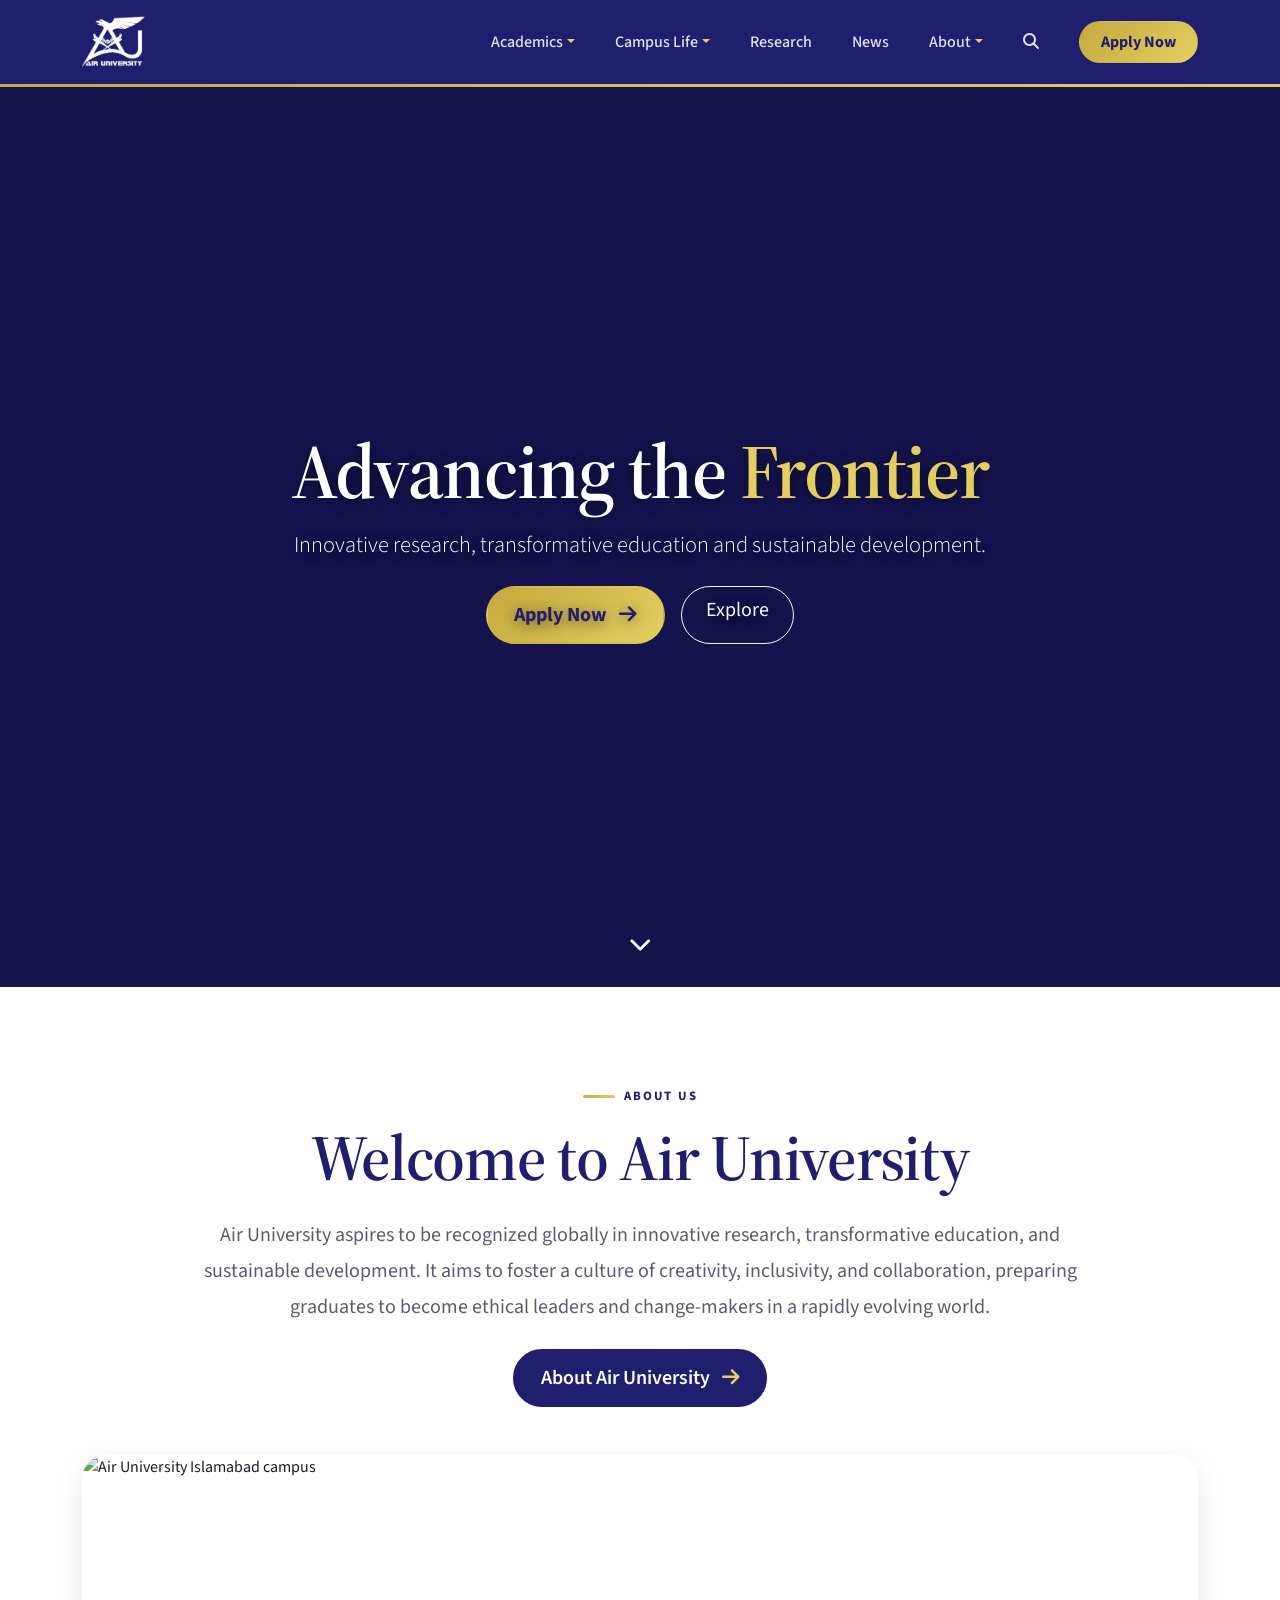
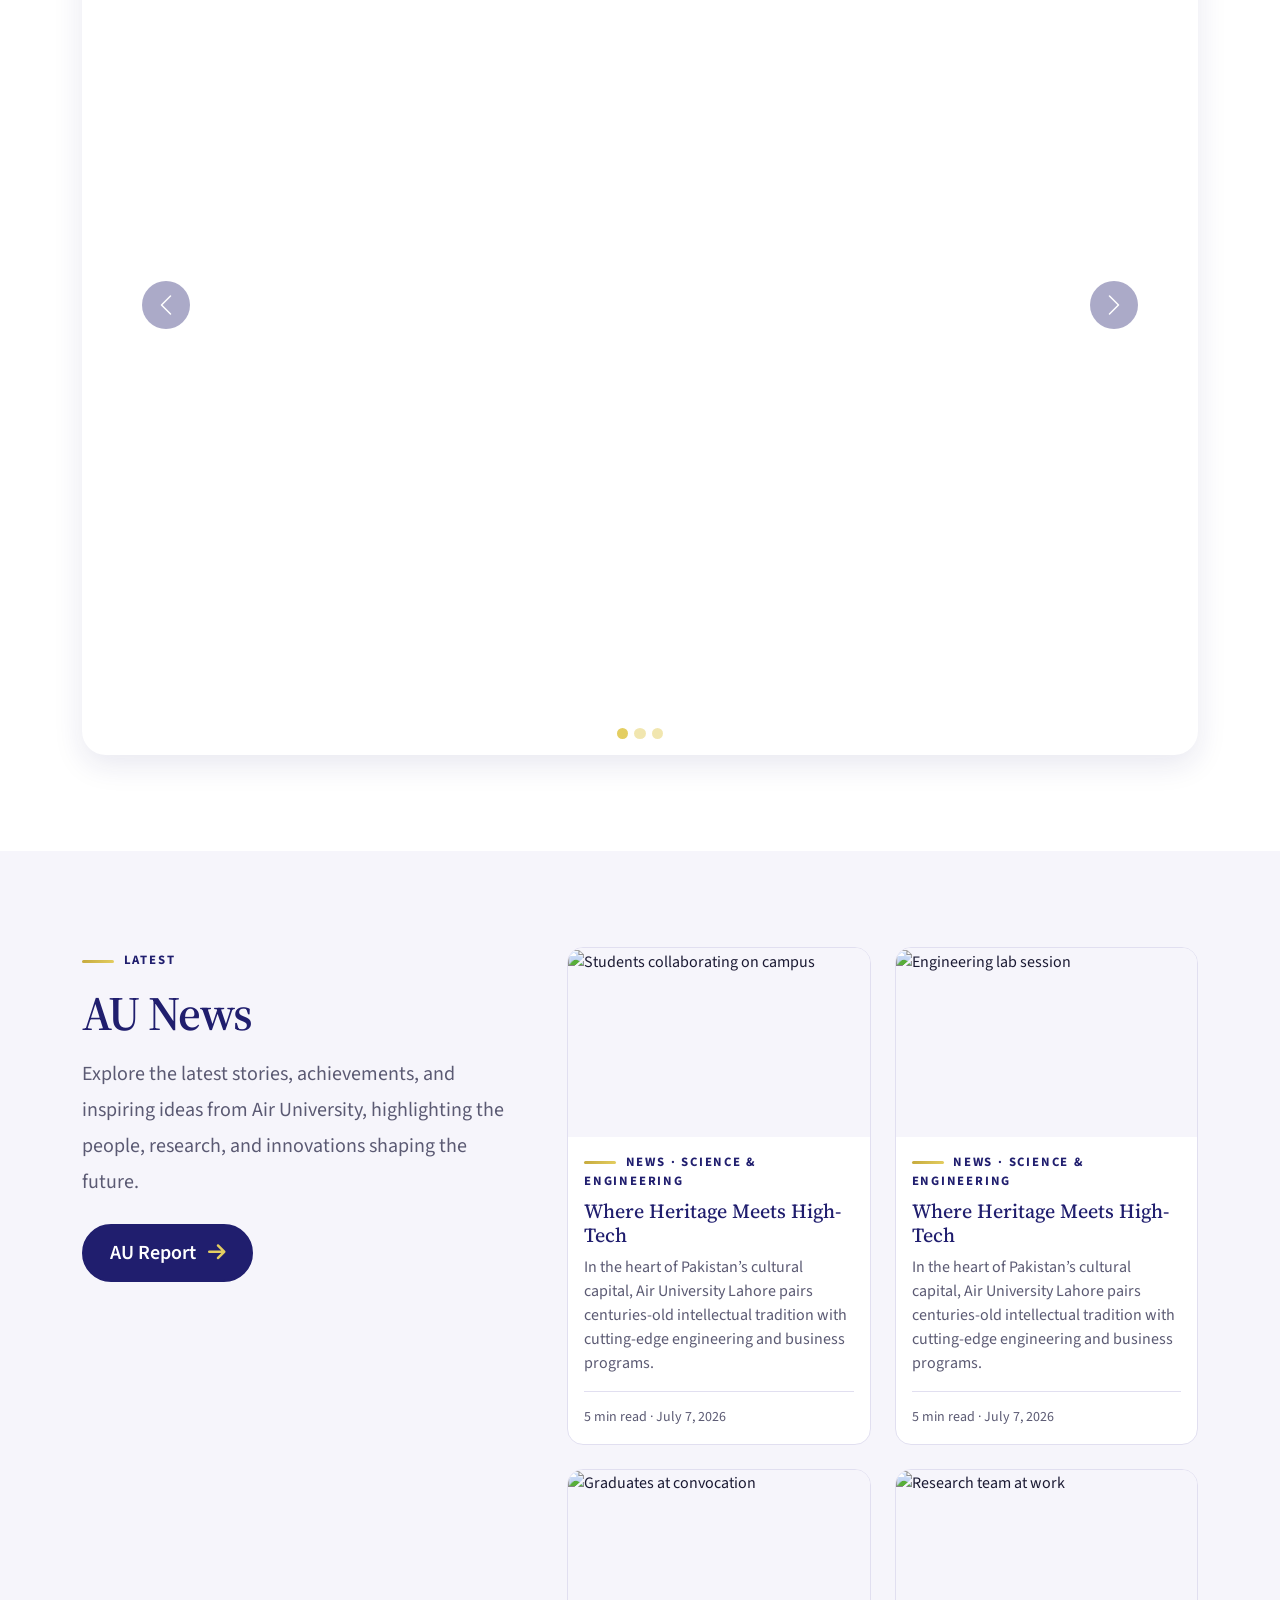
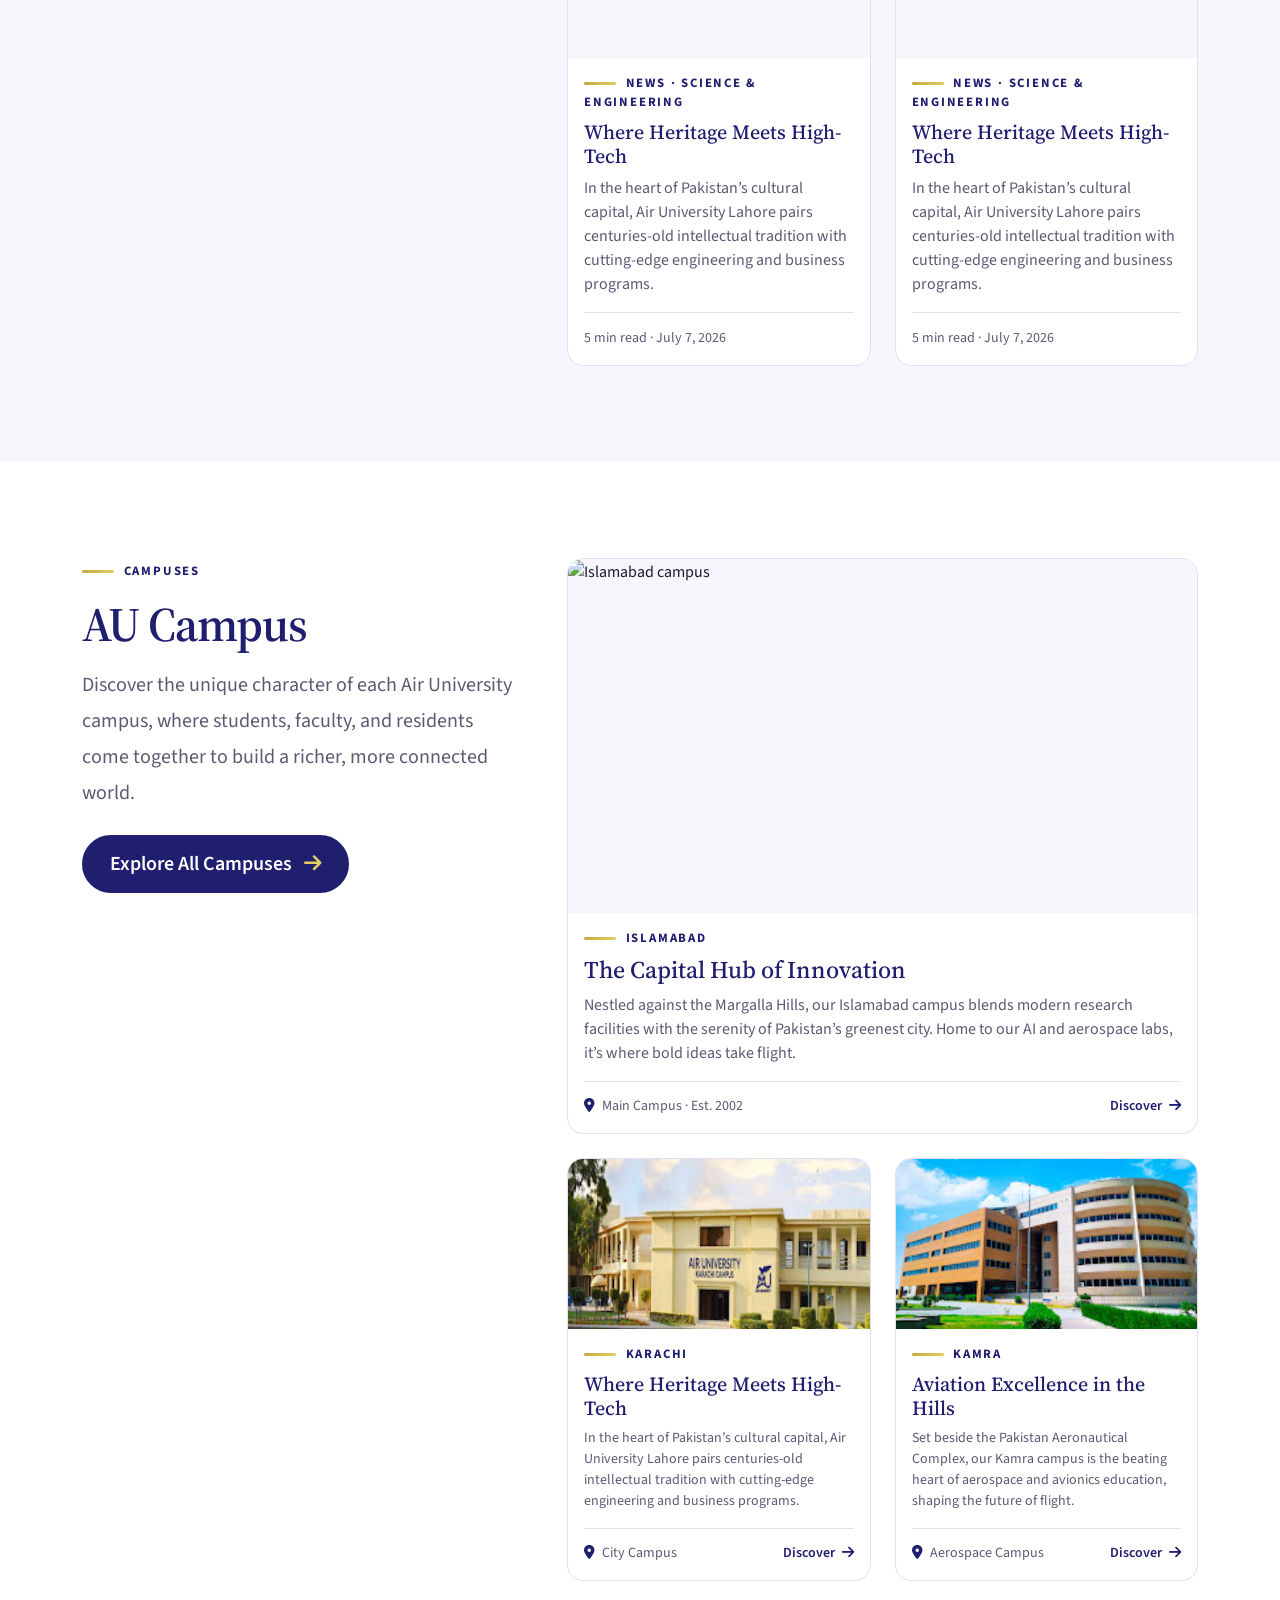
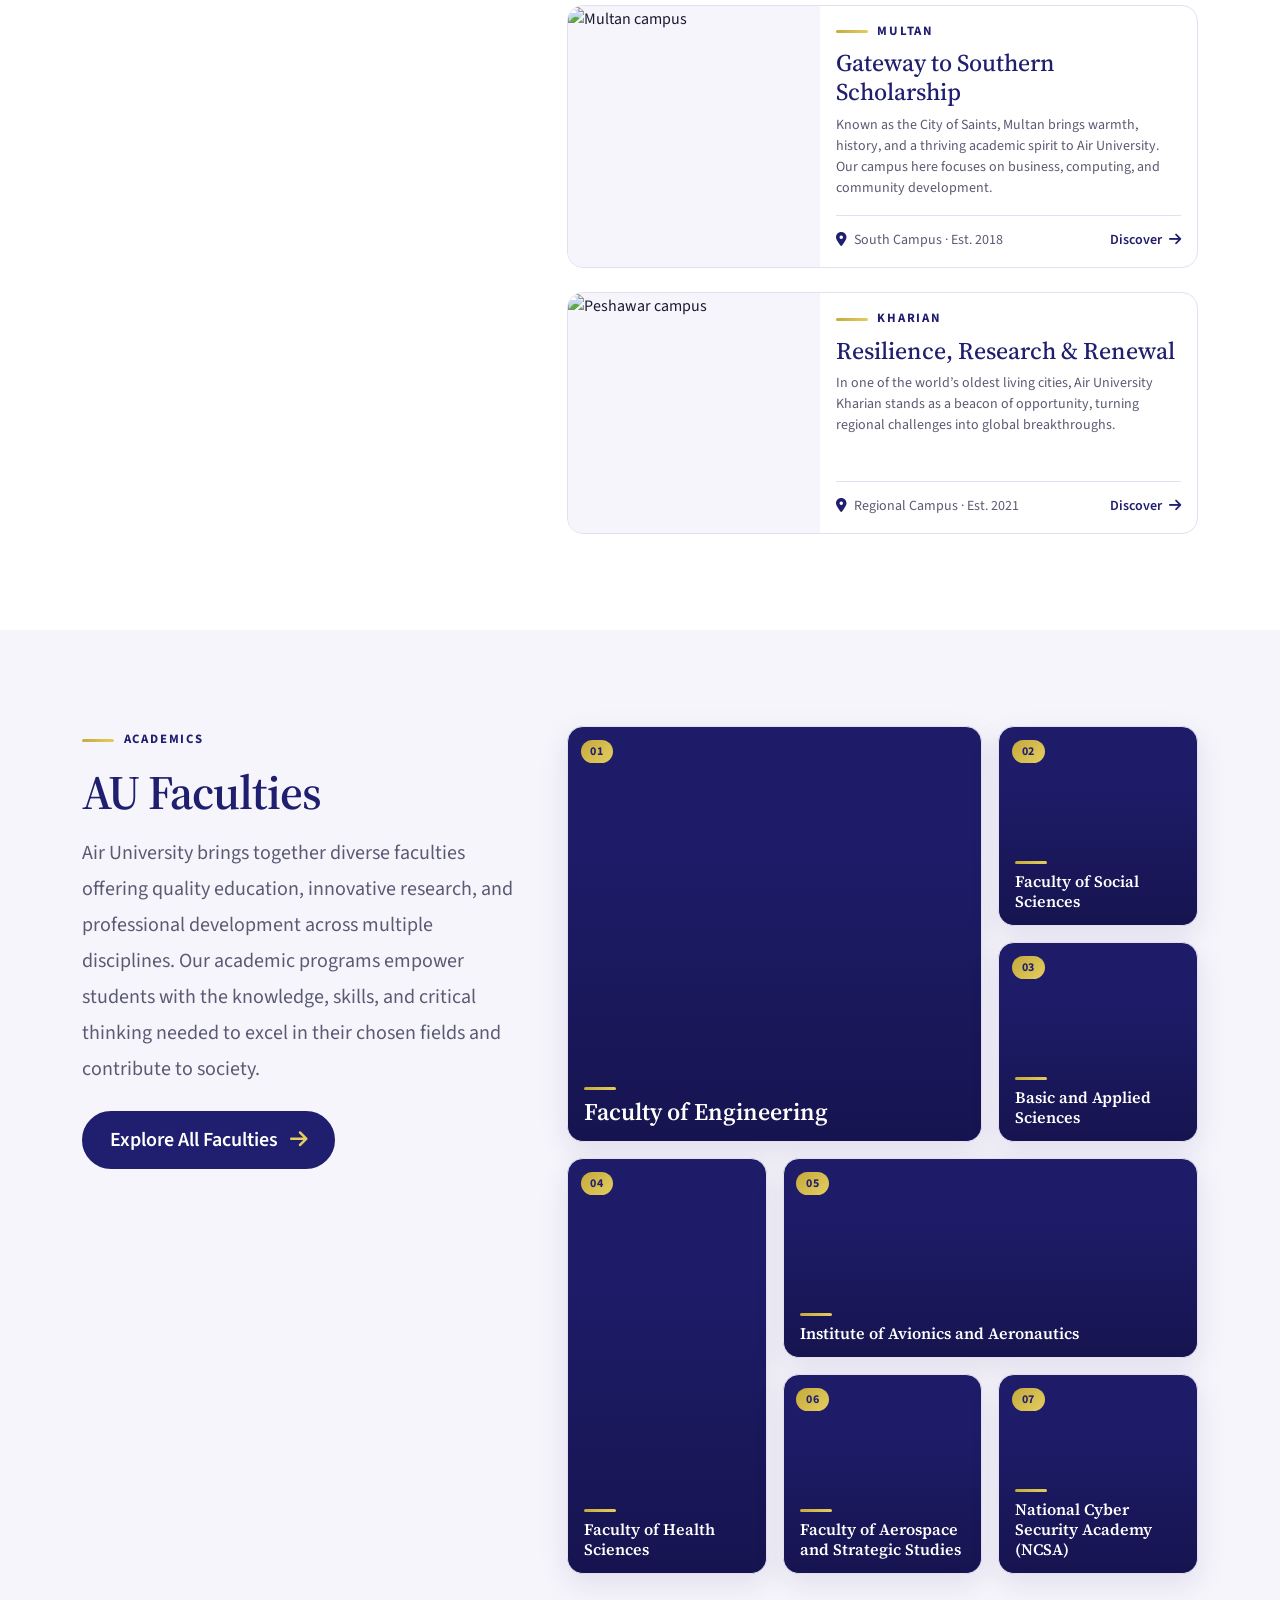
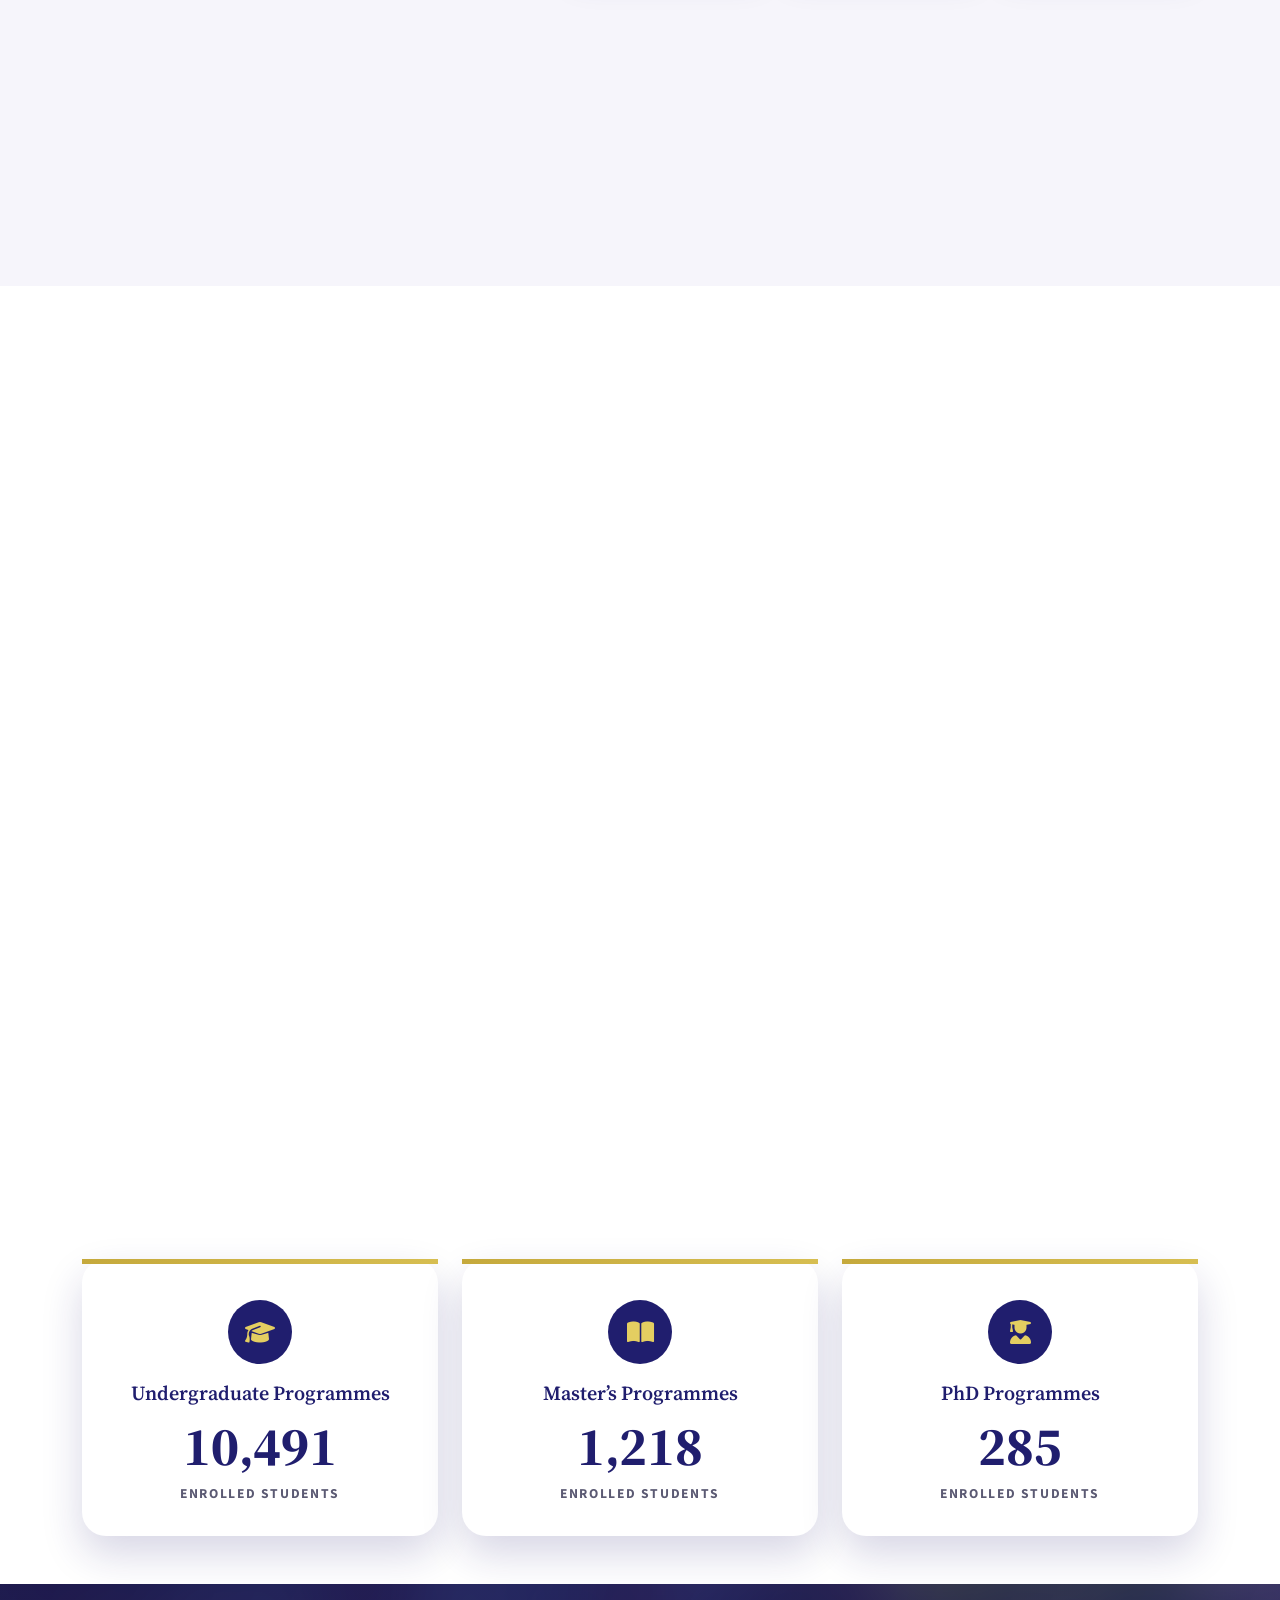
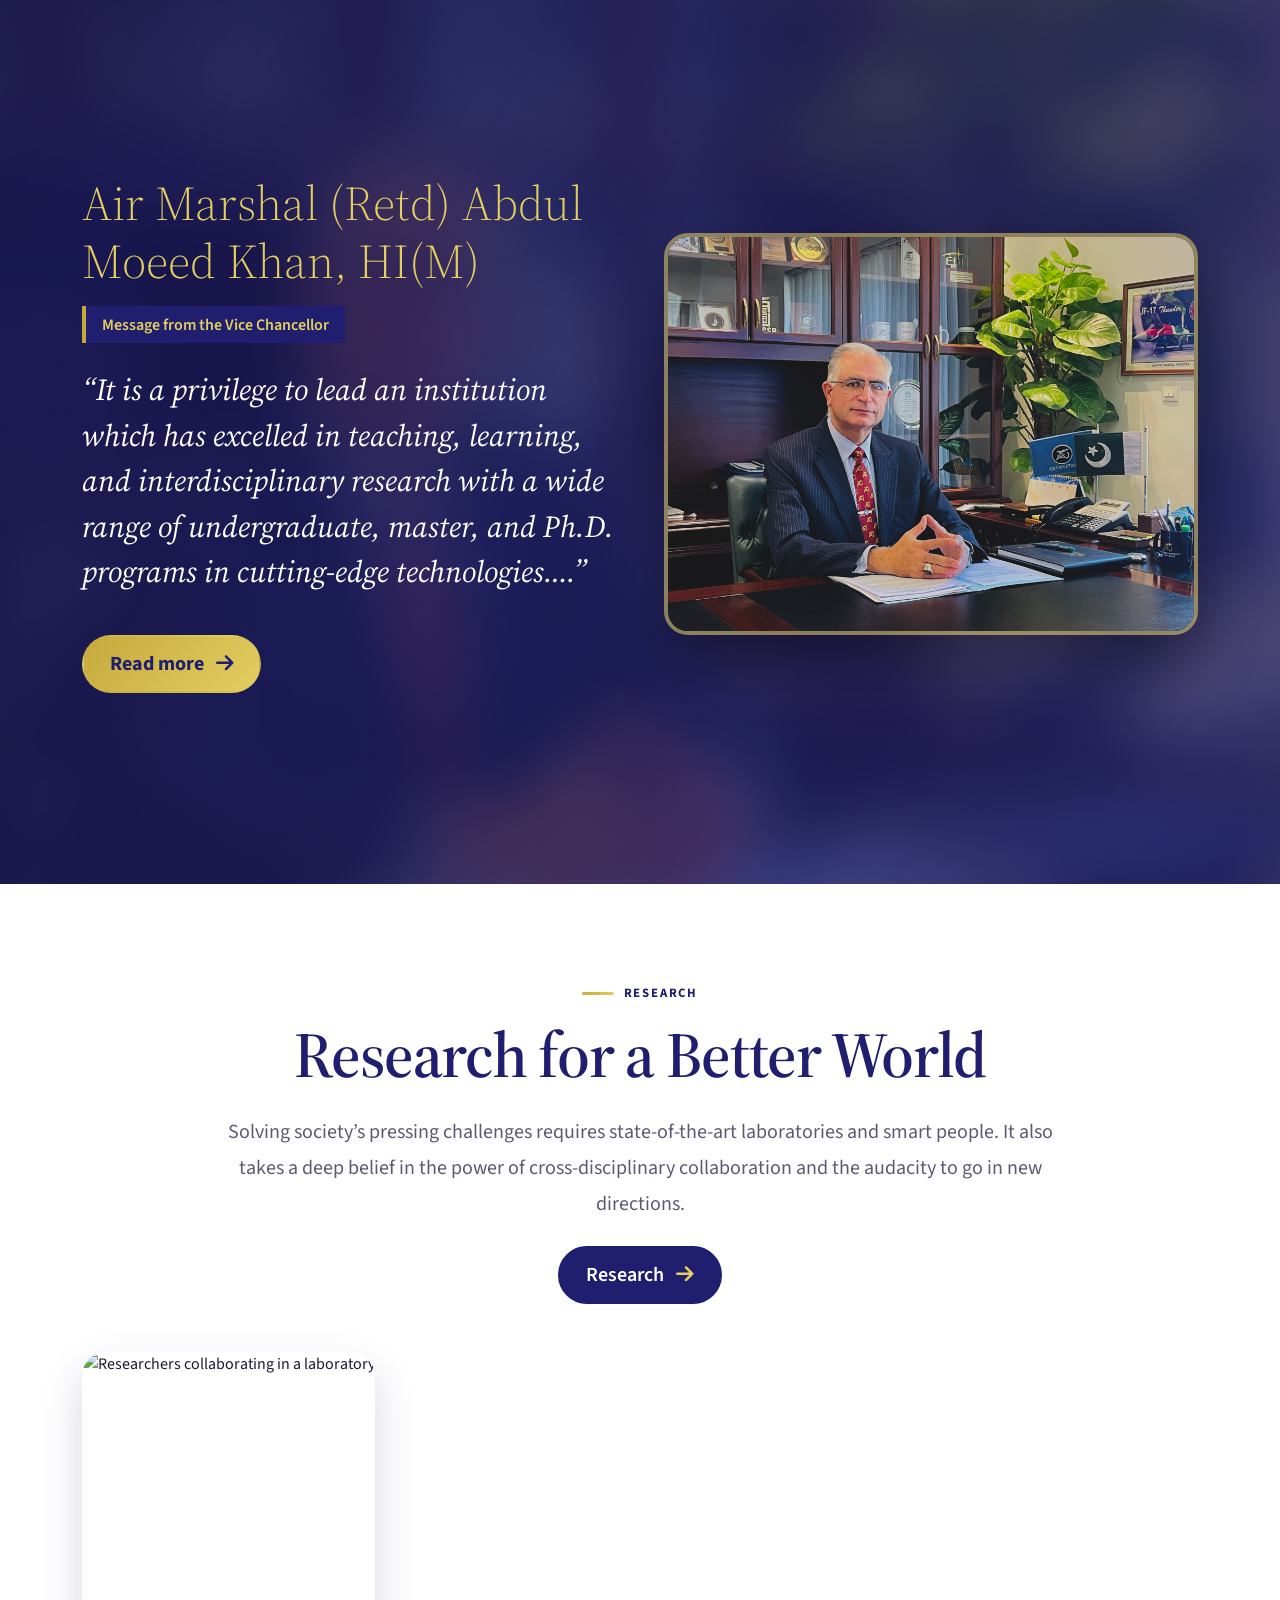
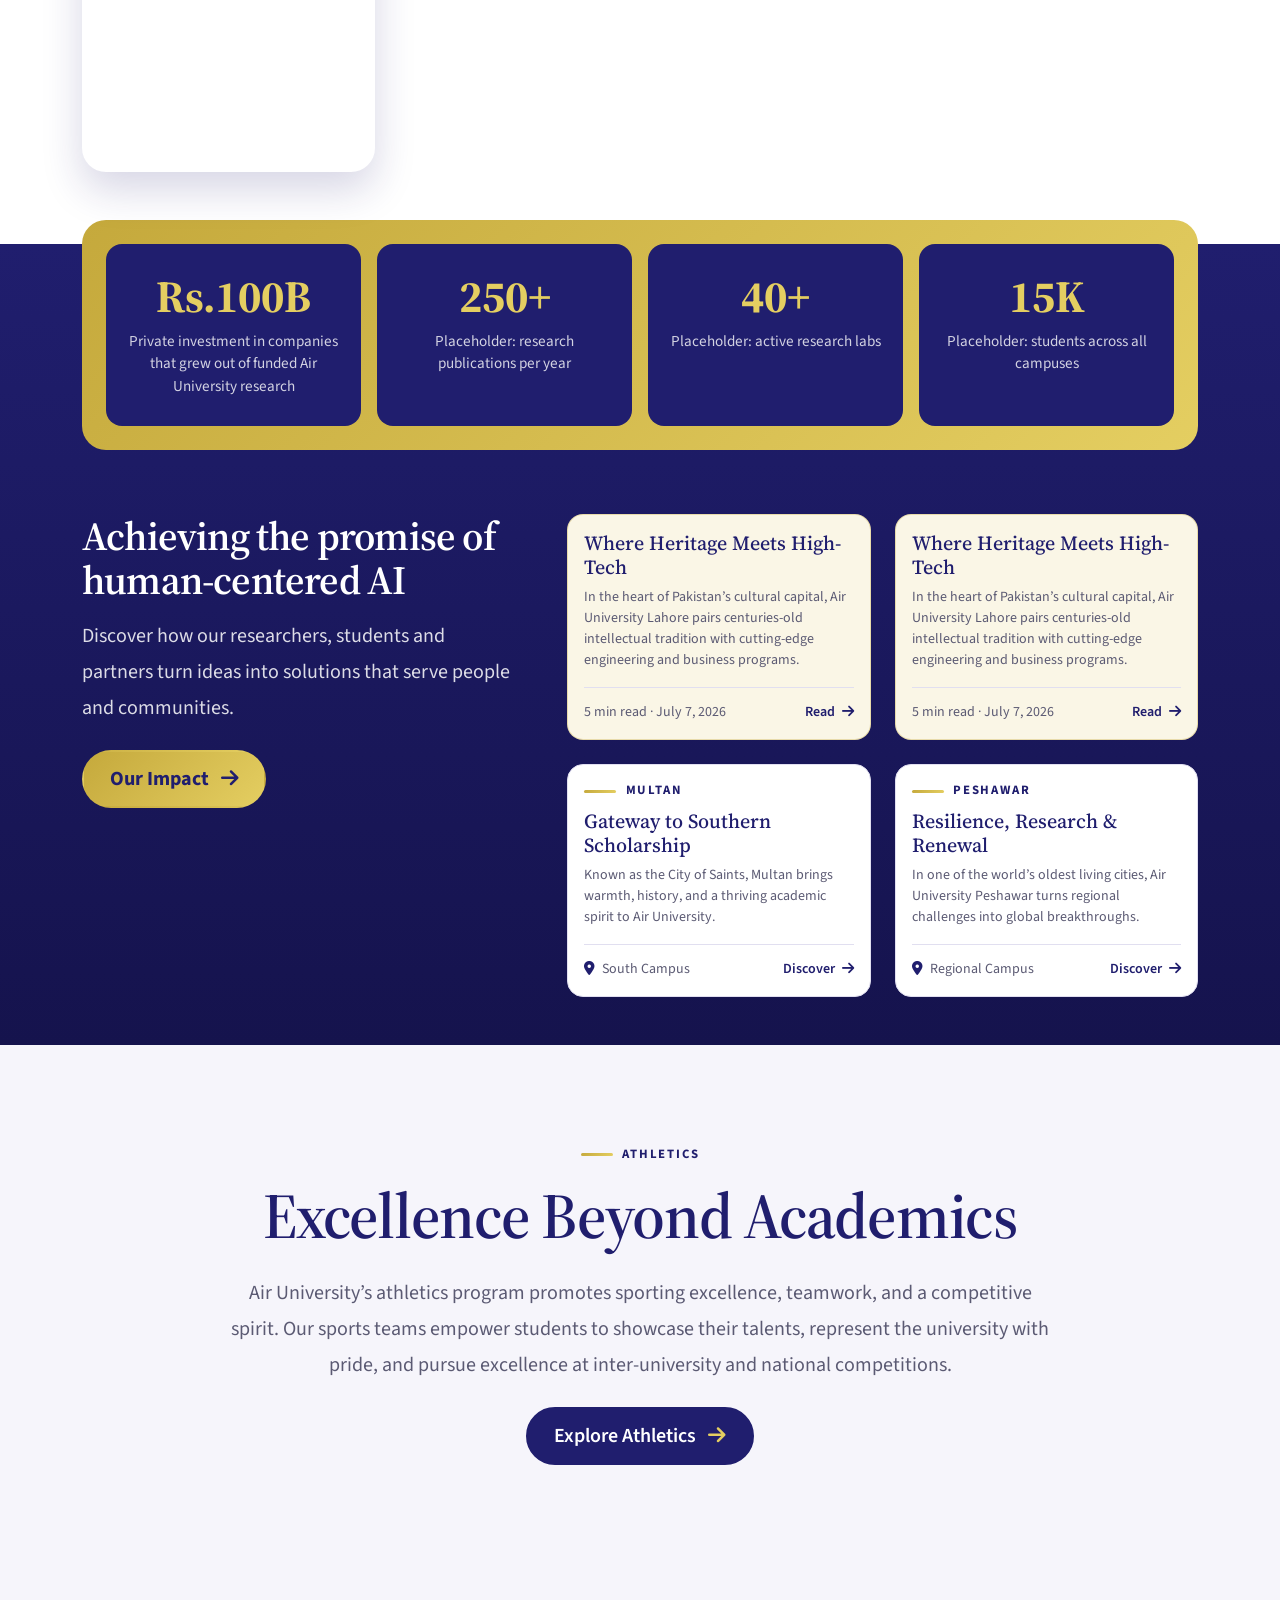
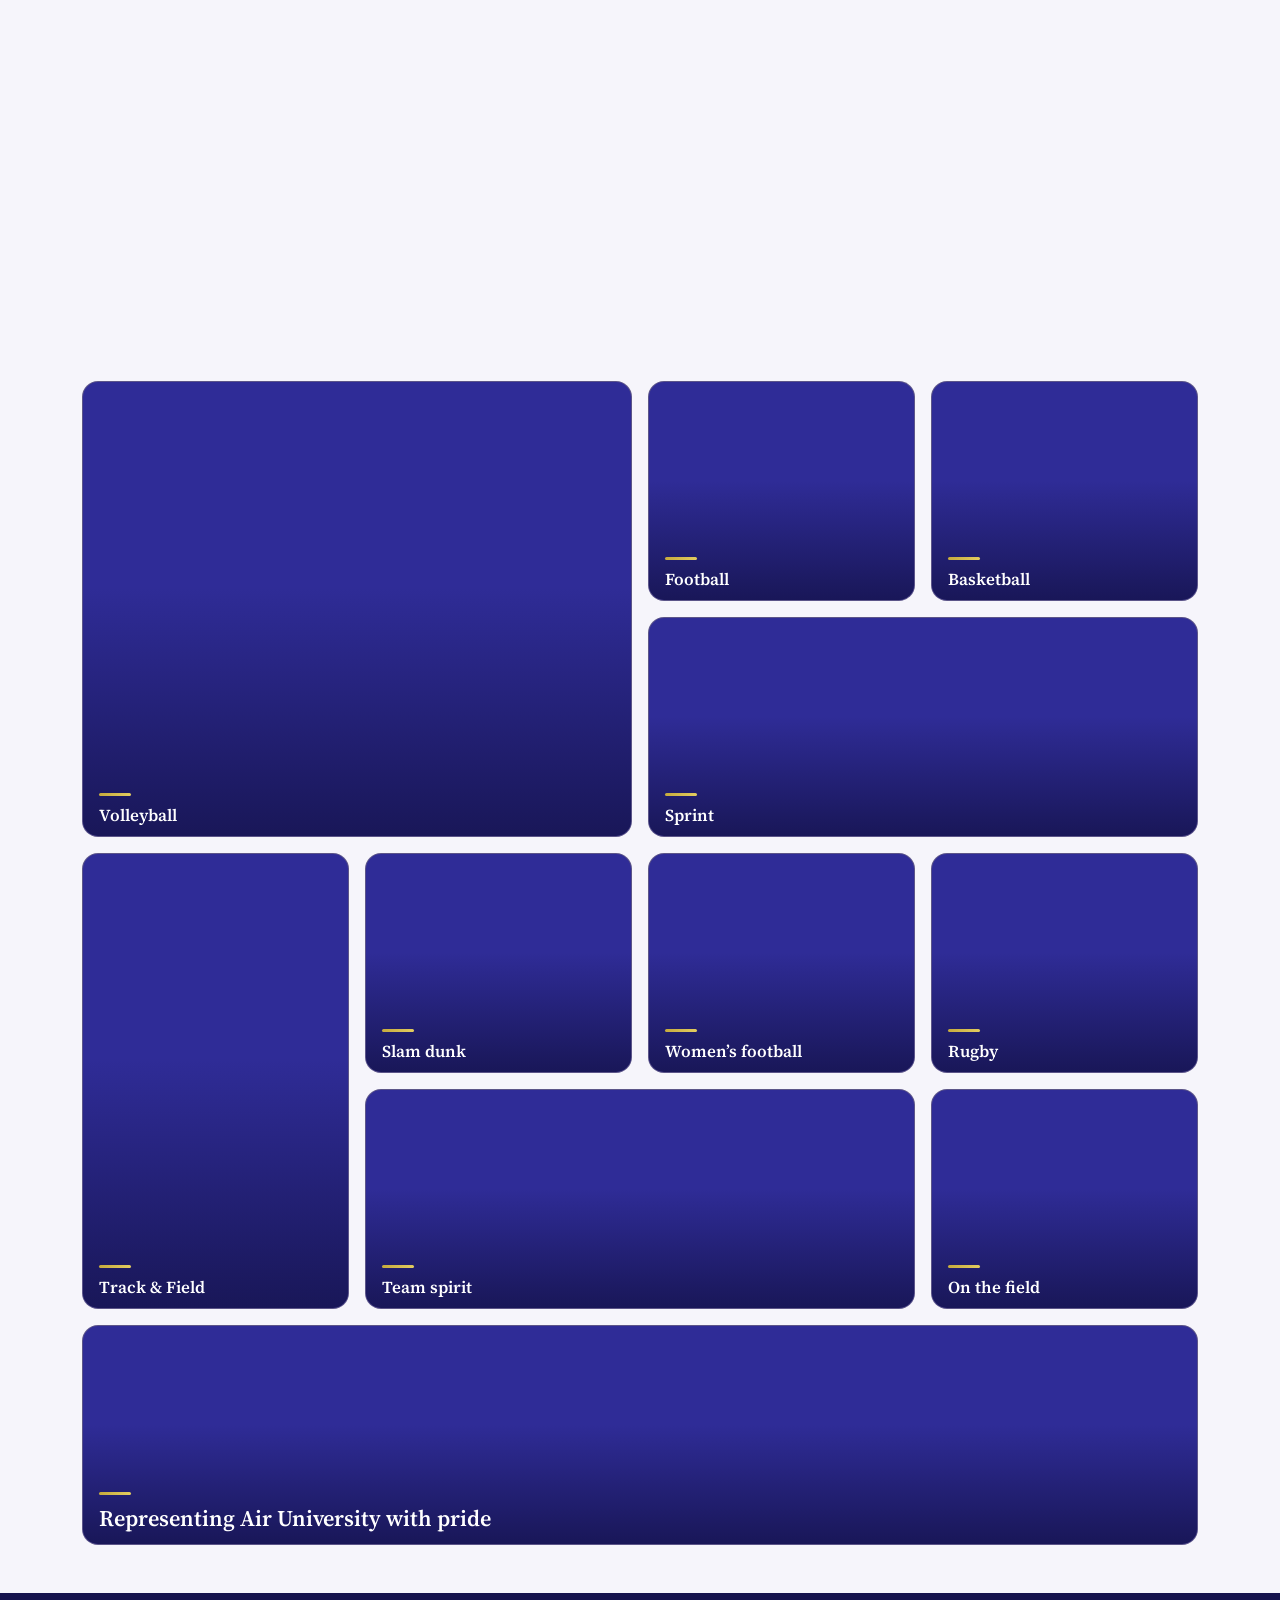
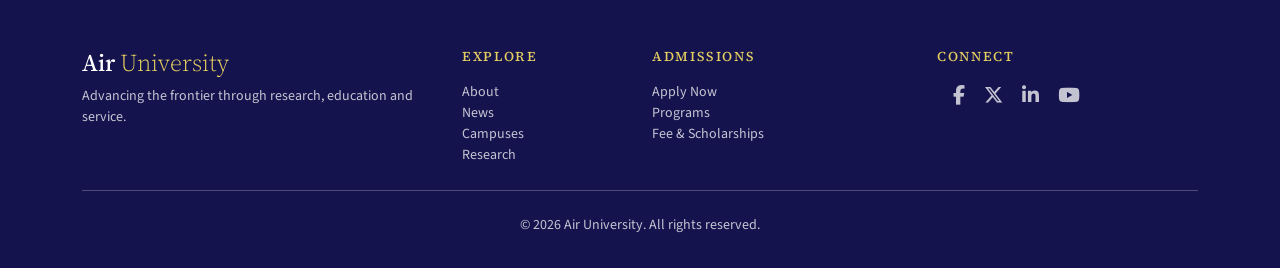
==== index.html @ 564e0f1a "first au commit" ====
<!DOCTYPE html>
<html lang="en">

<head>
    <meta charset="UTF-8">
    <meta name="viewport" content="width=device-width, initial-scale=1">
    <title>Air University | Advancing the Frontier</title>
    <meta name="description"
        content="Air University: innovative research, transformative education and sustainable development across Pakistan.">
    <meta name="theme-color" content="#201e6e">

    <!-- Fonts (these were declared in your CSS but never loaded) -->
    <link rel="preconnect" href="https://fonts.googleapis.com">
    <link rel="preconnect" href="https://fonts.gstatic.com" crossorigin>
    <link href="https://fonts.googleapis.com/css2?family=Source+Sans+3:wght@300;400;500;600;700&family=Source+Serif+4:ital,wght@0,400;0,600;0,700;1,400&display=swap" rel="stylesheet">

    <!-- Bootstrap 5.3.8 (latest stable) -->
    <link href="https://cdn.jsdelivr.net/npm/bootstrap@5.3.8/dist/css/bootstrap.min.css" rel="stylesheet">
    <!-- Font Awesome -->
    <link rel="stylesheet" href="https://cdnjs.cloudflare.com/ajax/libs/font-awesome/6.5.2/css/all.min.css">
    <!-- Project styles -->
    <link rel="stylesheet" href="main.css">
</head>

<body>
    <a class="skip-link" href="#main">Skip to main content</a>
    <div class="scroll-progress" aria-hidden="true"></div>

      <!-- ===== NAVBAR ===== -->
    <header class="navbar navbar-expand-lg navbar-dark navbar-au sticky-top py-3">
        <div class="container">
            <a href="#top" class="navbar-brand" aria-label="Air University home">
                <img src="images/logo.png" class="brand-logo" alt="Air University" width="300" height="246">
            </a>
            <button class="navbar-toggler" type="button" data-bs-toggle="collapse" data-bs-target="#navbarNav"
                aria-controls="navbarNav" aria-expanded="false" aria-label="Toggle navigation">
                <span class="navbar-toggler-icon"></span>
            </button>
            <nav class="collapse navbar-collapse justify-content-end" id="navbarNav" aria-label="Primary">
                <ul class="navbar-nav align-items-lg-center gap-lg-4">
 
                    <!-- ===== MEGA: ACADEMICS ===== -->
                    <li class="nav-item dropdown has-mega">
                        <a class="nav-link dropdown-toggle" href="#faculties" role="button"
                            data-bs-toggle="dropdown" data-bs-auto-close="outside" aria-expanded="false">Academics</a>
                        <div class="dropdown-menu mega-menu">
                            <div class="container">
                                <div class="row g-4 g-xl-5">
                                    <div class="col-lg-3 d-none d-lg-block">
                                        <span class="section-eyebrow">Academics</span>
                                        <h3 class="mega-title">Faculties &amp; Programmes</h3>
                                        <p class="mega-text">Quality education, innovative research and professional
                                            development across multiple disciplines.</p>
                                        <a href="#" class="btn btn-au-gold">Apply Now <i
                                                class="fas fa-arrow-right ms-2"></i></a>
                                    </div>
                                    <div class="col-lg-6">
                                        <p class="mega-label">Faculties</p>
                                        <div class="mega-links two-col">
                                            <a class="mega-link" target="_blank" rel="noopener" href="https://webdata.au.edu.pk/Pages/Faculties/Engineering/faculty_engineering_about.aspx"><span class="mega-ico"><i class="fas fa-gears"></i></span><span class="mega-txt">Faculty of Engineering</span></a>
                                            <a class="mega-link" target="_blank" rel="noopener" href="https://webdata.au.edu.pk/Pages/Faculties/SocialSciences/academics_faculty_social_sciences.aspx"><span class="mega-ico"><i class="fas fa-people-group"></i></span><span class="mega-txt">Faculty of Social Sciences</span></a>
                                            <a class="mega-link" target="_blank" rel="noopener" href="https://webdata.au.edu.pk/Pages/Faculties/Basic_Applied_Sciences/faclty_applied_about.aspx"><span class="mega-ico"><i class="fas fa-flask"></i></span><span class="mega-txt">Basic and Applied Sciences</span></a>
                                            <a class="mega-link" target="_blank" rel="noopener" href="https://fazaiamedical.edu.pk/"><span class="mega-ico"><i class="fas fa-heart-pulse"></i></span><span class="mega-txt">Faculty of Health Sciences</span></a>
                                            <a class="mega-link" target="_blank" rel="noopener" href="https://webdata.au.edu.pk/Pages/Faculties/IAA/iaa.aspx"><span class="mega-ico"><i class="fas fa-plane"></i></span><span class="mega-txt">Institute of Avionics and Aeronautics</span></a>
                                            <a class="mega-link" target="_blank" rel="noopener" href="https://webdata.au.edu.pk/Pages/Faculties/DASSS/Departments/AerospaceSciences/dept_aerospace_about.aspx"><span class="mega-ico"><i class="fas fa-rocket"></i></span><span class="mega-txt">Aerospace and Strategic Studies</span></a>
                                            <a class="mega-link" target="_blank" rel="noopener" href="https://webdata.au.edu.pk/Pages/Faculties/NCSA/NCSA_DEAN_Message.aspx"><span class="mega-ico"><i class="fas fa-shield-halved"></i></span><span class="mega-txt">National Cyber Security Academy</span></a>
                                            <a class="mega-link" target="_blank" rel="noopener" href="https://webdata.au.edu.pk/Pages/Faculties/FCAI/FCAI_dean_msg.aspx"><span class="mega-ico"><i class="fas fa-microchip"></i></span><span class="mega-txt">Computing and Artificial Intelligence</span></a>
                                            <a class="mega-link" target="_blank" rel="noopener" href="https://webdata.au.edu.pk/Pages/Faculties/AUSOM/Department/AUSOM/ausom_about.aspx"><span class="mega-ico"><i class="fas fa-briefcase"></i></span><span class="mega-txt">Air University School of Management</span></a>
                                        </div>
                                    </div>
                                    <div class="col-lg-3">
                                        <p class="mega-label">Programmes</p>
                                        <div class="mega-links">
                                            <a class="mega-link mega-stat" href="#programs"><span class="mega-ico"><i class="fas fa-graduation-cap"></i></span><span class="mega-txt">Undergraduate<small>10,500 enrolled</small></span></a>
                                            <a class="mega-link mega-stat" href="#programs"><span class="mega-ico"><i class="fas fa-book-open"></i></span><span class="mega-txt">Master’s<small>1,219 enrolled</small></span></a>
                                            <a class="mega-link mega-stat" href="#programs"><span class="mega-ico"><i class="fas fa-user-graduate"></i></span><span class="mega-txt">PhD<small>285 enrolled</small></span></a>
                                        </div>
                                    </div>
                                </div>
                            </div>
                        </div>
                    </li>
 
                    <!-- ===== MEGA: CAMPUS LIFE ===== -->
                    <li class="nav-item dropdown has-mega">
                        <a class="nav-link dropdown-toggle" href="#campus" role="button"
                            data-bs-toggle="dropdown" data-bs-auto-close="outside" aria-expanded="false">Campus Life</a>
                        <div class="dropdown-menu mega-menu">
                            <div class="container">
                                <div class="row g-4 g-xl-5">
                                    <div class="col-lg-3 d-none d-lg-block">
                                        <span class="section-eyebrow">Campus Life</span>
                                        <h3 class="mega-title">Life at Air University</h3>
                                        <p class="mega-text">Discover each campus and the sporting spirit that
                                            brings our students together.</p>
                                        <a href="#campus" class="btn btn-au-gold">All Campuses <i
                                                class="fas fa-arrow-right ms-2"></i></a>
                                    </div>
                                    <div class="col-lg-5">
                                        <p class="mega-label">Campuses</p>
                                        <div class="mega-links">
                                            <a class="mega-link" href="#campus"><span class="mega-ico"><i class="fas fa-location-dot"></i></span><span class="mega-txt">Islamabad<small>Main Campus</small></span></a>
                                            <a class="mega-link" href="#campus"><span class="mega-ico"><i class="fas fa-location-dot"></i></span><span class="mega-txt">Lahore<small>City Campus</small></span></a>
                                            <a class="mega-link" href="#campus"><span class="mega-ico"><i class="fas fa-location-dot"></i></span><span class="mega-txt">Kamra<small>Aerospace Campus</small></span></a>
                                            <a class="mega-link" href="#campus"><span class="mega-ico"><i class="fas fa-location-dot"></i></span><span class="mega-txt">Multan<small>South Campus</small></span></a>
                                            <a class="mega-link" href="#campus"><span class="mega-ico"><i class="fas fa-location-dot"></i></span><span class="mega-txt">Peshawar<small>Regional Campus</small></span></a>
                                        </div>
                                    </div>
                                    <div class="col-lg-4 d-none d-lg-block">
                                        <a href="#athletics" class="mega-feature">
                                            <img src="https://images.unsplash.com/photo-1506277826-0c67dfa382c6?auto=format&fit=crop&w=800&q=70"
                                                alt="" loading="lazy" onerror="this.style.display='none'">
                                            <span class="mega-feature-body">
                                                <span class="mega-feature-tag">Athletics</span>
                                                <strong>Excellence Beyond Academics</strong>
                                                <span class="mega-feature-go">Explore <i class="fas fa-arrow-right ms-1"></i></span>
                                            </span>
                                        </a>
                                    </div>
                                </div>
                            </div>
                        </div>
                    </li>
 
                    <li class="nav-item"><a class="nav-link" href="#research">Research</a></li>
                    <li class="nav-item"><a class="nav-link" href="#news">News</a></li>
 
                    <!-- ===== MEGA: ABOUT ===== -->
                    <li class="nav-item dropdown has-mega">
                        <a class="nav-link dropdown-toggle" href="#welcome" role="button"
                            data-bs-toggle="dropdown" data-bs-auto-close="outside" aria-expanded="false">About</a>
                        <div class="dropdown-menu mega-menu">
                            <div class="container">
                                <div class="row g-4 g-xl-5">
                                    <div class="col-lg-3 d-none d-lg-block">
                                        <span class="section-eyebrow">About us</span>
                                        <h3 class="mega-title">Advancing the Frontier</h3>
                                        <p class="mega-text">Innovative research, transformative education and
                                            sustainable development.</p>
                                        <a href="#welcome" class="btn btn-au-gold">Learn More <i
                                                class="fas fa-arrow-right ms-2"></i></a>
                                    </div>
                                    <div class="col-lg-5">
                                        <p class="mega-label">Discover</p>
                                        <div class="mega-links">
                                            <a class="mega-link" href="#welcome"><span class="mega-ico"><i class="fas fa-building-columns"></i></span><span class="mega-txt">Overview<small>Welcome to Air University</small></span></a>
                                            <a class="mega-link" href="#leadership"><span class="mega-ico"><i class="fas fa-user-tie"></i></span><span class="mega-txt">Vice Chancellor’s Message<small>Leadership</small></span></a>
                                            <a class="mega-link" href="#news"><span class="mega-ico"><i class="fas fa-newspaper"></i></span><span class="mega-txt">AU News<small>Stories and achievements</small></span></a>
                                            <a class="mega-link" href="#research"><span class="mega-ico"><i class="fas fa-microscope"></i></span><span class="mega-txt">Research<small>Research for a Better World</small></span></a>
                                        </div>
                                    </div>
                                    <div class="col-lg-4 d-none d-lg-block">
                                        <a href="#research" class="mega-feature">
                                            <img src="https://images.unsplash.com/photo-1614935151651-0bea6508db6b?auto=format&fit=crop&w=800&q=70"
                                                alt="" loading="lazy" onerror="this.style.display='none'">
                                            <span class="mega-feature-body">
                                                <span class="mega-feature-tag">Research</span>
                                                <strong>Research for a Better World</strong>
                                                <span class="mega-feature-go">Explore <i class="fas fa-arrow-right ms-1"></i></span>
                                            </span>
                                        </a>
                                    </div>
                                </div>
                            </div>
                        </div>
                    </li>
 
                    <li class="nav-item"><a class="nav-link" href="#" aria-label="Search"><i class="fas fa-search"></i></a></li>
                    <li class="nav-item ms-lg-2 mt-2 mt-lg-0"><a class="btn btn-apply" href="#">Apply Now</a></li>
                </ul>
            </nav>
        </div>
    </header>
 


    <main id="main">

        <!-- ===== HERO VIDEO ===== -->
        <section class="hero-video" id="top" aria-label="Introduction">
            <video autoplay loop muted playsinline preload="auto" aria-hidden="true">
                <source src="images/air2.mp4" type="video/mp4">
            </video>
            <div class="overlay"></div>
            <div class="hero-content">
                <h1 class="reveal">Advancing the <em>Frontier</em></h1>
                <p class="reveal mt-3" style="--reveal-delay:150ms">Innovative research, transformative education and
                    sustainable development.</p>
                <div class="reveal mt-4 d-flex gap-3 justify-content-center flex-wrap" style="--reveal-delay:300ms">
                    <a href="#" class="btn btn-au-gold btn-lg">Apply Now <i class="fas fa-arrow-right ms-2"></i></a>
                    <a href="#welcome" class="btn btn-outline-light btn-lg rounded-pill px-4">Explore</a>
                </div>
            </div>
            <button class="video-toggle" type="button" aria-label="Pause background video" aria-pressed="false">
                <i class="fas fa-pause" aria-hidden="true"></i>
            </button>
            <a href="#welcome" class="scroll-cue" aria-label="Scroll to content"><i class="fas fa-chevron-down"></i></a>
        </section>

        <!-- ===== WELCOME ===== -->
        <section class="welcome-section" id="welcome">
            <div class="container">
                <div class="row justify-content-center text-center">
                    <div class="col-lg-10">
                        <span class="section-eyebrow reveal">About us</span>
                        <h2 class="display-3 display-title mt-3 reveal">Welcome to Air University</h2>
                        <p class="lead-lg mt-4 mb-4 reveal">Air University aspires to be recognized globally in
                            innovative research, transformative education, and sustainable development. It aims to
                            foster a culture of creativity, inclusivity, and collaboration, preparing graduates to
                            become ethical leaders and change-makers in a rapidly evolving world.</p>
                        <a href="#" class="btn btn-au btn-lg reveal">About Air University <i
                                class="fas fa-arrow-right ms-2"></i></a>
                    </div>
                </div>

                <div class="row mt-5">
                    <div class="col-12 reveal reveal-zoom">
                        <div id="heroCarousel" class="carousel slide carousel-au" data-bs-ride="carousel"
                            aria-label="Campus gallery">
                            <div class="carousel-indicators">
                                <button type="button" data-bs-target="#heroCarousel" data-bs-slide-to="0"
                                    class="active" aria-current="true" aria-label="Slide 1"></button>
                                <button type="button" data-bs-target="#heroCarousel" data-bs-slide-to="1"
                                    aria-label="Slide 2"></button>
                                <button type="button" data-bs-target="#heroCarousel" data-bs-slide-to="2"
                                    aria-label="Slide 3"></button>
                            </div>
                            <div class="carousel-inner">
                                <div class="carousel-item active" data-bs-interval="6000">
                                    <img src="https://szabist-isb.edu.pk/wp-content/uploads/2026/09/787701807_1371955788384199_7839301993663517035_n.jpg" class="d-block w-100"
                                        alt="Air University Islamabad campus">
                                </div>
                                <div class="carousel-item" data-bs-interval="6000">
                                    <img src="https://scholanova.edu.pk/wp-content/uploads/2026/04/WhatsApp-Image-2026-04-13-at-11.33.25-AM-1280x790.jpg" class="d-block w-100"
                                        alt="Air University Multan campus">
                                </div>
                                <div class="carousel-item" data-bs-interval="6000">
                                    <img src="https://encrypted-tbn0.gstatic.com/images?q=tbn:ANd9GcQm9D-0wbJSgMAOhKSlcUey9RPcQjEWuAay4F9ZFQ87syHSJDk9LCbmCb0B&s=10"
                                        class="d-block w-100" alt="Air University Kharian campus">
                                </div>
                            </div>
                            <button class="carousel-control-prev" type="button" data-bs-target="#heroCarousel"
                                data-bs-slide="prev">
                                <span class="carousel-control-prev-icon" aria-hidden="true"></span>
                                <span class="visually-hidden">Previous</span>
                            </button>
                            <button class="carousel-control-next" type="button" data-bs-target="#heroCarousel"
                                data-bs-slide="next">
                                <span class="carousel-control-next-icon" aria-hidden="true"></span>
                                <span class="visually-hidden">Next</span>
                            </button>
                        </div>
                    </div>
                </div>
            </div>
        </section>

        <!-- ===== NEWS ===== -->
        <section class="split-section bg-au-soft" id="news">
            <div class="container">
                <div class="row g-5">
                    <div class="col-lg-5">
                        <div class="sticky-col">
                            <span class="section-eyebrow reveal">Latest</span>
                            <h2 class="display-5 display-title mt-3 mb-3 reveal">AU News</h2>
                            <p class="lead-lg mb-4 reveal">Explore the latest stories, achievements, and inspiring
                                ideas from Air University, highlighting the people, research, and innovations shaping
                                the future.</p>
                            <a href="#" class="btn btn-au btn-lg reveal">AU Report <i
                                    class="fas fa-arrow-right ms-2"></i></a>
                        </div>
                    </div>

                    <div class="col-lg-7">
                        <div class="row g-4" data-reveal-group>
                            <!-- Replace images/titles per story; one card repeated 4x here as a template -->
                            <div class="col-md-6 reveal">
                                <a href="#" class="card-link">
                                    <article class="card card-au card-news">
                                        <div class="card-media">
                                            <img src="https://plus.unsplash.com/premium_photo-1661436558976-540ff4f4459f?q=80&w=872&auto=format&fit=crop"
                                                alt="Students collaborating on campus" loading="lazy">
                                        </div>
                                        <div class="card-body d-flex flex-column">
                                            <p class="section-eyebrow mb-2">News · Science &amp; Engineering</p>
                                            <h3 class="h5 card-title">Where Heritage Meets High-Tech</h3>
                                            <p class="text-muted-au">In the heart of Pakistan’s cultural capital, Air
                                                University Lahore pairs centuries-old intellectual tradition with
                                                cutting-edge engineering and business programs.</p>
                                            <div class="card-footer-meta small text-muted-au">5 min read · July 7, 2026
                                            </div>
                                        </div>
                                    </article>
                                </a>
                            </div>
                            <div class="col-md-6 reveal">
                                <a href="#" class="card-link">
                                    <article class="card card-au card-news">
                                        <div class="card-media">
                                            <img src="https://plus.unsplash.com/premium_photo-1661306437817-8ab34be91e0c?q=80&w=1170&auto=format&fit=crop"
                                                alt="Engineering lab session" loading="lazy">
                                        </div>
                                        <div class="card-body d-flex flex-column">
                                            <p class="section-eyebrow mb-2">News · Science &amp; Engineering</p>
                                            <h3 class="h5 card-title">Where Heritage Meets High-Tech</h3>
                                            <p class="text-muted-au">In the heart of Pakistan’s cultural capital, Air
                                                University Lahore pairs centuries-old intellectual tradition with
                                                cutting-edge engineering and business programs.</p>
                                            <div class="card-footer-meta small text-muted-au">5 min read · July 7, 2026
                                            </div>
                                        </div>
                                    </article>
                                </a>
                            </div>
                            <div class="col-md-6 reveal">
                                <a href="#" class="card-link">
                                    <article class="card card-au card-news">
                                        <div class="card-media">
                                            <img src="https://plus.unsplash.com/premium_photo-1684820878202-52781d8e0ea9?q=80&w=1171&auto=format&fit=crop"
                                                alt="Graduates at convocation" loading="lazy">
                                        </div>
                                        <div class="card-body d-flex flex-column">
                                            <p class="section-eyebrow mb-2">News · Science &amp; Engineering</p>
                                            <h3 class="h5 card-title">Where Heritage Meets High-Tech</h3>
                                            <p class="text-muted-au">In the heart of Pakistan’s cultural capital, Air
                                                University Lahore pairs centuries-old intellectual tradition with
                                                cutting-edge engineering and business programs.</p>
                                            <div class="card-footer-meta small text-muted-au">5 min read · July 7, 2026
                                            </div>
                                        </div>
                                    </article>
                                </a>
                            </div>
                            <div class="col-md-6 reveal">
                                <a href="#" class="card-link">
                                    <article class="card card-au card-news">
                                        <div class="card-media">
                                            <img src="https://plus.unsplash.com/premium_photo-1770393605567-c3a5673a42ee?q=80&w=1170&auto=format&fit=crop"
                                                alt="Research team at work" loading="lazy">
                                        </div>
                                        <div class="card-body d-flex flex-column">
                                            <p class="section-eyebrow mb-2">News · Science &amp; Engineering</p>
                                            <h3 class="h5 card-title">Where Heritage Meets High-Tech</h3>
                                            <p class="text-muted-au">In the heart of Pakistan’s cultural capital, Air
                                                University Lahore pairs centuries-old intellectual tradition with
                                                cutting-edge engineering and business programs.</p>
                                            <div class="card-footer-meta small text-muted-au">5 min read · July 7, 2026
                                            </div>
                                        </div>
                                    </article>
                                </a>
                            </div>
                        </div>
                    </div>
                </div>
            </div>
        </section>

        <!-- ===== CAMPUS ===== -->
        <section class="split-section bg-white" id="campus">
            <div class="container">
                <div class="row g-5">
                    <div class="col-lg-5">
                        <div class="sticky-col">
                            <span class="section-eyebrow reveal">Campuses</span>
                            <h2 class="display-5 display-title mt-3 mb-3 reveal">AU Campus</h2>
                            <p class="lead-lg mb-4 reveal">Discover the unique character of each Air University
                                campus, where students, faculty, and residents come together to build a richer, more
                                connected world.</p>
                            <a href="#" class="btn btn-au btn-lg reveal">Explore All Campuses <i
                                    class="fas fa-arrow-right ms-2"></i></a>
                        </div>
                    </div>

                    <div class="col-lg-7">
                        <div class="row g-4">
                            <!-- Full width -->
                            <div class="col-12 reveal">
                                <article class="card card-au card-campus">
                                    <div class="card-media">
                                        <img src="https://www.au.edu.pk/assets/images/islamabad.png"
                                            alt="Islamabad campus" loading="lazy">
                                    </div>
                                    <div class="card-body d-flex flex-column">
                                        <span class="section-eyebrow mb-2">Islamabad</span>
                                        <h3 class="h4 card-title">The Capital Hub of Innovation</h3>
                                        <p class="text-muted-au">Nestled against the Margalla Hills, our Islamabad
                                            campus blends modern research facilities with the serenity of Pakistan’s
                                            greenest city. Home to our AI and aerospace labs, it’s where bold ideas
                                            take flight.</p>
                                        <div
                                            class="card-footer-meta d-flex justify-content-between align-items-center small">
                                            <span class="text-muted-au"><i class="fas fa-map-marker-alt text-au-primary me-1"></i>
                                                Main Campus · Est. 2002</span>
                                            <a href="#" class="link-arrow">Discover <i class="fas fa-arrow-right ms-1"></i></a>
                                        </div>
                                    </div>
                                </article>
                            </div>

                            <!-- Half width x2 -->
                            <div class="col-md-6 reveal">
                                <article class="card card-au card-campus">
                                    <div class="card-media">
                                        <img src="[data-uri]"
                                            alt="Karaci campus" loading="lazy">
                                    </div>
                                    <div class="card-body d-flex flex-column">
                                        <span class="section-eyebrow mb-2">Karachi</span>
                                        <h3 class="h5 card-title">Where Heritage Meets High-Tech</h3>
                                        <p class="text-muted-au small">In the heart of Pakistan’s cultural capital,
                                            Air University Lahore pairs centuries-old intellectual tradition with
                                            cutting-edge engineering and business programs.</p>
                                        <div
                                            class="card-footer-meta d-flex justify-content-between align-items-center small">
                                            <span class="text-muted-au"><i class="fas fa-map-marker-alt text-au-primary me-1"></i>
                                                City Campus</span>
                                            <a href="#" class="link-arrow">Discover <i class="fas fa-arrow-right ms-1"></i></a>
                                        </div>
                                    </div>
                                </article>
                            </div>
                            <div class="col-md-6 reveal" style="--reveal-delay:120ms">
                                <article class="card card-au card-campus">
                                    <div class="card-media">
                                        <img src="[data-uri]"
                                            alt="Kamra campus" loading="lazy">
                                    </div>
                                    <div class="card-body d-flex flex-column">
                                        <span class="section-eyebrow mb-2">Kamra</span>
                                        <h3 class="h5 card-title">Aviation Excellence in the Hills</h3>
                                        <p class="text-muted-au small">Set beside the Pakistan Aeronautical Complex,
                                            our Kamra campus is the beating heart of aerospace and avionics education,
                                            shaping the future of flight.</p>
                                        <div
                                            class="card-footer-meta d-flex justify-content-between align-items-center small">
                                            <span class="text-muted-au"><i class="fas fa-map-marker-alt text-au-primary me-1"></i>
                                                Aerospace Campus</span>
                                            <a href="#" class="link-arrow">Discover <i class="fas fa-arrow-right ms-1"></i></a>
                                        </div>
                                    </div>
                                </article>
                            </div>

                            <!-- Wide x2 -->
                            <div class="col-12 reveal">
                                <article class="card card-au card-campus is-wide">
                                    <div class="card-media">
                                        <img src="https://www.au.edu.pk/assets/images/multan.jpg"
                                            alt="Multan campus" loading="lazy">
                                    </div>
                                    <div class="card-body d-flex flex-column">
                                        <span class="section-eyebrow mb-2">Multan</span>
                                        <h3 class="h4 card-title">Gateway to Southern Scholarship</h3>
                                        <p class="text-muted-au small">Known as the City of Saints, Multan brings
                                            warmth, history, and a thriving academic spirit to Air University. Our
                                            campus here focuses on business, computing, and community development.</p>
                                        <div
                                            class="card-footer-meta d-flex justify-content-between align-items-center small">
                                            <span class="text-muted-au"><i class="fas fa-map-marker-alt text-au-primary me-1"></i>
                                                South Campus · Est. 2018</span>
                                            <a href="#" class="link-arrow">Discover <i class="fas fa-arrow-right ms-1"></i></a>
                                        </div>
                                    </div>
                                </article>
                            </div>
                            <div class="col-12 reveal">
                                <article class="card card-au card-campus is-wide">
                                    <div class="card-media">
                                        <img src="https://www.au.edu.pk/assets/images/kharian_Campus.png"
                                            alt="Peshawar campus" loading="lazy">
                                    </div>
                                    <div class="card-body d-flex flex-column">
                                        <span class="section-eyebrow mb-2">Kharian</span>
                                        <h3 class="h4 card-title">Resilience, Research &amp; Renewal</h3>
                                        <p class="text-muted-au small">In one of the world’s oldest living cities, Air
                                            University Kharian stands as a beacon of opportunity, turning regional
                                            challenges into global breakthroughs.</p>
                                        <div
                                            class="card-footer-meta d-flex justify-content-between align-items-center small">
                                            <span class="text-muted-au"><i class="fas fa-map-marker-alt text-au-primary me-1"></i>
                                                Regional Campus · Est. 2021</span>
                                            <a href="#" class="link-arrow">Discover <i class="fas fa-arrow-right ms-1"></i></a>
                                        </div>
                                    </div>
                                </article>
                            </div>
                        </div>
                    </div>
                </div>
            </div>
        </section>
        <!-- ===== FACULTIES ===== -->
        <section class="split-section bg-au-soft" id="faculties">
            <div class="container">
                <div class="row g-5">
                    <div class="col-lg-5">
                        <div class="sticky-col">
                            <span class="section-eyebrow reveal">Academics</span>
                            <h2 class="display-5 display-title mt-3 mb-3 reveal">AU Faculties</h2>
                            <p class="lead-lg mb-4 reveal">Air University brings together diverse faculties offering
                                quality education, innovative research, and professional development across multiple
                                disciplines. Our academic programs empower students with the knowledge, skills, and
                                critical thinking needed to excel in their chosen fields and contribute to society.</p>
                            <a href="https://www.au.edu.pk/" target="_blank" rel="noopener"
                                class="btn btn-au btn-lg reveal">Explore All Faculties <i
                                    class="fas fa-arrow-right ms-2"></i></a>
                        </div>
                    </div>
 
                    <div class="col-lg-7">
                        <!-- Bento grid: each tile links to the faculty page (opens in a new tab) -->
                        <div class="faculty-grid" data-reveal-group>
                            <a class="faculty-tile faculty-lg reveal reveal-zoom" target="_blank" rel="noopener"
                                href="https://webdata.au.edu.pk/Pages/Faculties/Engineering/faculty_engineering_about.aspx">
                                <img src="https://images.unsplash.com/photo-1581092160562-40aa08e78837?auto=format&fit=crop&w=1000&q=75"
                                    alt="Engineer measuring technical drawings with a caliper" loading="lazy" onerror="this.style.display='none'">
                                <span class="faculty-num">01</span>
                                <span class="faculty-name">Faculty of Engineering</span>
                                <i class="fas fa-arrow-up-right-from-square faculty-go" aria-hidden="true"></i>
                            </a>
                            <a class="faculty-tile reveal reveal-zoom" target="_blank" rel="noopener"
                                href="https://webdata.au.edu.pk/Pages/Faculties/SocialSciences/academics_faculty_social_sciences.aspx">
                                <img src="https://images.unsplash.com/photo-1758270704787-615782711641?auto=format&fit=crop&w=600&q=75"
                                    alt="Students talking and studying in a lecture hall" loading="lazy" onerror="this.style.display='none'">
                                <span class="faculty-num">02</span>
                                <span class="faculty-name">Faculty of Social Sciences</span>
                                <i class="fas fa-arrow-up-right-from-square faculty-go" aria-hidden="true"></i>
                            </a>
                            <a class="faculty-tile reveal reveal-zoom" target="_blank" rel="noopener"
                                href="https://webdata.au.edu.pk/Pages/Faculties/Basic_Applied_Sciences/faclty_applied_about.aspx">
                                <img src="https://images.unsplash.com/photo-1614935151651-0bea6508db6b?auto=format&fit=crop&w=600&q=75"
                                    alt="Scientist using a pipette with test tubes in a lab" loading="lazy" onerror="this.style.display='none'">
                                <span class="faculty-num">03</span>
                                <span class="faculty-name">Basic and Applied Sciences</span>
                                <i class="fas fa-arrow-up-right-from-square faculty-go" aria-hidden="true"></i>
                            </a>
                            <a class="faculty-tile faculty-tall reveal reveal-zoom" target="_blank" rel="noopener"
                                href="https://fazaiamedical.edu.pk/">
                                <img src="https://images.unsplash.com/photo-1758691463203-cce9d415b2b5?auto=format&fit=crop&w=600&q=75"
                                    alt="Two doctors reviewing a tablet together" loading="lazy" onerror="this.style.display='none'">
                                <span class="faculty-num">04</span>
                                <span class="faculty-name">Faculty of Health Sciences</span>
                                <i class="fas fa-arrow-up-right-from-square faculty-go" aria-hidden="true"></i>
                            </a>
                            <a class="faculty-tile faculty-wide reveal reveal-zoom" target="_blank" rel="noopener"
                                href="https://webdata.au.edu.pk/Pages/Faculties/IAA/iaa.aspx">
                                <img src="https://images.unsplash.com/photo-1694698555485-209165020925?auto=format&fit=crop&w=1000&q=75"
                                    alt="Airplane cockpit with many controls" loading="lazy" onerror="this.style.display='none'">
                                <span class="faculty-num">05</span>
                                <span class="faculty-name">Institute of Avionics and Aeronautics</span>
                                <i class="fas fa-arrow-up-right-from-square faculty-go" aria-hidden="true"></i>
                            </a>
                            <a class="faculty-tile reveal reveal-zoom" target="_blank" rel="noopener"
                                href="https://webdata.au.edu.pk/Pages/Faculties/DASSS/Departments/AerospaceSciences/dept_aerospace_about.aspx">
                                <img src="https://images.unsplash.com/photo-1517976487492-5750f3195933?auto=format&fit=crop&w=600&q=75"
                                    alt="Spacecraft taking off during daytime" loading="lazy" onerror="this.style.display='none'">
                                <span class="faculty-num">06</span>
                                <span class="faculty-name">Faculty of Aerospace and Strategic Studies</span>
                                <i class="fas fa-arrow-up-right-from-square faculty-go" aria-hidden="true"></i>
                            </a>
                            <a class="faculty-tile reveal reveal-zoom" target="_blank" rel="noopener"
                                href="https://webdata.au.edu.pk/Pages/Faculties/NCSA/NCSA_DEAN_Message.aspx">
                                <img src="https://images.unsplash.com/photo-1614064548237-096f735f344f?auto=format&fit=crop&w=600&q=75"
                                    alt="Padlock on a laptop with light trails" loading="lazy" onerror="this.style.display='none'">
                                <span class="faculty-num">07</span>
                                <span class="faculty-name">National Cyber Security Academy (NCSA)</span>
                                <i class="fas fa-arrow-up-right-from-square faculty-go" aria-hidden="true"></i>
                            </a>
                            <a class="faculty-tile faculty-wide reveal reveal-zoom" target="_blank" rel="noopener"
                                href="https://webdata.au.edu.pk/Pages/Faculties/FCAI/FCAI_dean_msg.aspx">
                                <img src="https://images.unsplash.com/photo-1677442135703-1787eea5ce01?auto=format&fit=crop&w=1000&q=75"
                                    alt="Computer circuit board with a brain graphic" loading="lazy" onerror="this.style.display='none'">
                                <span class="faculty-num">08</span>
                                <span class="faculty-name">Computing and Artificial Intelligence</span>
                                <i class="fas fa-arrow-up-right-from-square faculty-go" aria-hidden="true"></i>
                            </a>
                            <a class="faculty-tile reveal reveal-zoom" target="_blank" rel="noopener"
                                href="https://webdata.au.edu.pk/Pages/Faculties/AUSOM/Department/AUSOM/ausom_about.aspx">
                                <img src="https://images.unsplash.com/photo-1551135049-8a33b5883817?auto=format&fit=crop&w=600&q=75"
                                    alt="Four colleagues reviewing papers on a table" loading="lazy" onerror="this.style.display='none'">
                                <span class="faculty-num">09</span>
                                <span class="faculty-name">Air University School of Management</span>
                                <i class="fas fa-arrow-up-right-from-square faculty-go" aria-hidden="true"></i>
                            </a>
                        </div>
                    </div>
                </div>
            </div>
        </section>

        <!-- ===== ACADEMIC PROGRAMMES ===== -->
        <section class="programs-section" id="programs">
            <div class="container">
                <div class="row justify-content-center text-center">
                    <div class="col-lg-9">
                        <span class="section-eyebrow reveal">Programmes</span>
                        <h2 class="display-3 display-title mt-3 reveal">AU Academic Programs</h2>
                        <p class="lead-lg mt-4 mb-4 reveal">Air University offers a diverse range of undergraduate and
                            postgraduate programs designed to build knowledge, develop practical skills, and foster
                            innovation. Our academic programs prepare students to meet industry demands, advance their
                            careers, and make meaningful contributions to society.</p>
                        <a href="#faculties" class="btn btn-au btn-lg reveal">Explore Programmes <i
                                class="fas fa-arrow-right ms-2"></i></a>
                    </div>
                </div>
 
                <!-- Large feature image -->
                <div class="row mt-5">
                    <div class="col-12 reveal reveal-zoom">
                        <img src="https://images.unsplash.com/photo-1758270705031-ebd46917a454?auto=format&fit=crop&w=2000&q=75"
                            class="programs-hero-img" alt="Teacher instructing students in a university classroom"
                            loading="lazy" onerror="this.style.visibility='hidden'">
                    </div>
                </div>
 
                <!-- Enrolment cards (numbers count up on scroll via js/animations.js) -->
                <div class="row g-4 mt-4 pb-5" data-reveal-group>
                    <div class="col-md-4 reveal">
                        <article class="program-card">
                            <div class="program-icon"><i class="fas fa-graduation-cap" aria-hidden="true"></i></div>
                            <h3 class="program-title">Undergraduate Programmes</h3>
                            <div class="program-count" data-count="10500">10,500</div>
                            <p class="program-label">Enrolled students</p>
                        </article>
                    </div>
                    <div class="col-md-4 reveal">
                        <article class="program-card">
                            <div class="program-icon"><i class="fas fa-book-open" aria-hidden="true"></i></div>
                            <h3 class="program-title">Master’s Programmes</h3>
                            <div class="program-count" data-count="1219">1,219</div>
                            <p class="program-label">Enrolled students</p>
                        </article>
                    </div>
                    <div class="col-md-4 reveal">
                        <article class="program-card">
                            <div class="program-icon"><i class="fas fa-user-graduate" aria-hidden="true"></i></div>
                            <h3 class="program-title">PhD Programmes</h3>
                            <div class="program-count" data-count="285">285</div>
                            <p class="program-label">Enrolled students</p>
                        </article>
                    </div>
                </div>
            </div>
        </section>

        <!-- ===== VICE CHANCELLOR ===== -->
        <section class="vc-section" id="leadership">
            <div class="container">
                <div class="row align-items-center g-5">
                    <div class="col-lg-6">
                        <h2 class="display-5 vc-name mb-3 reveal reveal-left">Air Marshal (Retd) Abdul Moeed Khan,
                            HI(M)</h2>
                        <p class="vc-tag mb-4 reveal reveal-left" style="--reveal-delay:100ms">Message from the Vice
                            Chancellor</p>
                        <blockquote class="vc-quote reveal reveal-left" style="--reveal-delay:200ms">
                            “It is a privilege to lead an institution which has excelled in teaching, learning, and
                            interdisciplinary research with a wide range of undergraduate, master, and Ph.D. programs
                            in cutting-edge technologies….”
                        </blockquote>
                        <a href="#" class="btn btn-au-gold btn-lg mt-4 reveal reveal-left"
                            style="--reveal-delay:300ms">Read more <i class="fas fa-arrow-right ms-2"></i></a>
                    </div>
                    <div class="col-lg-6 reveal reveal-right">
                        <img src="images/VC.png" class="vc-photo"
                            alt="Air Marshal (Retd) Abdul Moeed Khan, Vice Chancellor" loading="lazy">
                    </div>
                </div>
            </div>
        </section>

        <!-- ===== RESEARCH ===== -->
        <section class="research-section" id="research">
            <div class="container">
                <div class="row justify-content-center text-center">
                    <div class="col-lg-9">
                        <span class="section-eyebrow reveal">Research</span>
                        <h2 class="display-3 display-title mt-3 reveal">Research for a Better World</h2>
                        <p class="lead-lg mt-4 mb-4 reveal">Solving society’s pressing challenges requires
                            state-of-the-art laboratories and smart people. It also takes a deep belief in the power of
                            cross-disciplinary collaboration and the audacity to go in new directions.</p>
                        <a href="#" class="btn btn-au btn-lg reveal">Research <i class="fas fa-arrow-right ms-2"></i></a>
                    </div>
                </div>

                <div class="row mt-5">
                    <div class="col-12 reveal reveal-zoom">
                        <img src="https://img.magnific.com/free-photo/3d-medical-technology-design-male-figure-with-brain-highlighted_1048-10787.jpg?semt=ais_hybrid&w=740&q=80"
                            class="research-hero-img" alt="Researchers collaborating in a laboratory" loading="lazy">
                    </div>
                </div>

                <!-- Stats: replace placeholder figures/labels with real, verified data -->
                <div class="stats-band">
                    <div class="row g-3" data-reveal-group>
                        <div class="col-6 col-lg-3 reveal">
                            <div class="stat-card">
                                <div class="stat-number" data-count="100" data-prefix="Rs." data-suffix="B">Rs.100B</div>
                                <p class="stat-label">Private investment in companies that grew out of funded Air University research</p>
                            </div>
                        </div>
                        <div class="col-6 col-lg-3 reveal">
                            <div class="stat-card">
                                <div class="stat-number" data-count="250" data-suffix="+">250+</div>
                                <p class="stat-label">Placeholder: research publications per year</p>
                            </div>
                        </div>
                        <div class="col-6 col-lg-3 reveal">
                            <div class="stat-card">
                                <div class="stat-number" data-count="40" data-suffix="+">40+</div>
                                <p class="stat-label">Placeholder: active research labs</p>
                            </div>
                        </div>
                        <div class="col-6 col-lg-3 reveal">
                            <div class="stat-card">
                                <div class="stat-number" data-count="15" data-suffix="K">15K</div>
                                <p class="stat-label">Placeholder: students across all campuses</p>
                            </div>
                        </div>
                    </div>
                </div>

                <div class="row g-5 pb-5">
                    <div class="col-lg-5">
                        <div class="sticky-col">
                            <h3 class="display-6 display-title text-white mb-3 reveal" style="color:#fff">Achieving the promise of
                                human-centered AI</h3>
                            <p class="research-lead lead-lg mb-4 reveal" style="color:rgba(255,255,255,.85)">Discover how our researchers,
                                students and partners turn ideas into solutions that serve people and communities.</p>
                            <a href="#" class="btn btn-au-gold btn-lg reveal">Our Impact <i
                                    class="fas fa-arrow-right ms-2"></i></a>
                        </div>
                    </div>
                    <div class="col-lg-7">
                        <div class="row g-4" data-reveal-group>
                            <div class="col-md-6 reveal">
                                <article class="card card-au card-light-tint">
                                    <div class="card-body d-flex flex-column">
                                        <h4 class="h5 card-title">Where Heritage Meets High-Tech</h4>
                                        <p class="text-muted-au small">In the heart of Pakistan’s cultural capital, Air
                                            University Lahore pairs centuries-old intellectual tradition with
                                            cutting-edge engineering and business programs.</p>
                                        <div
                                            class="card-footer-meta d-flex justify-content-between align-items-center small">
                                            <span class="text-muted-au">5 min read · July 7, 2026</span>
                                            <a href="#" class="link-arrow">Read <i class="fas fa-arrow-right ms-1"></i></a>
                                        </div>
                                    </div>
                                </article>
                            </div>
                            <div class="col-md-6 reveal">
                                <article class="card card-au card-light-tint">
                                    <div class="card-body d-flex flex-column">
                                        <h4 class="h5 card-title">Where Heritage Meets High-Tech</h4>
                                        <p class="text-muted-au small">In the heart of Pakistan’s cultural capital, Air
                                            University Lahore pairs centuries-old intellectual tradition with
                                            cutting-edge engineering and business programs.</p>
                                        <div
                                            class="card-footer-meta d-flex justify-content-between align-items-center small">
                                            <span class="text-muted-au">5 min read · July 7, 2026</span>
                                            <a href="#" class="link-arrow">Read <i class="fas fa-arrow-right ms-1"></i></a>
                                        </div>
                                    </div>
                                </article>
                            </div>
                            <div class="col-md-6 reveal">
                                <article class="card card-au">
                                    <div class="card-body d-flex flex-column">
                                        <span class="section-eyebrow mb-2">Multan</span>
                                        <h4 class="h5 card-title">Gateway to Southern Scholarship</h4>
                                        <p class="text-muted-au small">Known as the City of Saints, Multan brings
                                            warmth, history, and a thriving academic spirit to Air University.</p>
                                        <div
                                            class="card-footer-meta d-flex justify-content-between align-items-center small">
                                            <span class="text-muted-au"><i class="fas fa-map-marker-alt text-au-primary me-1"></i>
                                                South Campus</span>
                                            <a href="#" class="link-arrow">Discover <i class="fas fa-arrow-right ms-1"></i></a>
                                        </div>
                                    </div>
                                </article>
                            </div>
                            <div class="col-md-6 reveal">
                                <article class="card card-au">
                                    <div class="card-body d-flex flex-column">
                                        <span class="section-eyebrow mb-2">Peshawar</span>
                                        <h4 class="h5 card-title">Resilience, Research &amp; Renewal</h4>
                                        <p class="text-muted-au small">In one of the world’s oldest living cities, Air
                                            University Peshawar turns regional challenges into global breakthroughs.</p>
                                        <div
                                            class="card-footer-meta d-flex justify-content-between align-items-center small">
                                            <span class="text-muted-au"><i class="fas fa-map-marker-alt text-au-primary me-1"></i>
                                                Regional Campus</span>
                                            <a href="#" class="link-arrow">Discover <i class="fas fa-arrow-right ms-1"></i></a>
                                        </div>
                                    </div>
                                </article>
                            </div>
                        </div>
                    </div>
                </div>
            </div>
        </section>

                <!-- ===== ATHLETICS ===== -->
        <section class="athletics-section" id="athletics">
            <div class="container">
                <div class="row justify-content-center text-center">
                    <div class="col-lg-9">
                        <span class="section-eyebrow reveal">Athletics</span>
                        <h2 class="display-3 display-title mt-3 reveal">Excellence Beyond Academics</h2>
                        <p class="lead-lg mt-4 mb-4 reveal">Air University’s athletics program promotes sporting
                            excellence, teamwork, and a competitive spirit. Our sports teams empower students to
                            showcase their talents, represent the university with pride, and pursue excellence at
                            inter-university and national competitions.</p>
                        <a href="#" class="btn btn-au btn-lg reveal">Explore Athletics <i
                                class="fas fa-arrow-right ms-2"></i></a>
                    </div>
                </div>
 
                <!-- Large feature image -->
                <div class="row mt-5">
                    <div class="col-12 reveal reveal-zoom">
                        <img src="https://images.unsplash.com/photo-1506277826-0c67dfa382c6?auto=format&fit=crop&w=2000&q=75"
                            class="athletics-hero-img" alt="Crowd and players at a packed sports stadium"
                            loading="lazy" onerror="this.style.visibility='hidden'">
                    </div>
                </div>
 
                <!-- Bento grid (photos: Unsplash, free to use) -->
                <div class="bento-grid mt-5 pb-5" data-reveal-group>
                    <figure class="bento-item bento-lg reveal reveal-zoom">
                        <img src="https://images.unsplash.com/photo-1547347298-4074fc3086f0?auto=format&fit=crop&w=1200&q=75"
                            alt="Women playing volleyball on an indoor court" loading="lazy" onerror="this.style.display='none'">
                        <figcaption>Volleyball</figcaption>
                    </figure>
                    <figure class="bento-item reveal reveal-zoom">
                        <img src="https://images.unsplash.com/photo-1485400031595-976c74cf4e25?auto=format&fit=crop&w=700&q=75"
                            alt="Football match in progress during the day" loading="lazy" onerror="this.style.display='none'">
                        <figcaption>Football</figcaption>
                    </figure>
                    <figure class="bento-item reveal reveal-zoom">
                        <img src="https://images.unsplash.com/photo-1521055170349-25f955971658?auto=format&fit=crop&w=700&q=75"
                            alt="Basketball court filled with players and spectators" loading="lazy" onerror="this.style.display='none'">
                        <figcaption>Basketball</figcaption>
                    </figure>
                    <figure class="bento-item bento-wide reveal reveal-zoom">
                        <img src="https://images.unsplash.com/photo-1698671823406-035c77ff6fcd?auto=format&fit=crop&w=1200&q=75"
                            alt="Sprinter starting a race on a red track" loading="lazy" onerror="this.style.display='none'">
                        <figcaption>Sprint</figcaption>
                    </figure>
                    <figure class="bento-item bento-tall reveal reveal-zoom">
                        <img src="https://images.unsplash.com/photo-1461896836934-ffe607ba8211?auto=format&fit=crop&w=700&q=75"
                            alt="Athlete running on a track field" loading="lazy" onerror="this.style.display='none'">
                        <figcaption>Track &amp; Field</figcaption>
                    </figure>
                    <figure class="bento-item reveal reveal-zoom">
                        <img src="https://images.unsplash.com/photo-1608245449230-4ac19066d2d0?auto=format&fit=crop&w=700&q=75"
                            alt="Basketball player dunking in a dark gym" loading="lazy" onerror="this.style.display='none'">
                        <figcaption>Slam dunk</figcaption>
                    </figure>
                    <figure class="bento-item reveal reveal-zoom">
                        <img src="https://images.unsplash.com/photo-1525088068454-ff2c453e50e9?auto=format&fit=crop&w=700&q=75"
                            alt="Girls playing football on a pitch" loading="lazy" onerror="this.style.display='none'">
                        <figcaption>Women’s football</figcaption>
                    </figure>
                    <figure class="bento-item reveal reveal-zoom">
                        <img src="https://images.unsplash.com/photo-1480099225005-2513c8947aec?auto=format&fit=crop&w=700&q=75"
                            alt="Rugby players in a scrum on a grass field" loading="lazy" onerror="this.style.display='none'">
                        <figcaption>Rugby</figcaption>
                    </figure>
                    <figure class="bento-item bento-wide reveal reveal-zoom">
                        <img src="https://images.unsplash.com/photo-1538352886333-5233ad94cb8b?auto=format&fit=crop&w=1200&q=75"
                            alt="Team of women standing together on a court" loading="lazy" onerror="this.style.display='none'">
                        <figcaption>Team spirit</figcaption>
                    </figure>
                    <figure class="bento-item reveal reveal-zoom">
                        <img src="https://images.unsplash.com/photo-1517466787929-bc90951d0974?auto=format&fit=crop&w=700&q=75"
                            alt="Player in a jersey on the field" loading="lazy" onerror="this.style.display='none'">
                        <figcaption>On the field</figcaption>
                    </figure>
                    <figure class="bento-item bento-banner reveal reveal-zoom">
                        <img src="https://images.unsplash.com/photo-1475116730596-402cbd4ff6c1?auto=format&fit=crop&w=1800&q=75"
                            alt="Team of players standing together on a field" loading="lazy" onerror="this.style.display='none'">
                        <figcaption>Representing Air University with pride</figcaption>
                    </figure>
                </div>
            </div>
        </section>

    </main>

    <!-- ===== FOOTER ===== -->
    <footer class="site-footer">
        <div class="container">
            <div class="row g-4">
                <div class="col-md-4">
                    <p class="font-heading h4 text-white mb-2">Air <span class="text-au-gold fw-light">University</span></p>
                    <p class="small mb-0">Advancing the frontier through research, education and service.</p>
                </div>
                <div class="col-6 col-md-2">
                    <h2>Explore</h2>
                    <ul class="list-unstyled small mb-0">
                        <li><a href="#welcome">About</a></li>
                        <li><a href="#news">News</a></li>
                        <li><a href="#campus">Campuses</a></li>
                        <li><a href="#research">Research</a></li>
                    </ul>
                </div>
                <div class="col-6 col-md-3">
                    <h2>Admissions</h2>
                    <ul class="list-unstyled small mb-0">
                        <li><a href="#">Apply Now</a></li>
                        <li><a href="#">Programs</a></li>
                        <li><a href="#">Fee &amp; Scholarships</a></li>
                    </ul>
                </div>
                <div class="col-md-3">
                    <h2>Connect</h2>
                    <div class="social">
                        <a href="#" aria-label="Facebook"><i class="fab fa-facebook-f"></i></a>
                        <a href="#" aria-label="X"><i class="fab fa-x-twitter"></i></a>
                        <a href="#" aria-label="LinkedIn"><i class="fab fa-linkedin-in"></i></a>
                        <a href="#" aria-label="YouTube"><i class="fab fa-youtube"></i></a>
                    </div>
                </div>
            </div>
            <hr class="border-light opacity-25 my-4">
            <p class="small text-center mb-0">&copy; 2026 Air University. All rights reserved.</p>
        </div>
    </footer>

    <button class="to-top" type="button" aria-label="Back to top"><i class="fas fa-arrow-up"></i></button>

    <!-- Bootstrap 5.3.8 bundle (single version) -->
    <script src="https://cdn.jsdelivr.net/npm/bootstrap@5.3.8/dist/js/bootstrap.bundle.min.js"></script>
    <!-- Animations -->
    <script src="animations.js"></script>
</body>

</html>
---- main.css ----
/* ==========================================================================
   Air University – main.css
   Structure:
   1. Design tokens
   2. Base & typography
   3. Utilities (colour, gradient, buttons)
   4. Navbar
   5. Hero video (parallax)
   6. Welcome + carousel
   7. Cards (news, campus, research)
   8. Sticky split layout
   9. Vice Chancellor section
   10. Research + stats
   11. Footer
   12. Reveal animations (driven by js/animations.js)
   13. Reduced motion
   ========================================================================== */

/* 1. DESIGN TOKENS ------------------------------------------------------- */
:root {
  /* Brand */
  --au-primary: #201e6e;
  --au-primary-deep: #15134d;
  --au-primary-hover: #2f2c97;

  /* Gold accent range */
  --au-gold-1: #c5a93c;
  --au-gold-2: #e4ce61;
  --au-gold-gradient: linear-gradient(135deg, var(--au-gold-1) 0%, var(--au-gold-2) 100%);

  /* Light tints */
  --au-surface: #ffffff;
  --au-surface-soft: #f6f5fb;     /* faint indigo tint */
  --au-surface-warm: #faf6e6;     /* faint gold tint */
  --au-border: #e1dff0;

  /* Text */
  --au-text: #1b1a33;
  --au-text-muted: #5b5a73;

  /* Type */
  --font-heading: 'Source Serif 4', Georgia, serif;
  --font-body: 'Source Sans 3', system-ui, -apple-system, 'Segoe UI', Arial, sans-serif;

  /* Shape & motion */
  --au-radius: 1rem;
  --au-radius-lg: 1.5rem;
  --au-shadow: 0 10px 30px rgba(32, 30, 110, 0.10);
  --au-shadow-hover: 0 18px 40px rgba(32, 30, 110, 0.18);
  --au-ease: cubic-bezier(0.22, 0.61, 0.36, 1);

  /* Bootstrap overrides (5.3 CSS variables) */
  --bs-primary: #201e6e;
  --bs-primary-rgb: 32, 30, 110;
  --bs-link-color: #201e6e;
  --bs-link-hover-color: #2f2c97;
  --bs-body-font-family: var(--font-body);
  --bs-body-color: var(--au-text);
}

/* 2. BASE & TYPOGRAPHY --------------------------------------------------- */
html { scroll-behavior: smooth; }

body {
  font-family: var(--font-body);
  color: var(--au-text);
  background: var(--au-surface);
  overflow-x: hidden;
}

h1, h2, h3, h4, h5, h6,
.font-heading { font-family: var(--font-heading); }

.display-title {
  font-family: var(--font-heading);
  font-weight: 600;
  line-height: 1.1;
  letter-spacing: -0.02em;       /* was -2.5px: too tight to read */
  color: var(--au-primary);
}

.section-eyebrow {
  display: inline-block;
  font-size: 0.8rem;
  font-weight: 700;
  letter-spacing: 0.14em;
  text-transform: uppercase;
  color: var(--au-primary);
}
.section-eyebrow::before {
  content: '';
  display: inline-block;
  width: 2rem;
  height: 3px;
  margin-right: 0.6rem;
  vertical-align: middle;
  background: var(--au-gold-gradient);
  border-radius: 2px;
}

.lead-lg { font-size: 1.25rem; line-height: 1.8; color: var(--au-text-muted); }

:focus-visible {
  outline: 3px solid var(--au-gold-2);
  outline-offset: 3px;
}

.skip-link {
  position: absolute;
  left: 1rem;
  top: -4rem;
  z-index: 2000;
  padding: 0.6rem 1rem;
  background: var(--au-gold-gradient);
  color: var(--au-primary);
  font-weight: 700;
  border-radius: 0.5rem;
  transition: top 0.2s;
}
.skip-link:focus { top: 1rem; }

/* 3. UTILITIES ----------------------------------------------------------- */
.bg-au-primary { background-color: var(--au-primary) !important; }
.bg-au-soft    { background-color: var(--au-surface-soft) !important; }
.bg-au-warm    { background-color: var(--au-surface-warm) !important; }
.bg-au-gold    { background: var(--au-gold-gradient) !important; }
.text-au-primary { color: var(--au-primary) !important; }
.text-au-gold  { color: var(--au-gold-2) !important; }
.text-muted-au { color: var(--au-text-muted) !important; }

/* Buttons – navy text on gold passes WCAG AA; white on gold did not */
.btn-au {
  --bs-btn-padding-x: 1.6rem;
  --bs-btn-padding-y: 0.75rem;
  --bs-btn-font-weight: 600;
  --bs-btn-border-radius: 50rem;
  background: var(--au-primary);
  color: #fff;
  border: 2px solid var(--au-primary);
  transition: transform 0.25s var(--au-ease), box-shadow 0.25s var(--au-ease), background 0.25s;
}
.btn-au i { color: var(--au-gold-2); transition: transform 0.25s var(--au-ease); }
.btn-au:hover, .btn-au:focus-visible {
  background: var(--au-primary-hover);
  border-color: var(--au-primary-hover);
  color: #fff;
  transform: translateY(-2px);
  box-shadow: var(--au-shadow-hover);
}
.btn-au:hover i { transform: translateX(4px); }

.btn-au-gold {
  --bs-btn-padding-x: 1.6rem;
  --bs-btn-padding-y: 0.75rem;
  --bs-btn-font-weight: 700;
  --bs-btn-border-radius: 50rem;
  background: var(--au-gold-gradient);
  color: var(--au-primary);
  border: 2px solid transparent;
  transition: transform 0.25s var(--au-ease), box-shadow 0.25s var(--au-ease), filter 0.25s;
}
.btn-au-gold i { color: var(--au-primary); transition: transform 0.25s var(--au-ease); }
.btn-au-gold:hover, .btn-au-gold:focus-visible {
  color: var(--au-primary);
  filter: brightness(1.05);
  transform: translateY(-2px);
  box-shadow: 0 14px 30px rgba(197, 169, 60, 0.45);
}
.btn-au-gold:hover i { transform: translateX(4px); }

.link-arrow {
  font-weight: 600;
  text-decoration: none;
  color: var(--au-primary);
}
.link-arrow i { transition: transform 0.25s var(--au-ease); }
.link-arrow:hover i { transform: translateX(4px); }

 
/* 4. NAVBAR -------------------------------------------------------------- */
.navbar-au {
  background: var(--au-primary);
  transition: padding 0.3s var(--au-ease), box-shadow 0.3s;
  border-bottom: 3px solid transparent;
  border-image: var(--au-gold-gradient) 1;
}
.navbar-au.is-scrolled {
  padding-top: 0.5rem !important;
  padding-bottom: 0.5rem !important;
  box-shadow: 0 6px 24px rgba(0, 0, 0, 0.25);
}
.navbar-au .navbar-brand {
  font-family: var(--font-heading);
  font-size: 1.7rem;
  font-weight: 700;
  color: #fff;
  letter-spacing: -0.02em;
}
.navbar-au .navbar-brand span { font-weight: 300; color: var(--au-gold-2); }
 
.navbar-au .nav-link {
  position: relative;
  color: rgba(255, 255, 255, 0.88);
  font-weight: 500;
  padding: 0.5rem 0;
}
/* Underline uses ::before so ::after stays free for Bootstrap's dropdown caret */
.navbar-au .nav-link::before {
  content: '';
  position: absolute;
  left: 0; bottom: 0.15rem;
  width: 100%; height: 2px;
  background: var(--au-gold-gradient);
  transform: scaleX(0);
  transform-origin: left;
  transition: transform 0.3s var(--au-ease);
}
.navbar-au .nav-link:hover,
.navbar-au .nav-link.show,
.navbar-au .nav-link.active { color: #fff; }
.navbar-au .nav-link:hover::before,
.navbar-au .nav-link.show::before,
.navbar-au .nav-link.active::before { transform: scaleX(1); }
.navbar-au .nav-link:focus-visible {
  outline: 2px solid var(--au-gold-2);
  outline-offset: 4px;
  border-radius: 4px;
  box-shadow: none;              /* replaces Bootstrap's default blue focus glow */
}
.navbar-au .dropdown-toggle::after { color: var(--au-gold-2); transition: transform 0.3s var(--au-ease); }
.navbar-au .dropdown-toggle.show::after { transform: rotate(180deg); }
 
/* Logo: the artwork is navy on transparent, so it is turned white on the navy bar */
.navbar-au .navbar-brand { padding: 0; margin-right: 1.5rem; }
.brand-logo {
  display: block;
  height: 52px;
  width: auto;
  filter: brightness(0) invert(1);
  transition: height 0.3s var(--au-ease);
}
.navbar-au.is-scrolled .brand-logo { height: 40px; }
html { scroll-padding-top: 76px; }   /* anchored sections don't hide under the sticky bar */
 
.navbar-au .btn-apply {
  background: var(--au-gold-gradient);
  color: var(--au-primary);
  font-weight: 700;
  border-radius: 50rem;
  padding: 0.5rem 1.3rem;
}
 
.dropdown-menu { border: 0; box-shadow: var(--au-shadow); border-radius: 0.75rem; }
.dropdown-item:active { background: var(--au-primary); }
 
/* 4b. MEGA MENU ---------------------------------------------------------- */
.navbar-au .nav-item.has-mega { position: static; }   /* so the panel spans the whole header */
 
.mega-menu {
  --mega-text: var(--au-text);
  --mega-muted: var(--au-text-muted);
  --mega-hover: var(--au-surface-soft);
  --mega-ico-bg: var(--au-surface-soft);
  --mega-ico-fg: var(--au-primary);
  --mega-line: var(--au-border);
}
.mega-menu.show { animation: mega-in 0.35s var(--au-ease); }
@keyframes mega-in {
  from { opacity: 0; transform: translateY(-10px); }
  to   { opacity: 1; transform: none; }
}
 
.mega-title { font-family: var(--font-heading); font-size: 1.7rem; font-weight: 600; line-height: 1.2; color: var(--au-primary); margin: 0.75rem 0; }
.mega-text  { color: var(--mega-muted); margin-bottom: 1.25rem; }
.mega-label {
  margin: 0 0 0.75rem;
  padding-bottom: 0.6rem;
  border-bottom: 1px solid var(--mega-line);
  font-size: 0.75rem; font-weight: 700;
  letter-spacing: 0.14em; text-transform: uppercase;
  color: var(--mega-muted);
}
 
.mega-links { display: grid; gap: 0.2rem; }
.mega-links.two-col { grid-template-columns: 1fr 1fr; column-gap: 0.5rem; }
.mega-link {
  display: flex; align-items: center; gap: 0.85rem;
  padding: 0.55rem 0.7rem;
  border-radius: 0.8rem;
  color: var(--mega-text);
  text-decoration: none;
  transition: background 0.25s, transform 0.25s var(--au-ease);
}
.mega-ico {
  flex: 0 0 2.5rem; height: 2.5rem;
  display: grid; place-items: center;
  border-radius: 0.7rem;
  background: var(--mega-ico-bg);
  color: var(--mega-ico-fg);
  transition: background 0.25s, color 0.25s, transform 0.3s var(--au-ease);
}
.mega-txt { font-weight: 600; font-size: 0.95rem; line-height: 1.25; }
.mega-txt small { display: block; margin-top: 0.1rem; font-size: 0.8rem; font-weight: 400; color: var(--mega-muted); }
.mega-link:hover, .mega-link:focus-visible { background: var(--mega-hover); color: var(--mega-text); transform: translateX(4px); }
.mega-link:hover .mega-ico, .mega-link:focus-visible .mega-ico {
  background: var(--au-gold-gradient); color: var(--au-primary); transform: scale(1.08) rotate(-4deg);
}
 
.mega-feature {
  position: relative; display: block;
  height: 100%; min-height: 250px;
  border-radius: var(--au-radius);
  overflow: hidden;
  background: var(--au-primary);
  color: #fff; text-decoration: none;
}
.mega-feature img {
  position: absolute; inset: 0; width: 100%; height: 100%;
  object-fit: cover;
  transition: transform 0.7s var(--au-ease);
}
.mega-feature::after {
  content: ''; position: absolute; inset: 0;
  background: linear-gradient(180deg, rgba(21, 19, 77, 0.05) 30%, rgba(21, 19, 77, 0.92) 100%);
}
.mega-feature:hover img { transform: scale(1.07); }
.mega-feature-body { position: absolute; left: 1.25rem; right: 1.25rem; bottom: 1.1rem; z-index: 1; display: grid; gap: 0.35rem; }
.mega-feature-body strong { font-family: var(--font-heading); font-size: 1.3rem; line-height: 1.2; }
.mega-feature-tag {
  justify-self: start;
  padding: 0.15rem 0.65rem; border-radius: 50rem;
  background: var(--au-gold-gradient); color: var(--au-primary);
  font-size: 0.72rem; font-weight: 700; letter-spacing: 0.08em; text-transform: uppercase;
}
.mega-feature-go { font-weight: 600; color: var(--au-gold-2); }
 
/* Desktop: full-width panel hanging under the whole header */
@media (min-width: 992px) {
  .navbar-au .has-mega > .mega-menu {
    position: absolute;
    top: calc(100% + 3px);          /* clears the gold bottom border */
    left: 0; right: 0;
    width: 100%;
    margin: 0;
    padding: 2.5rem 0 3rem;
    background: #fff;
    border: 0;
    border-radius: 0 0 var(--au-radius-lg) var(--au-radius-lg);
    box-shadow: 0 40px 60px -20px rgba(21, 19, 77, 0.35);
  }
  .navbar-au .has-mega > .mega-menu::before {   /* soft gold hairline at the top edge */
    content: ''; position: absolute; top: 0; left: 0; right: 0; height: 2px;
    background: var(--au-gold-gradient);
    opacity: 0.6;
  }
}
 
/* Mobile: panels collapse inside the navbar as dark, scrollable groups */
@media (max-width: 991.98px) {
  .navbar-collapse { max-height: calc(100vh - 80px); overflow-y: auto; padding-bottom: 1rem; }
  .navbar-au .mega-menu {
    --mega-text: #fff;
    --mega-muted: rgba(255, 255, 255, 0.65);
    --mega-hover: rgba(255, 255, 255, 0.08);
    --mega-ico-bg: rgba(255, 255, 255, 0.1);
    --mega-ico-fg: var(--au-gold-2);
    --mega-line: rgba(255, 255, 255, 0.18);
    position: static;
    margin: 0.25rem 0 0.75rem;
    padding: 0.75rem;
    background: rgba(255, 255, 255, 0.05);
    border-radius: var(--au-radius);
    box-shadow: none;
  }
  .navbar-au .mega-menu .mega-label { color: var(--au-gold-2); }
  .mega-links.two-col { grid-template-columns: 1fr; }
  .mega-menu .container { padding: 0; }
}


/* 5. HERO VIDEO (parallax) ---------------------------------------------- */
.hero-video {
  position: relative;
  height: 100vh;
  min-height: 560px;
  overflow: hidden;
  clip-path: inset(0);            /* lets the fixed video show only inside this section */
  display: flex;
  align-items: center;
  justify-content: center;
  background: var(--au-primary-deep);   /* shown while video loads / if it fails */
}
.hero-video video {
  position: fixed;
  top: 0; left: 0;
  width: 100vw; height: 100vh;
  object-fit: cover;
  pointer-events: none;
}
.hero-video .overlay {
  position: absolute; inset: 0;
  background: linear-gradient(180deg, rgba(21, 19, 77, 0.65) 0%, rgba(21, 19, 77, 0.35) 55%, rgba(21, 19, 77, 0.8) 100%);
}
.hero-video .hero-content {
  position: relative;
  z-index: 2;
  color: #fff;
  text-align: center;
  max-width: 900px;
  padding: 1.5rem;
  text-shadow: 0 2px 14px rgba(0, 0, 0, 0.55);
}
.hero-video h1 {
  font-family: var(--font-heading);
  font-weight: 600;
  font-size: clamp(2.4rem, 6.5vw, 4.8rem);
  line-height: 1.08;
  letter-spacing: -0.02em;
}
.hero-video h1 em { font-style: normal; color: var(--au-gold-2); }
.hero-video p { font-size: clamp(1.05rem, 2.2vw, 1.4rem); font-weight: 300; opacity: 0.95; }

.video-toggle {
  position: absolute;
  right: 1.25rem; bottom: 1.25rem;
  z-index: 3;
  width: 3rem; height: 3rem;
  border-radius: 50%;
  border: 1px solid rgba(255, 255, 255, 0.6);
  background: rgba(21, 19, 77, 0.55);
  color: #fff;
  backdrop-filter: blur(6px);
  transition: background 0.2s, transform 0.2s;
}
.video-toggle:hover { background: var(--au-primary); transform: scale(1.08); }

.scroll-cue {
  position: absolute;
  left: 50%; bottom: 1.5rem;
  z-index: 3;
  transform: translateX(-50%);
  color: #fff;
  font-size: 1.4rem;
  animation: bounce-cue 2s infinite;
}
@keyframes bounce-cue {
  0%, 100% { transform: translate(-50%, 0); }
  50%      { transform: translate(-50%, 10px); }
}

/* 6. WELCOME + CAROUSEL -------------------------------------------------- */
.welcome-section { padding: 6rem 0; background: var(--au-surface); }
.carousel-au .carousel-item img {
  width: 100%;
  height: 100vh;
  height: 100svh;        /* visible viewport on mobile; falls back to 100vh above */
  min-height: 420px;
  object-fit: cover;
}
.carousel-au { border-radius: var(--au-radius-lg); overflow: hidden; box-shadow: var(--au-shadow); }
.carousel-au .carousel-indicators [data-bs-target] {
  width: 0.7rem; height: 0.7rem; border-radius: 50%;
  background-color: var(--au-gold-2);
  border: 0;
}
.carousel-au .carousel-control-prev-icon,
.carousel-au .carousel-control-next-icon {
  background-color: rgba(32, 30, 110, 0.75);
  border-radius: 50%;
  background-size: 50%;
  width: 3rem; height: 3rem;
}

/* 7. CARDS --------------------------------------------------------------- */
.card-au {
  height: 100%;
  border: 1px solid var(--au-border);
  border-radius: var(--au-radius);
  overflow: hidden;
  background: #fff;
  transition: transform 0.35s var(--au-ease), box-shadow 0.35s var(--au-ease);
}
.card-au:hover { transform: translateY(-6px); box-shadow: var(--au-shadow-hover); }
.card-au .card-media { overflow: hidden; background: var(--au-surface-soft); }
.card-au .card-media img {
  width: 100%; height: 100%;
  object-fit: cover;
  transition: transform 0.6s var(--au-ease);
}
.card-au:hover .card-media img { transform: scale(1.06); }
.card-au .card-title { font-family: var(--font-heading); color: var(--au-primary); }

.card-news .card-media { aspect-ratio: 16 / 10; }
.card-campus .card-media { aspect-ratio: 16 / 9; }
.card-campus.is-wide { flex-direction: row; }
.card-campus.is-wide .card-media { flex: 0 0 40%; aspect-ratio: auto; min-height: 240px; }
@media (max-width: 767.98px) {
  .card-campus.is-wide { flex-direction: column; }
  .card-campus.is-wide .card-media { aspect-ratio: 16 / 9; min-height: 0; }
}

.card-footer-meta {
  border-top: 1px solid var(--au-border);
  padding-top: 0.9rem;
  margin-top: auto;
}

a.card-link { color: inherit; text-decoration: none; display: block; height: 100%; }

/* Card used on dark research background */
.card-light-tint { background: var(--au-surface-warm); border-color: rgba(197, 169, 60, 0.35); }

/* 8. STICKY SPLIT LAYOUT -------------------------------------------------- */
.split-section { padding: 6rem 0; }
.sticky-col { position: sticky; top: 110px; }
@media (max-width: 991.98px) {
  .sticky-col { position: static; margin-bottom: 1.5rem; }
  .split-section { padding: 4rem 0; }
}

/* 9. VICE CHANCELLOR ----------------------------------------------------- */
.vc-section {
  position: relative;
  min-height: 100vh;
  display: flex;
  align-items: center;
  overflow: hidden;
  isolation: isolate;
  padding: 5rem 0;
  background: var(--au-primary-deep);
}
.vc-section::before {
  content: '';
  position: absolute;
  inset: -10%;
  z-index: -2;
  background: url('../images/VC.png') center / cover no-repeat;
  filter: blur(28px) saturate(1.1);
  transform: translateY(var(--vc-shift, 0px)) scale(1.1);   /* shift set by js */
  will-change: transform;
}
.vc-section::after {
  content: '';
  position: absolute; inset: 0;
  z-index: -1;
  background: linear-gradient(120deg, rgba(21, 19, 77, 0.88), rgba(32, 30, 110, 0.7));
}
.vc-name { font-family: var(--font-heading); color: var(--au-gold-2); }
.vc-tag {
  display: inline-block;
  padding: 0.4rem 1rem;
  background: var(--au-primary);
  color: var(--au-gold-2);
  font-weight: 600;
  border-left: 4px solid var(--au-gold-1);
}
.vc-quote {
  font-family: var(--font-heading);
  font-style: italic;
  font-size: clamp(1.3rem, 2.4vw, 1.9rem);
  line-height: 1.5;
  color: #fff;
}
.vc-photo {
  width: 100%;
  border-radius: var(--au-radius-lg);
  border: 4px solid rgba(228, 206, 97, 0.55);
  box-shadow: 0 24px 60px rgba(0, 0, 0, 0.4);
}

/* 10. RESEARCH + STATS --------------------------------------------------- */
.research-section {
  background: linear-gradient(180deg, #fff 0, #fff 60rem, var(--au-primary) 60rem, var(--au-primary-deep) 100%);
  padding-top: 6rem;
}
.research-hero-img {
  width: 100%;
  height: 100vh;
  height: 100svh;        /* visible viewport on mobile; falls back to 100vh above */
  min-height: 420px;
  object-fit: cover;
  border-radius: var(--au-radius-lg);
  box-shadow: var(--au-shadow-hover);
}
.athletics-hero-img {
  width: 100%;
  height: 100vh;
  height: 100svh;        /* visible viewport on mobile; falls back to 100vh above */
  min-height: 420px;
  object-fit: cover;
  object-position: center 40%;   /* keeps players/crowd in frame when cropped */
  border-radius: var(--au-radius-lg);
  box-shadow: var(--au-shadow-hover);
}
.stats-band {
  background: var(--au-gold-gradient);
  border-radius: var(--au-radius-lg);
  padding: 1.5rem;
  margin: 3rem 0 4rem;
}
.stat-card {
  background: var(--au-primary);
  border-radius: var(--au-radius);
  padding: 1.75rem 1.25rem;
  text-align: center;
  height: 100%;
}
.stat-number {
  font-family: var(--font-heading);
  font-size: clamp(2rem, 4vw, 2.8rem);
  font-weight: 700;
  color: var(--au-gold-2);
  line-height: 1.1;
}
.stat-label { margin: 0.5rem 0 0; color: rgba(255, 255, 255, 0.8); font-size: 0.95rem; }

.research-lead { color: rgba(255, 255, 255, 0.85); }
.card-dark { background: #fff; }

/* 10b. ATHLETICS + BENTO GRID -------------------------------------------- */
.athletics-section {
  background-color:#f6f5fb;
  padding-top: 6rem;
}

/* 4 columns on desktop: tiles below fill a 4x4 block + a full-width banner row */
.bento-grid {
  display: grid;
  grid-template-columns: repeat(4, 1fr);
  grid-auto-rows: 220px;
  grid-auto-flow: dense;
  gap: 1rem;
}
.bento-item {
  position: relative;
  margin: 0;
  overflow: hidden;
  border-radius: var(--au-radius);
  background: var(--au-primary-hover);      /* shows if an image fails to load */
  border: 1px solid rgba(228, 206, 97, 0.25);
}
.bento-item img {
  position: absolute; inset: 0;
  width: 100%; height: 100%;
  object-fit: cover;
  transition: transform 0.7s var(--au-ease), filter 0.4s;
}
.bento-item::after {                          /* dark gradient so captions stay readable */
  content: '';
  position: absolute; inset: 0;
  background: linear-gradient(180deg, transparent 45%, rgba(21, 19, 77, 0.85) 100%);
  pointer-events: none;
}
.bento-item figcaption {
  position: absolute;
  left: 1rem; right: 1rem; bottom: 0.9rem;
  z-index: 1;
  color: #fff;
  font-family: var(--font-heading);
  font-weight: 600;
  font-size: 1.05rem;
  transform: translateY(6px);
  transition: transform 0.4s var(--au-ease);
}
.bento-item figcaption::before {
  content: '';
  display: block;
  width: 2rem; height: 3px;
  margin-bottom: 0.45rem;
  background: var(--au-gold-gradient);
  border-radius: 2px;
}
.bento-item:hover img { transform: scale(1.08); }
.bento-item:hover figcaption { transform: none; }

.bento-lg     { grid-column: span 2; grid-row: span 2; }
.bento-wide   { grid-column: span 2; }
.bento-tall   { grid-row: span 2; }
.bento-banner { grid-column: 1 / -1; }
.bento-banner figcaption { font-size: 1.4rem; }

@media (max-width: 991.98px) {
  .bento-grid { grid-template-columns: repeat(2, 1fr); grid-auto-rows: 180px; }
}
@media (max-width: 575.98px) {
  .bento-grid { grid-auto-rows: 150px; gap: 0.6rem; }
  .bento-item figcaption { font-size: 0.9rem; }
  .bento-banner figcaption { font-size: 1.05rem; }
}


/* 10c. FACULTIES BENTO GRID ---------------------------------------------- */
/* 3 columns x 5 rows = 15 cells, 9 tiles, no gaps:
   large 4 + tall 2 + wide 2 + wide 2 + five singles (1 each) */
.faculty-grid {
  display: grid;
  grid-template-columns: repeat(3, 1fr);
  grid-auto-rows: 200px;
  grid-auto-flow: dense;
  gap: 1rem;
}
.faculty-tile {
  position: relative;
  display: block;
  overflow: hidden;
  border-radius: var(--au-radius);
  background: var(--au-primary);            /* visible if the photo fails to load */
  border: 1px solid var(--au-border);
  color: #fff;
  text-decoration: none;
  box-shadow: var(--au-shadow);
  transition: transform 0.35s var(--au-ease), box-shadow 0.35s var(--au-ease);
}
.faculty-tile img {
  position: absolute; inset: 0;
  width: 100%; height: 100%;
  object-fit: cover;
  transition: transform 0.7s var(--au-ease);
}
.faculty-tile::after {                       /* navy gradient keeps text readable on any photo */
  content: '';
  position: absolute; inset: 0;
  background: linear-gradient(180deg, rgba(21, 19, 77, 0.15) 25%, rgba(21, 19, 77, 0.92) 100%);
  transition: background 0.4s;
}
.faculty-tile:hover, .faculty-tile:focus-visible {
  transform: translateY(-4px);
  box-shadow: var(--au-shadow-hover);
  color: #fff;
}
.faculty-tile:hover img { transform: scale(1.08); }
.faculty-tile:hover::after {
  background: linear-gradient(180deg, rgba(32, 30, 110, 0.35) 15%, rgba(21, 19, 77, 0.95) 100%);
}
 
.faculty-num {
  position: absolute; top: 0.8rem; left: 0.8rem;
  z-index: 1;
  padding: 0.15rem 0.6rem;
  border-radius: 50rem;
  background: var(--au-gold-gradient);
  color: var(--au-primary);
  font-size: 0.75rem;
  font-weight: 700;
  letter-spacing: 0.06em;
}
.faculty-name {
  position: absolute; left: 1rem; right: 1rem; bottom: 0.9rem;
  z-index: 1;
  font-family: var(--font-heading);
  font-weight: 600;
  font-size: 1rem;
  line-height: 1.25;
}
.faculty-name::before {
  content: '';
  display: block;
  width: 2rem; height: 3px;
  margin-bottom: 0.45rem;
  background: var(--au-gold-gradient);
  border-radius: 2px;
  transition: width 0.4s var(--au-ease);
}
.faculty-tile:hover .faculty-name::before { width: 3.5rem; }
.faculty-go {
  position: absolute; top: 0.9rem; right: 0.9rem;
  z-index: 1;
  color: var(--au-gold-2);
  opacity: 0;
  transform: translate(-6px, 6px);
  transition: opacity 0.3s, transform 0.3s var(--au-ease);
}
.faculty-tile:hover .faculty-go,
.faculty-tile:focus-visible .faculty-go { opacity: 1; transform: none; }
 
.faculty-lg   { grid-column: span 2; grid-row: span 2; }
.faculty-wide { grid-column: span 2; }
.faculty-tall { grid-row: span 2; }
.faculty-lg .faculty-name { font-size: 1.5rem; }
 
@media (max-width: 575.98px) {
  .faculty-grid { grid-template-columns: repeat(2, 1fr); grid-auto-rows: 170px; gap: 0.6rem; }
  .faculty-name { font-size: 0.9rem; left: 0.75rem; right: 0.75rem; }
  .faculty-lg .faculty-name { font-size: 1.2rem; }
  .faculty-go { opacity: 1; transform: none; }       /* no hover on touch screens */
}


/* 10a. ACADEMIC PROGRAMMES ----------------------------------------------- */
.programs-section {
  background-color: white;
  padding-top: 6rem;
}
.programs-hero-img {
  width: 100%;
  height: 100vh;
  height: 100svh;        /* visible viewport on mobile; falls back to 100vh above */
  min-height: 420px;
  object-fit: cover;
  border-radius: var(--au-radius-lg);
  box-shadow: var(--au-shadow-hover);
}
.program-card {
  position: relative;
  height: 100%;
  padding: 2.25rem 1.5rem 2rem;
  text-align: center;
  background: #fff;
  border-radius: var(--au-radius-lg);
  border-top: 5px solid transparent;
  border-image: var(--au-gold-gradient) 1;
  box-shadow: var(--au-shadow-hover);
  transition: transform 0.35s var(--au-ease), box-shadow 0.35s var(--au-ease);
}
.program-card:hover { transform: translateY(-6px); box-shadow: 0 24px 50px rgba(0, 0, 0, 0.3); }
.program-icon {
  display: inline-flex;
  align-items: center; justify-content: center;
  width: 4rem; height: 4rem;
  margin-bottom: 1.1rem;
  border-radius: 50%;
  background: var(--au-primary);
  color: var(--au-gold-2);
  font-size: 1.5rem;
  transition: transform 0.4s var(--au-ease);
}
.program-card:hover .program-icon { transform: scale(1.1) rotate(-6deg); }
.program-title {
  font-family: var(--font-heading);
  font-size: 1.25rem;
  font-weight: 600;
  color: var(--au-primary);
  margin-bottom: 0.75rem;
}
.program-count {
  font-family: var(--font-heading);
  font-size: clamp(2.4rem, 5vw, 3.4rem);
  font-weight: 700;
  line-height: 1.1;
  color: var(--au-primary);
  font-variant-numeric: tabular-nums;     /* digits keep equal width while counting */
}
.program-label {
  margin: 0.4rem 0 0;
  font-size: 0.85rem;
  font-weight: 700;
  letter-spacing: 0.12em;
  text-transform: uppercase;
  color: var(--au-text-muted);
}




/* 11. FOOTER ------------------------------------------------------------- */
.site-footer { background: var(--au-primary-deep); color: rgba(255, 255, 255, 0.75); padding: 3.5rem 0 2rem; }
.site-footer h2 { font-size: 0.85rem; letter-spacing: 0.12em; text-transform: uppercase; color: var(--au-gold-2); margin-bottom: 1rem; }
.site-footer a { color: rgba(255, 255, 255, 0.75); text-decoration: none; }
.site-footer a:hover { color: var(--au-gold-2); }
.site-footer .social a { font-size: 1.2rem; margin-left: 1rem; }

/* 12. REVEAL ANIMATIONS (class toggled by js/animations.js) ---------------- */
.js .reveal {
  opacity: 0;
  transform: translateY(32px);
  transition: opacity 0.8s var(--au-ease), transform 0.8s var(--au-ease);
  transition-delay: var(--reveal-delay, 0ms);
}
.js .reveal.reveal-left  { transform: translateX(-40px); }
.js .reveal.reveal-right { transform: translateX(40px); }
.js .reveal.reveal-zoom  { transform: scale(0.94); }
.js .reveal.is-visible   { opacity: 1; transform: none; }

/* Page-top scroll progress bar */
.scroll-progress {
  position: fixed;
  top: 0; left: 0;
  height: 3px; width: 100%;
  z-index: 2000;
  background: var(--au-gold-gradient);
  transform: scaleX(0);
  transform-origin: left;
}

/* Back to top */
.to-top {
  position: fixed;
  right: 1.25rem; bottom: 1.25rem;
  z-index: 1500;
  width: 3rem; height: 3rem;
  border: 0; border-radius: 50%;
  background: var(--au-gold-gradient);
  color: var(--au-primary);
  box-shadow: var(--au-shadow-hover);
  opacity: 0;
  visibility: hidden;
  transform: translateY(12px);
  transition: opacity 0.3s, transform 0.3s, visibility 0.3s;
}
.to-top.is-shown { opacity: 1; visibility: visible; transform: none; }

/* 13. REDUCED MOTION ----------------------------------------------------- */
@media (prefers-reduced-motion: reduce) {
  html { scroll-behavior: auto; }
  *, *::before, *::after {
    animation-duration: 0.01ms !important;
    animation-iteration-count: 1 !important;
    transition-duration: 0.01ms !important;
  }
  .js .reveal { opacity: 1; transform: none; }
}
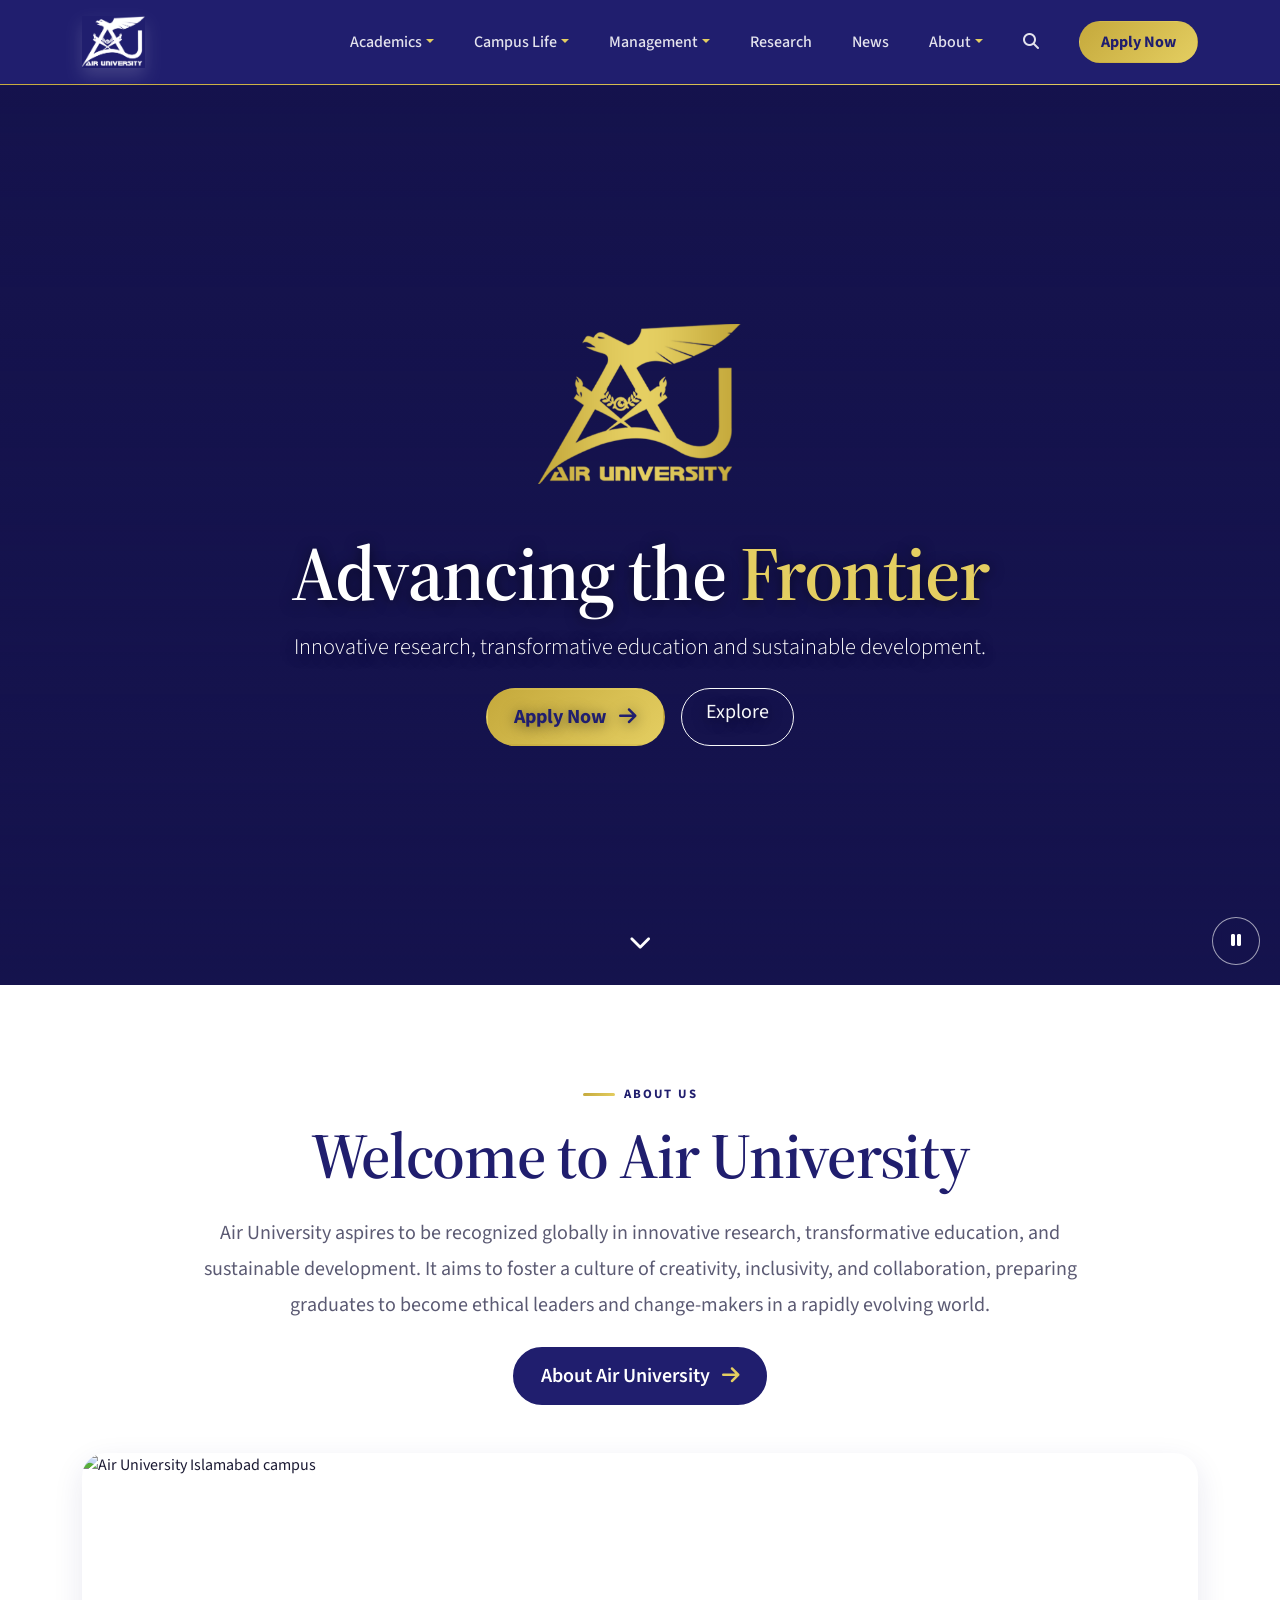
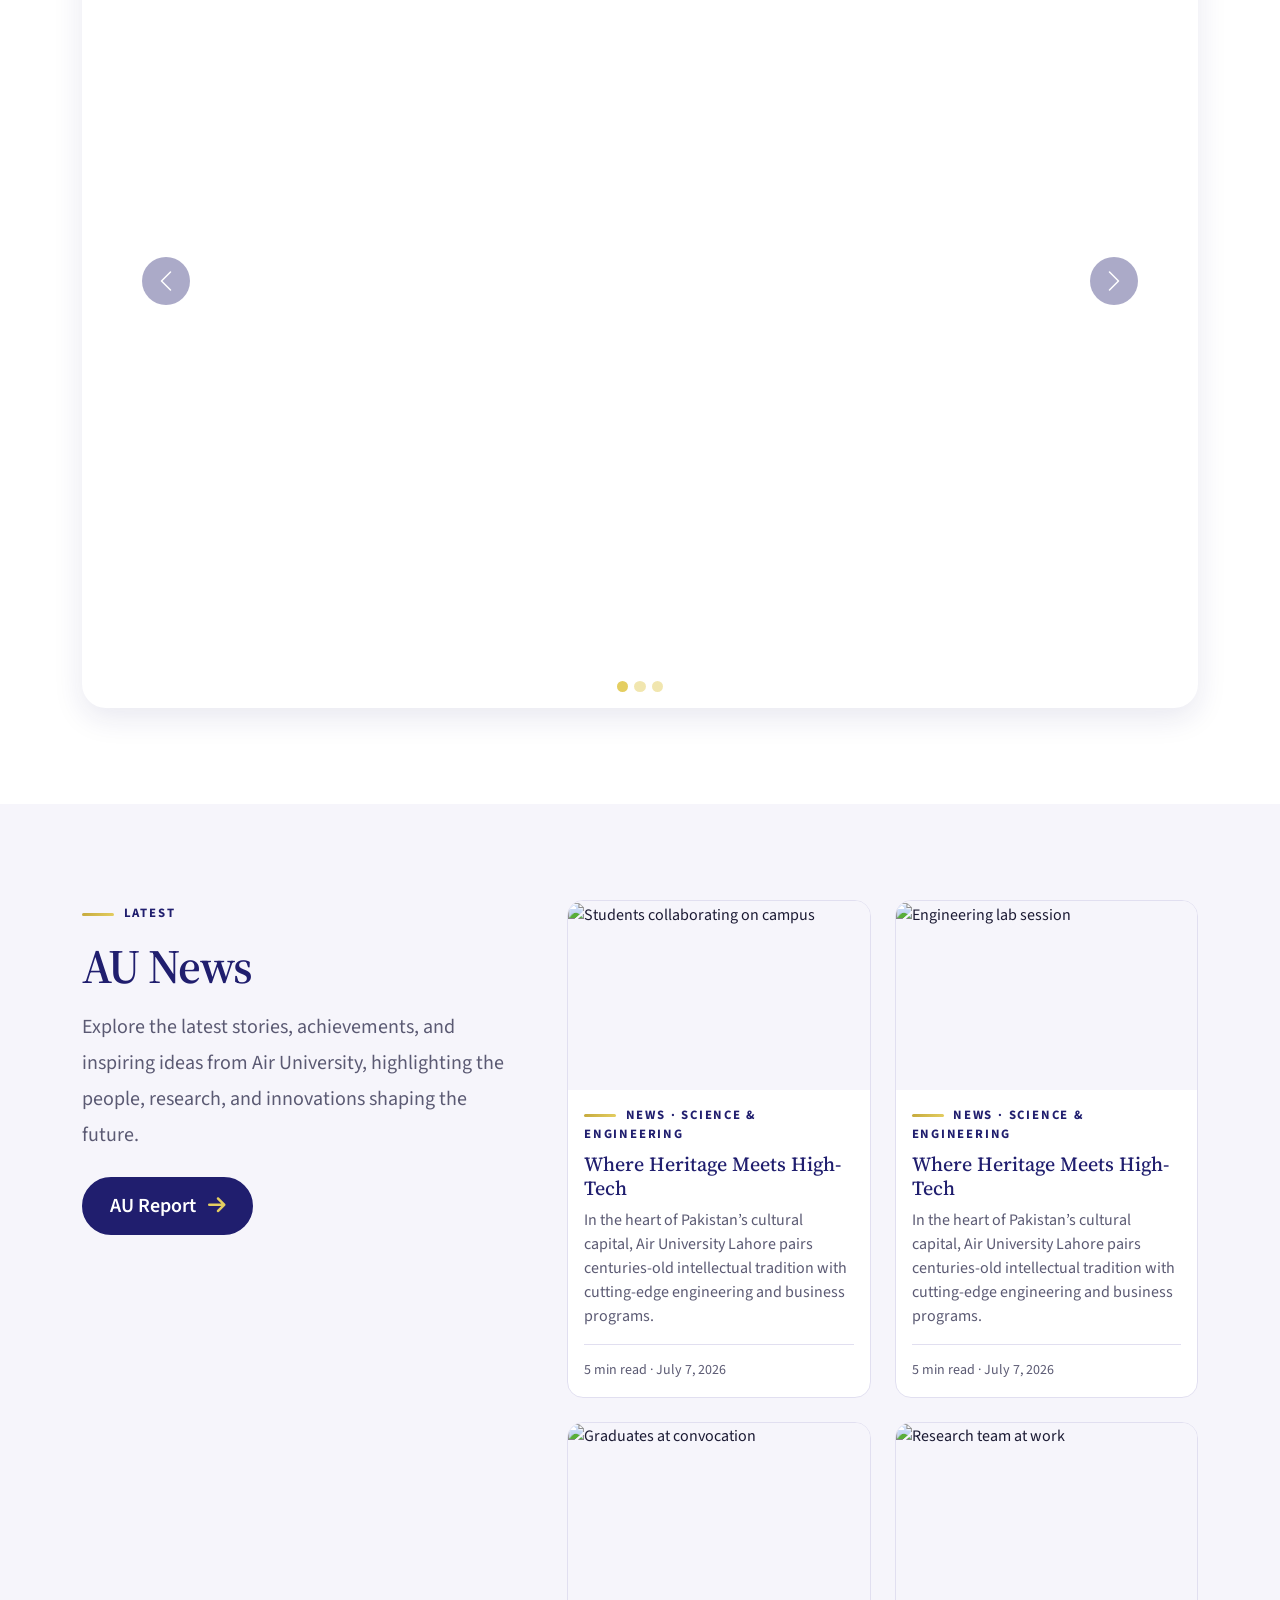
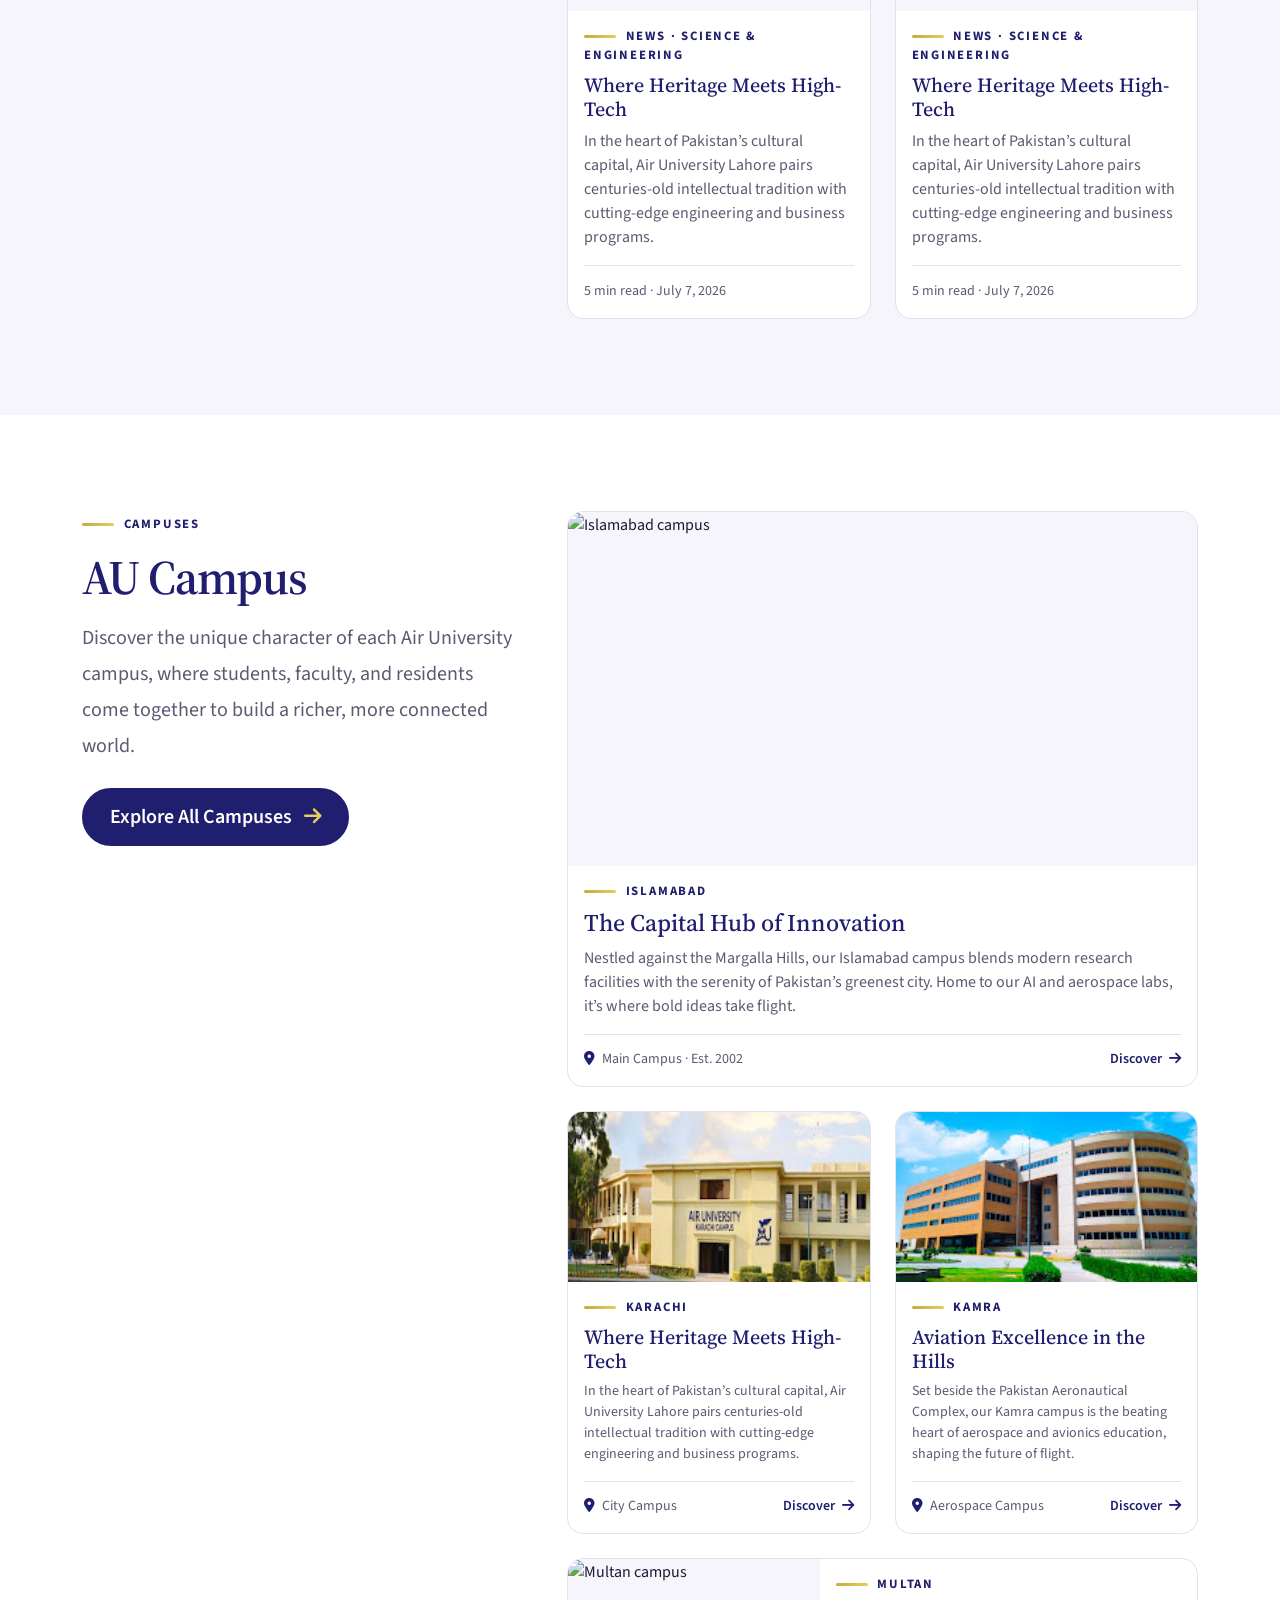
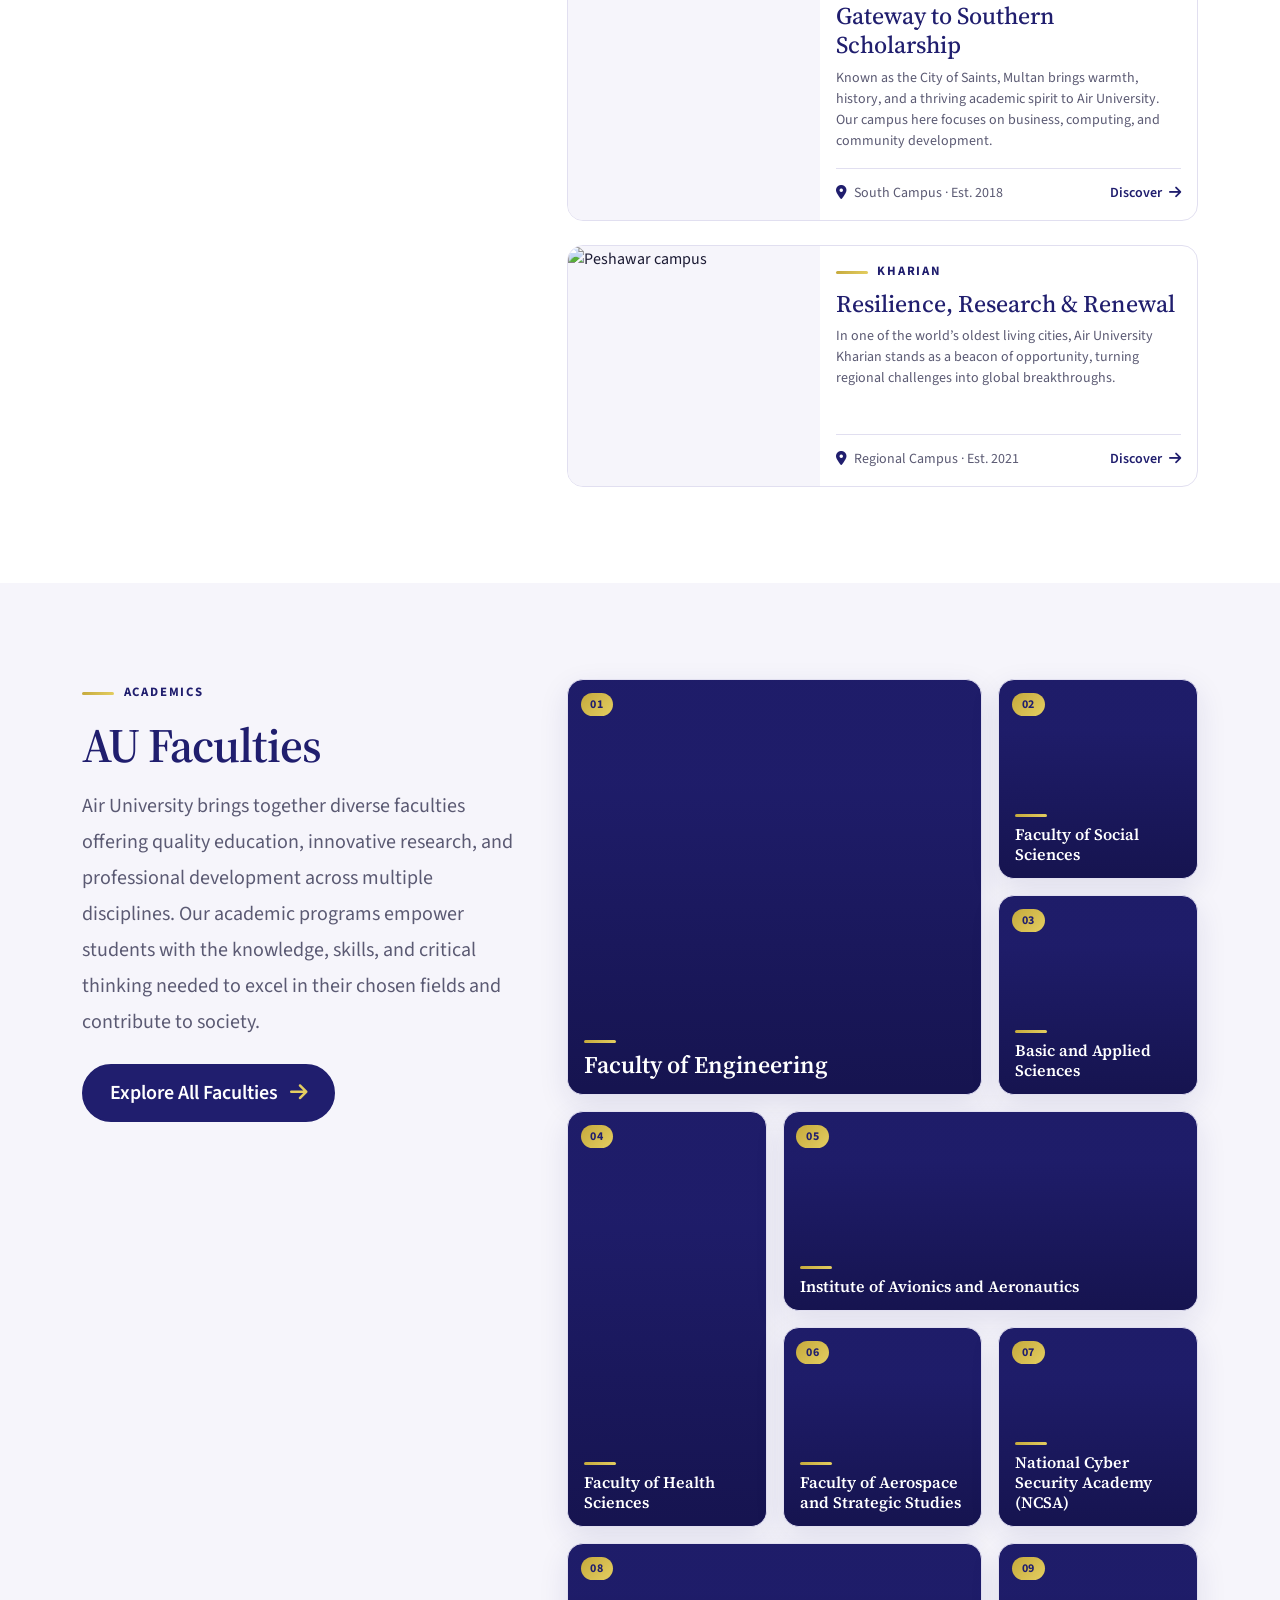
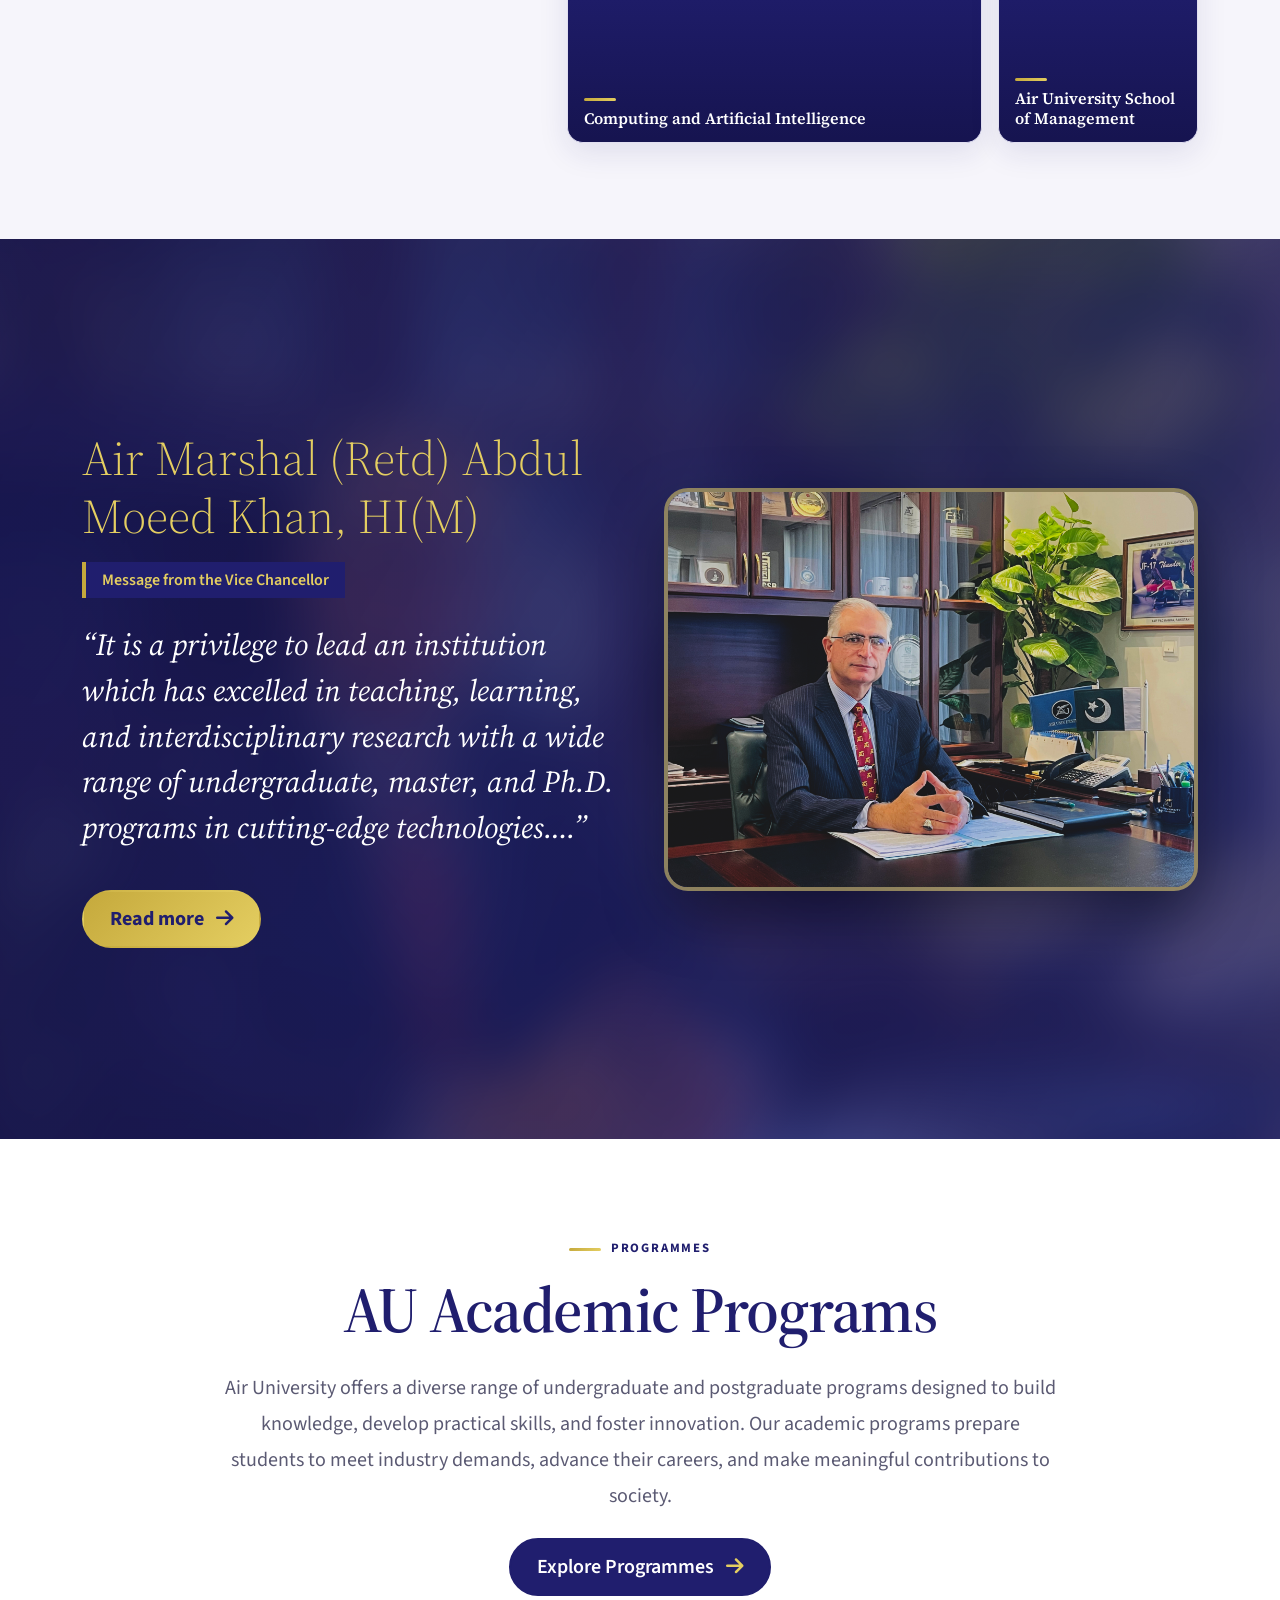
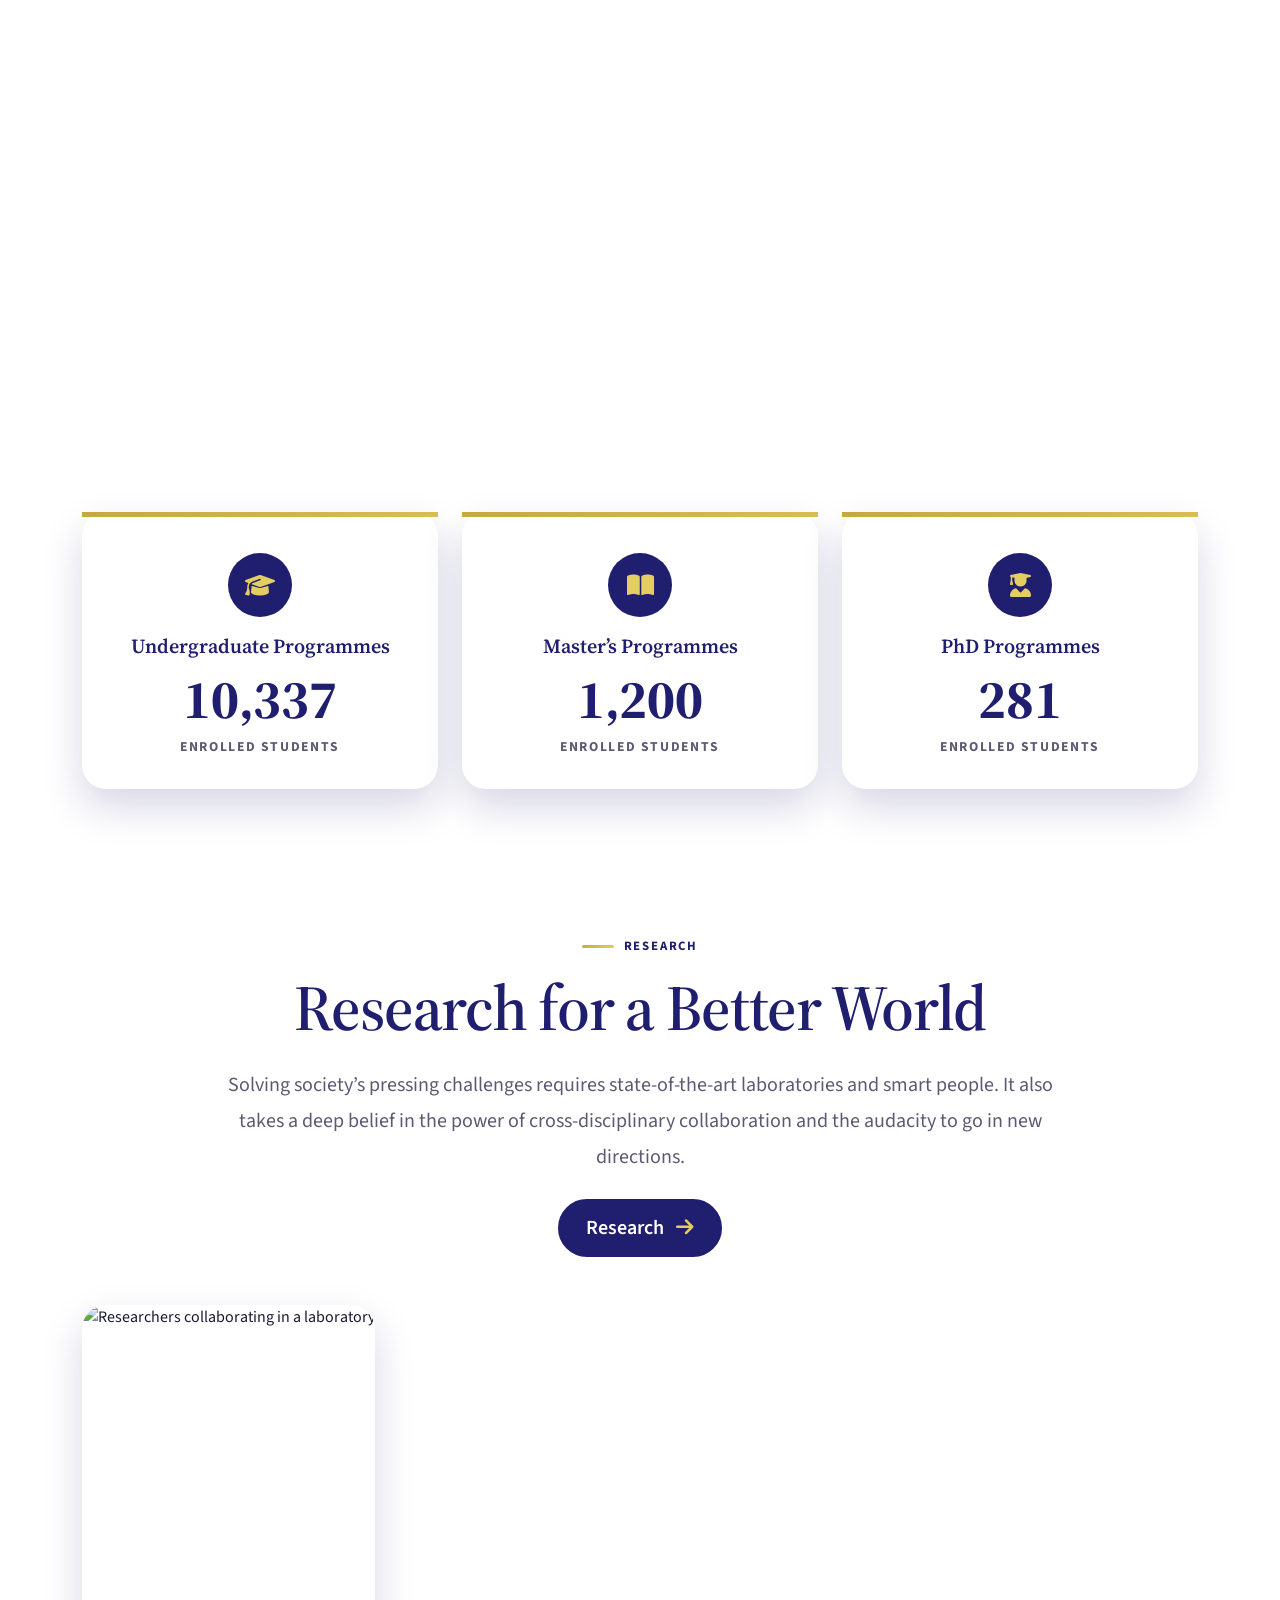
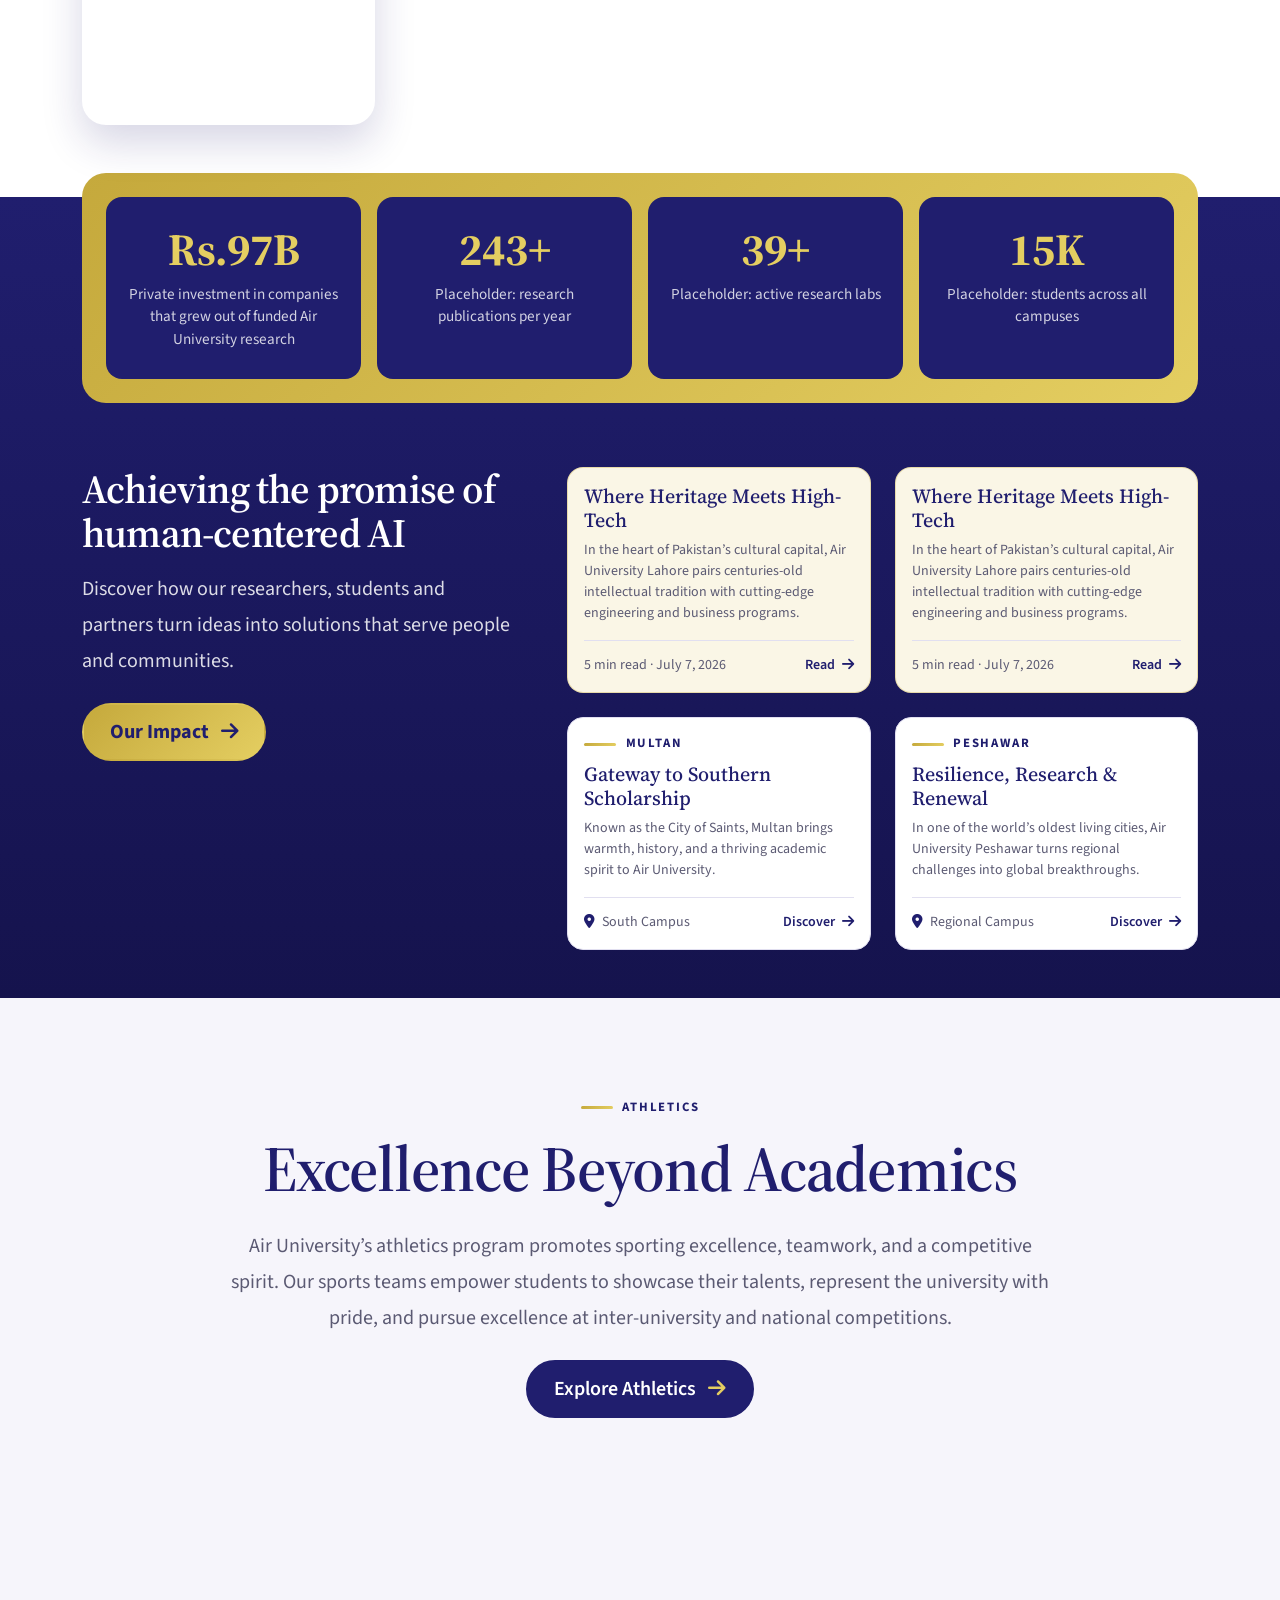
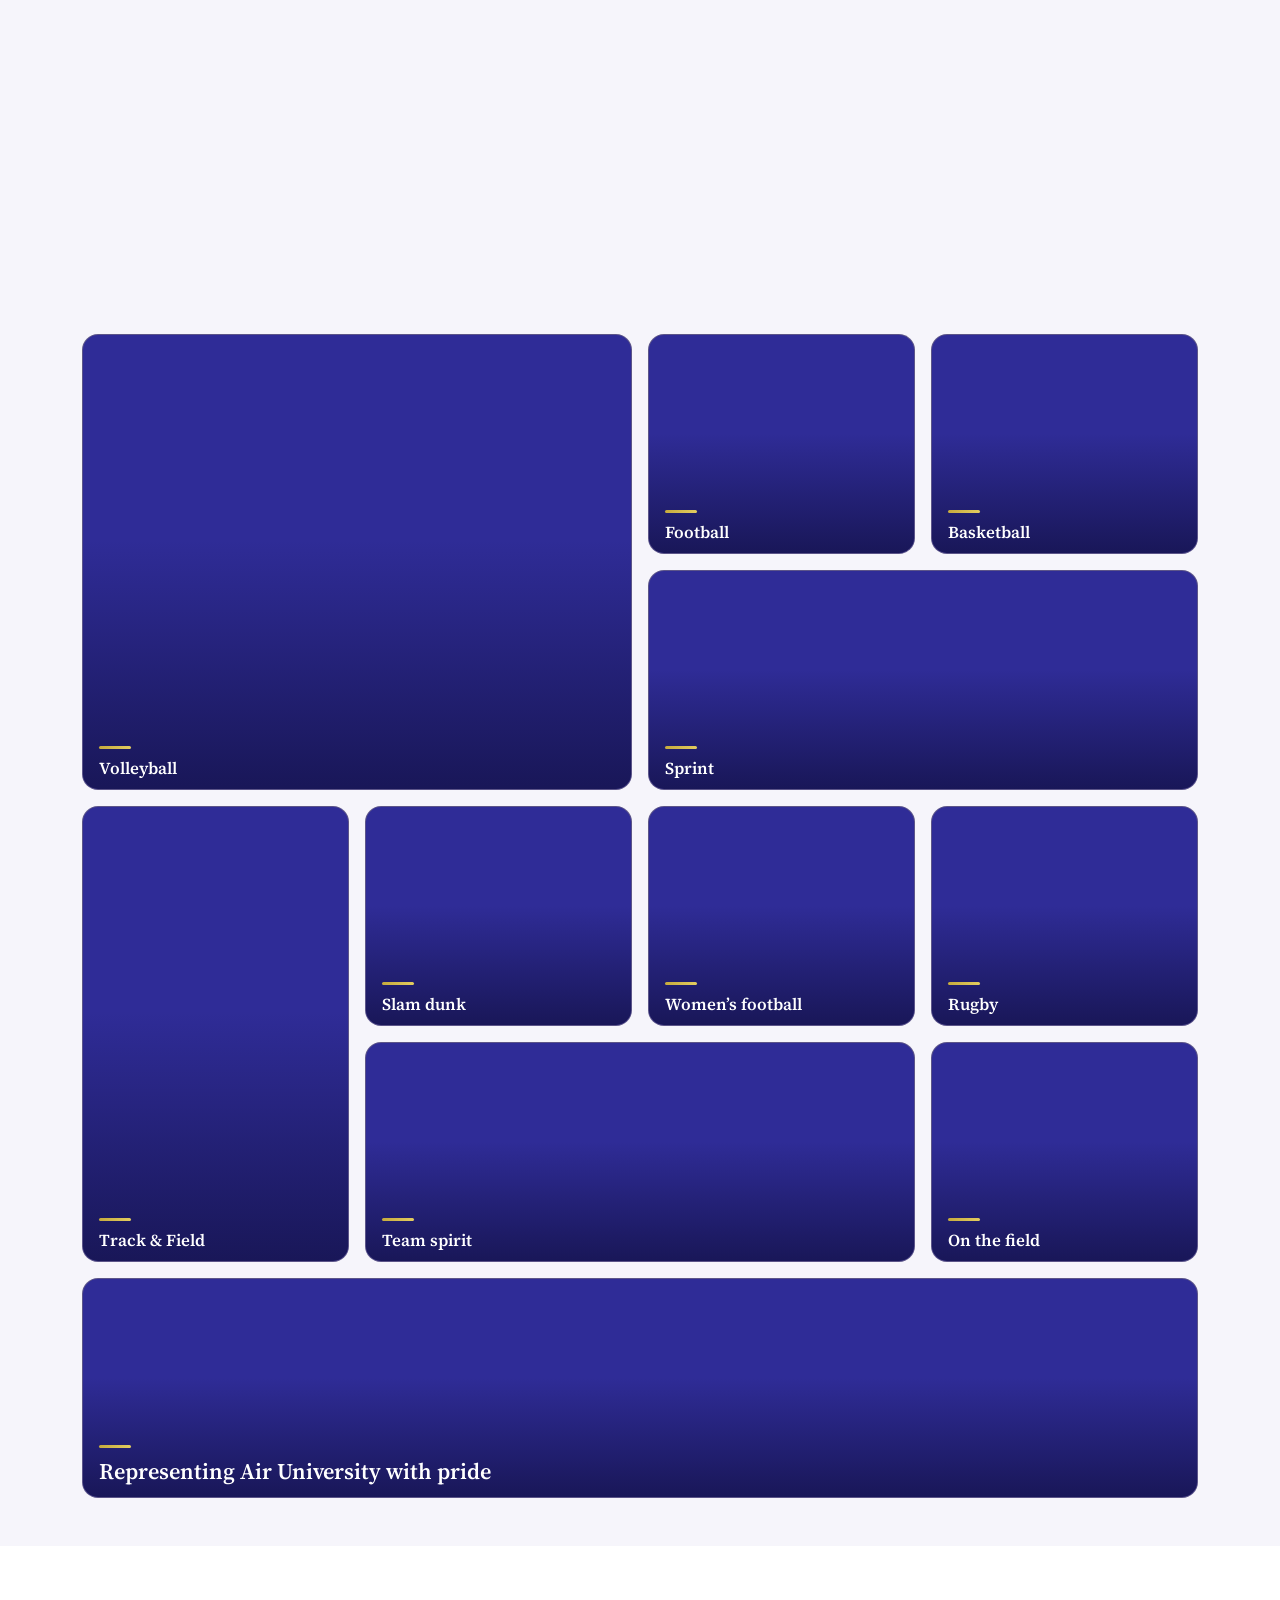
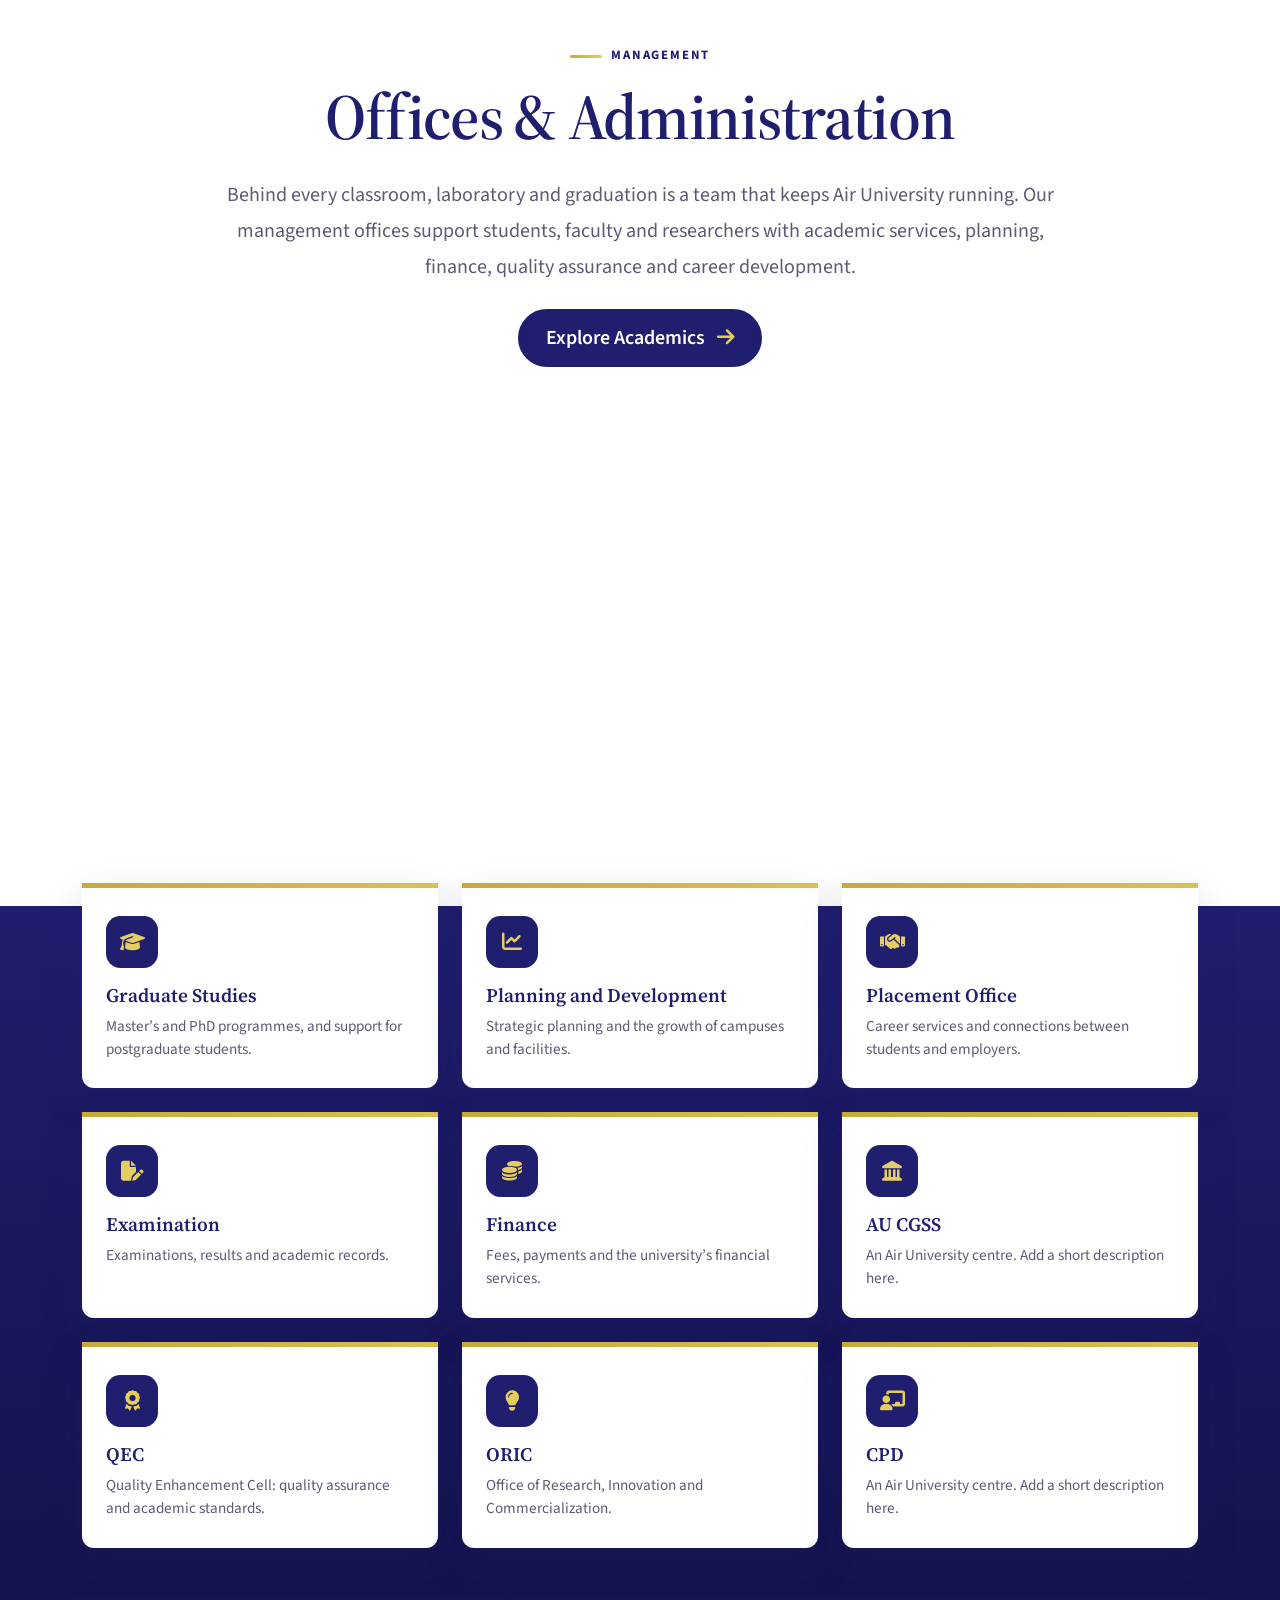
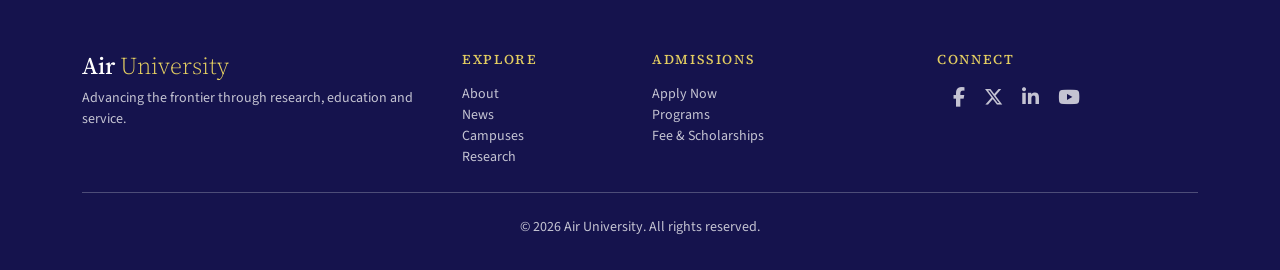
==== commit 465859bb: "change in index.html adn css" ====
--- a/index.html
+++ b/index.html
@@ -27,17 +27,18 @@
     <div class="scroll-progress" aria-hidden="true"></div>
 
       <!-- ===== NAVBAR ===== -->
-    <header class="navbar navbar-expand-lg navbar-dark navbar-au sticky-top py-3">
+        <!-- ===== NAVBAR ===== -->
+    <header class="navbar navbar-expand-lg navbar-dark navbar-au  py-3">
         <div class="container">
             <a href="#top" class="navbar-brand" aria-label="Air University home">
-                <img src="images/logo.png" class="brand-logo" alt="Air University" width="300" height="246">
+                <img src="images/logo.png" class="brand-logo shadow" alt="Air University" width="300" height="246">
             </a>
             <button class="navbar-toggler" type="button" data-bs-toggle="collapse" data-bs-target="#navbarNav"
                 aria-controls="navbarNav" aria-expanded="false" aria-label="Toggle navigation">
                 <span class="navbar-toggler-icon"></span>
             </button>
             <nav class="collapse navbar-collapse justify-content-end" id="navbarNav" aria-label="Primary">
-                <ul class="navbar-nav align-items-lg-center gap-lg-4">
+                <ul class="navbar-nav align-items-lg-center gap-lg-2 gap-xl-4">
  
                     <!-- ===== MEGA: ACADEMICS ===== -->
                     <li class="nav-item dropdown has-mega">
@@ -122,6 +123,51 @@
                         </div>
                     </li>
  
+                    <!-- ===== MEGA: MANAGEMENT ===== -->
+                    <li class="nav-item dropdown has-mega">
+                        <a class="nav-link dropdown-toggle" href="#management" role="button"
+                            data-bs-toggle="dropdown" data-bs-auto-close="outside" aria-expanded="false">Management</a>
+                        <div class="dropdown-menu mega-menu">
+                            <div class="container">
+                                <div class="row g-4 g-xl-5">
+                                    <div class="col-lg-3 d-none d-lg-block">
+                                        <span class="section-eyebrow">Management</span>
+                                        <h3 class="mega-title">Offices &amp; Administration</h3>
+                                        <p class="mega-text">The offices that support students, faculty and research
+                                            across Air University.</p>
+                                        <a href="#management" class="btn btn-au-gold">All Offices <i
+                                                class="fas fa-arrow-right ms-2"></i></a>
+                                    </div>
+                                    <div class="col-lg-6">
+                                        <p class="mega-label">Offices</p>
+                                        <div class="mega-links two-col">
+                                            <a class="mega-link" href="#management"><span class="mega-ico"><i class="fas fa-graduation-cap"></i></span><span class="mega-txt">Graduate Studies</span></a>
+                                            <a class="mega-link" href="#management"><span class="mega-ico"><i class="fas fa-chart-line"></i></span><span class="mega-txt">Planning and Development</span></a>
+                                            <a class="mega-link" href="#management"><span class="mega-ico"><i class="fas fa-handshake"></i></span><span class="mega-txt">Placement Office</span></a>
+                                            <a class="mega-link" href="#management"><span class="mega-ico"><i class="fas fa-file-pen"></i></span><span class="mega-txt">Examination</span></a>
+                                            <a class="mega-link" href="#management"><span class="mega-ico"><i class="fas fa-coins"></i></span><span class="mega-txt">Finance</span></a>
+                                            <a class="mega-link" href="#management"><span class="mega-ico"><i class="fas fa-landmark"></i></span><span class="mega-txt">AU CGSS</span></a>
+                                            <a class="mega-link" href="#management"><span class="mega-ico"><i class="fas fa-award"></i></span><span class="mega-txt">QEC</span></a>
+                                            <a class="mega-link" href="#management"><span class="mega-ico"><i class="fas fa-lightbulb"></i></span><span class="mega-txt">ORIC</span></a>
+                                            <a class="mega-link" href="#management"><span class="mega-ico"><i class="fas fa-chalkboard-user"></i></span><span class="mega-txt">CPD</span></a>
+                                        </div>
+                                    </div>
+                                    <div class="col-lg-3 d-none d-lg-block">
+                                        <a href="#management" class="mega-feature">
+                                            <img src="https://images.unsplash.com/photo-1714974528737-3e6c7e4d11af?auto=format&fit=crop&w=800&q=70"
+                                                alt="" loading="lazy" onerror="this.style.display='none'">
+                                            <span class="mega-feature-body">
+                                                <span class="mega-feature-tag">Management</span>
+                                                <strong>Supporting Every Student</strong>
+                                                <span class="mega-feature-go">Explore <i class="fas fa-arrow-right ms-1"></i></span>
+                                            </span>
+                                        </a>
+                                    </div>
+                                </div>
+                            </div>
+                        </div>
+                    </li>
+ 
                     <li class="nav-item"><a class="nav-link" href="#research">Research</a></li>
                     <li class="nav-item"><a class="nav-link" href="#news">News</a></li>
  
@@ -171,6 +217,7 @@
             </nav>
         </div>
     </header>
+
  
 
 
@@ -183,6 +230,7 @@
             </video>
             <div class="overlay"></div>
             <div class="hero-content">
+                <img src="images/logo-golden.png" class="hero-logo reveal pb-5" alt="Air University" style="height: 13rem;">
                 <h1 class="reveal">Advancing the <em>Frontier</em></h1>
                 <p class="reveal mt-3" style="--reveal-delay:150ms">Innovative research, transformative education and
                     sustainable development.</p>
@@ -235,7 +283,7 @@
                                         alt="Air University Multan campus">
                                 </div>
                                 <div class="carousel-item" data-bs-interval="6000">
-                                    <img src="https://encrypted-tbn0.gstatic.com/images?q=tbn:ANd9GcQm9D-0wbJSgMAOhKSlcUey9RPcQjEWuAay4F9ZFQ87syHSJDk9LCbmCb0B&s=10"
+                                    <img src="https://images.unsplash.com/photo-1716672272742-f9990ab63f25?q=80&w=1470&auto=format&fit=crop&ixlib=rb-4.1.0&ixid=NHwxMjA3fDA%3D"
                                         class="d-block w-100" alt="Air University Kharian campus">
                                 </div>
                             </div>
@@ -588,63 +636,7 @@
                 </div>
             </div>
         </section>
-
-        <!-- ===== ACADEMIC PROGRAMMES ===== -->
-        <section class="programs-section" id="programs">
-            <div class="container">
-                <div class="row justify-content-center text-center">
-                    <div class="col-lg-9">
-                        <span class="section-eyebrow reveal">Programmes</span>
-                        <h2 class="display-3 display-title mt-3 reveal">AU Academic Programs</h2>
-                        <p class="lead-lg mt-4 mb-4 reveal">Air University offers a diverse range of undergraduate and
-                            postgraduate programs designed to build knowledge, develop practical skills, and foster
-                            innovation. Our academic programs prepare students to meet industry demands, advance their
-                            careers, and make meaningful contributions to society.</p>
-                        <a href="#faculties" class="btn btn-au btn-lg reveal">Explore Programmes <i
-                                class="fas fa-arrow-right ms-2"></i></a>
-                    </div>
-                </div>
- 
-                <!-- Large feature image -->
-                <div class="row mt-5">
-                    <div class="col-12 reveal reveal-zoom">
-                        <img src="https://images.unsplash.com/photo-1758270705031-ebd46917a454?auto=format&fit=crop&w=2000&q=75"
-                            class="programs-hero-img" alt="Teacher instructing students in a university classroom"
-                            loading="lazy" onerror="this.style.visibility='hidden'">
-                    </div>
-                </div>
- 
-                <!-- Enrolment cards (numbers count up on scroll via js/animations.js) -->
-                <div class="row g-4 mt-4 pb-5" data-reveal-group>
-                    <div class="col-md-4 reveal">
-                        <article class="program-card">
-                            <div class="program-icon"><i class="fas fa-graduation-cap" aria-hidden="true"></i></div>
-                            <h3 class="program-title">Undergraduate Programmes</h3>
-                            <div class="program-count" data-count="10500">10,500</div>
-                            <p class="program-label">Enrolled students</p>
-                        </article>
-                    </div>
-                    <div class="col-md-4 reveal">
-                        <article class="program-card">
-                            <div class="program-icon"><i class="fas fa-book-open" aria-hidden="true"></i></div>
-                            <h3 class="program-title">Master’s Programmes</h3>
-                            <div class="program-count" data-count="1219">1,219</div>
-                            <p class="program-label">Enrolled students</p>
-                        </article>
-                    </div>
-                    <div class="col-md-4 reveal">
-                        <article class="program-card">
-                            <div class="program-icon"><i class="fas fa-user-graduate" aria-hidden="true"></i></div>
-                            <h3 class="program-title">PhD Programmes</h3>
-                            <div class="program-count" data-count="285">285</div>
-                            <p class="program-label">Enrolled students</p>
-                        </article>
-                    </div>
-                </div>
-            </div>
-        </section>
-
-        <!-- ===== VICE CHANCELLOR ===== -->
+     <!-- ===== VICE CHANCELLOR ===== -->
         <section class="vc-section" id="leadership">
             <div class="container">
                 <div class="row align-items-center g-5">
@@ -668,6 +660,62 @@
                 </div>
             </div>
         </section>
+        <!-- ===== ACADEMIC PROGRAMMES ===== -->
+        <section class="programs-section" id="programs">
+            <div class="container">
+                <div class="row justify-content-center text-center">
+                    <div class="col-lg-9">
+                        <span class="section-eyebrow reveal">Programmes</span>
+                        <h2 class="display-3 display-title mt-3 reveal">AU Academic Programs</h2>
+                        <p class="lead-lg mt-4 mb-4 reveal">Air University offers a diverse range of undergraduate and
+                            postgraduate programs designed to build knowledge, develop practical skills, and foster
+                            innovation. Our academic programs prepare students to meet industry demands, advance their
+                            careers, and make meaningful contributions to society.</p>
+                        <a href="#faculties" class="btn btn-au btn-lg reveal">Explore Programmes <i
+                                class="fas fa-arrow-right ms-2"></i></a>
+                    </div>
+                </div>
+ 
+                <!-- Large feature image -->
+                <div class="row mt-5">
+                    <div class="col-12 reveal reveal-zoom">
+                        <img src="https://images.unsplash.com/photo-1758270705031-ebd46917a454?auto=format&fit=crop&w=2000&q=75"
+                            class="programs-hero-img" alt="Teacher instructing students in a university classroom"
+                            loading="lazy" onerror="this.style.visibility='hidden'">
+                    </div>
+                </div>
+ 
+                <!-- Enrolment cards (numbers count up on scroll via js/animations.js) -->
+                <div class="row g-4 mt-4 pb-5" data-reveal-group>
+                    <div class="col-md-4 reveal">
+                        <article class="program-card">
+                            <div class="program-icon"><i class="fas fa-graduation-cap" aria-hidden="true"></i></div>
+                            <h3 class="program-title">Undergraduate Programmes</h3>
+                            <div class="program-count" data-count="10500">10,500</div>
+                            <p class="program-label">Enrolled students</p>
+                        </article>
+                    </div>
+                    <div class="col-md-4 reveal">
+                        <article class="program-card">
+                            <div class="program-icon"><i class="fas fa-book-open" aria-hidden="true"></i></div>
+                            <h3 class="program-title">Master’s Programmes</h3>
+                            <div class="program-count" data-count="1219">1,219</div>
+                            <p class="program-label">Enrolled students</p>
+                        </article>
+                    </div>
+                    <div class="col-md-4 reveal">
+                        <article class="program-card">
+                            <div class="program-icon"><i class="fas fa-user-graduate" aria-hidden="true"></i></div>
+                            <h3 class="program-title">PhD Programmes</h3>
+                            <div class="program-count" data-count="285">285</div>
+                            <p class="program-label">Enrolled students</p>
+                        </article>
+                    </div>
+                </div>
+            </div>
+        </section>
+
+   
 
         <!-- ===== RESEARCH ===== -->
         <section class="research-section" id="research">
@@ -886,6 +934,99 @@
                 </div>
             </div>
         </section>
+        <!-- ===== MANAGEMENT ===== -->
+        <section class="management-section" id="management">
+            <div class="container">
+                <div class="row justify-content-center text-center">
+                    <div class="col-lg-9">
+                        <span class="section-eyebrow reveal">Management</span>
+                        <h2 class="display-3 display-title mt-3 reveal">Offices &amp; Administration</h2>
+                        <p class="lead-lg mt-4 mb-4 reveal">Behind every classroom, laboratory and graduation is a
+                            team that keeps Air University running. Our management offices support students,
+                            faculty and researchers with academic services, planning, finance, quality assurance and
+                            career development.</p>
+                        <a href="#faculties" class="btn btn-au btn-lg reveal">Explore Academics <i
+                                class="fas fa-arrow-right ms-2"></i></a>
+                    </div>
+                </div>
+ 
+                <!-- Large feature image -->
+                <div class="row mt-5">
+                    <div class="col-12 reveal reveal-zoom">
+                        <img src="https://images.unsplash.com/photo-1714974528737-3e6c7e4d11af?auto=format&fit=crop&w=2000&q=75"
+                            class="management-hero-img" alt="Colleagues meeting around a table"
+                            loading="lazy" onerror="this.style.visibility='hidden'">
+                    </div>
+                </div>
+ 
+                <!-- Office cards: replace descriptions with approved wording, add links when you have URLs -->
+                <div class="row g-4 mt-4 pb-5" data-reveal-group>
+                    <div class="col-md-6 col-lg-4 reveal">
+                        <article class="office-card">
+                            <div class="office-icon"><i class="fas fa-graduation-cap" aria-hidden="true"></i></div>
+                            <h3 class="office-title">Graduate Studies</h3>
+                            <p class="office-text">Master’s and PhD programmes, and support for postgraduate students.</p>
+                        </article>
+                    </div>
+                    <div class="col-md-6 col-lg-4 reveal">
+                        <article class="office-card">
+                            <div class="office-icon"><i class="fas fa-chart-line" aria-hidden="true"></i></div>
+                            <h3 class="office-title">Planning and Development</h3>
+                            <p class="office-text">Strategic planning and the growth of campuses and facilities.</p>
+                        </article>
+                    </div>
+                    <div class="col-md-6 col-lg-4 reveal">
+                        <article class="office-card">
+                            <div class="office-icon"><i class="fas fa-handshake" aria-hidden="true"></i></div>
+                            <h3 class="office-title">Placement Office</h3>
+                            <p class="office-text">Career services and connections between students and employers.</p>
+                        </article>
+                    </div>
+                    <div class="col-md-6 col-lg-4 reveal">
+                        <article class="office-card">
+                            <div class="office-icon"><i class="fas fa-file-pen" aria-hidden="true"></i></div>
+                            <h3 class="office-title">Examination</h3>
+                            <p class="office-text">Examinations, results and academic records.</p>
+                        </article>
+                    </div>
+                    <div class="col-md-6 col-lg-4 reveal">
+                        <article class="office-card">
+                            <div class="office-icon"><i class="fas fa-coins" aria-hidden="true"></i></div>
+                            <h3 class="office-title">Finance</h3>
+                            <p class="office-text">Fees, payments and the university’s financial services.</p>
+                        </article>
+                    </div>
+                    <div class="col-md-6 col-lg-4 reveal">
+                        <article class="office-card">
+                            <div class="office-icon"><i class="fas fa-landmark" aria-hidden="true"></i></div>
+                            <h3 class="office-title">AU CGSS</h3>
+                            <p class="office-text">An Air University centre. Add a short description here.</p>
+                        </article>
+                    </div>
+                    <div class="col-md-6 col-lg-4 reveal">
+                        <article class="office-card">
+                            <div class="office-icon"><i class="fas fa-award" aria-hidden="true"></i></div>
+                            <h3 class="office-title">QEC</h3>
+                            <p class="office-text">Quality Enhancement Cell: quality assurance and academic standards.</p>
+                        </article>
+                    </div>
+                    <div class="col-md-6 col-lg-4 reveal">
+                        <article class="office-card">
+                            <div class="office-icon"><i class="fas fa-lightbulb" aria-hidden="true"></i></div>
+                            <h3 class="office-title">ORIC</h3>
+                            <p class="office-text">Office of Research, Innovation and Commercialization.</p>
+                        </article>
+                    </div>
+                    <div class="col-md-6 col-lg-4 reveal">
+                        <article class="office-card">
+                            <div class="office-icon"><i class="fas fa-chalkboard-user" aria-hidden="true"></i></div>
+                            <h3 class="office-title">CPD</h3>
+                            <p class="office-text">An Air University centre. Add a short description here.</p>
+                        </article>
+                    </div>
+                </div>
+            </div>
+        </section>
 
     </main>
 
--- a/main.css
+++ b/main.css
@@ -181,7 +181,7 @@
 .navbar-au {
   background: var(--au-primary);
   transition: padding 0.3s var(--au-ease), box-shadow 0.3s;
-  border-bottom: 3px solid transparent;
+  border-bottom: 1px solid transparent;
   border-image: var(--au-gold-gradient) 1;
 }
 .navbar-au.is-scrolled {
@@ -452,8 +452,8 @@
 .welcome-section { padding: 6rem 0; background: var(--au-surface); }
 .carousel-au .carousel-item img {
   width: 100%;
-  height: 100vh;
-  height: 100svh;        /* visible viewport on mobile; falls back to 100vh above */
+  height: 95vh;
+  height: 95svh;        /* visible viewport on mobile; falls back to 100vh above */
   min-height: 420px;
   object-fit: cover;
 }
@@ -850,6 +850,48 @@
 }
 
 
+/* 10d. MANAGEMENT OFFICES ------------------------------------------------ */
+.management-section {
+  background: linear-gradient(180deg, #fff 0, #fff 60rem, var(--au-primary) 60rem, var(--au-primary-deep) 100%);
+  position: relative;
+  isolation: isolate;
+  overflow: clip;          /* clips the white band; unlike hidden, keeps position:sticky working */
+  padding-top: 6rem;
+}
+.management-hero-img {
+  width: 100%;
+  height: 100vh;
+  height: 100svh;        /* visible viewport on mobile; falls back to 100vh above */
+  min-height: 420px;
+  object-fit: cover;
+  border-radius: var(--au-radius-lg);
+  box-shadow: var(--au-shadow-hover);
+}
+.office-card {
+  height: 100%;
+  padding: 1.75rem 1.5rem;
+  background: #fff;
+ border-top: 5px solid transparent;
+  border-image: var(--au-gold-gradient) 1;
+border-color: var(--au-gold-gradient);
+  box-shadow: var(--au-shadow-hover);
+  border-radius: 0px 0px 0.75rem 0.75rem;
+  transition: transform 0.35s var(--au-ease), box-shadow 0.35s var(--au-ease);
+}
+.office-card:hover { transform: translateY(-6px); box-shadow: 0 24px 50px rgba(0, 0, 0, 0.3); }
+.office-icon {
+  display: inline-flex; align-items: center; justify-content: center;
+  width: 3.25rem; height: 3.25rem;
+  margin-bottom: 1rem;
+  border-radius: 0.9rem;
+  background: var(--au-primary);
+  color: var(--au-gold-2);
+  font-size: 1.25rem;
+  transition: background 0.3s, color 0.3s, transform 0.4s var(--au-ease);
+}
+.office-card:hover .office-icon { background: var(--au-gold-gradient); color: var(--au-primary); transform: rotate(-6deg) scale(1.08); }
+.office-title { font-family: var(--font-heading); font-size: 1.2rem; font-weight: 600; color: var(--au-primary); margin-bottom: 0.5rem; }
+.office-text  { margin: 0; color: var(--au-text-muted); font-size: 0.95rem; }
 
 
 /* 11. FOOTER ------------------------------------------------------------- */
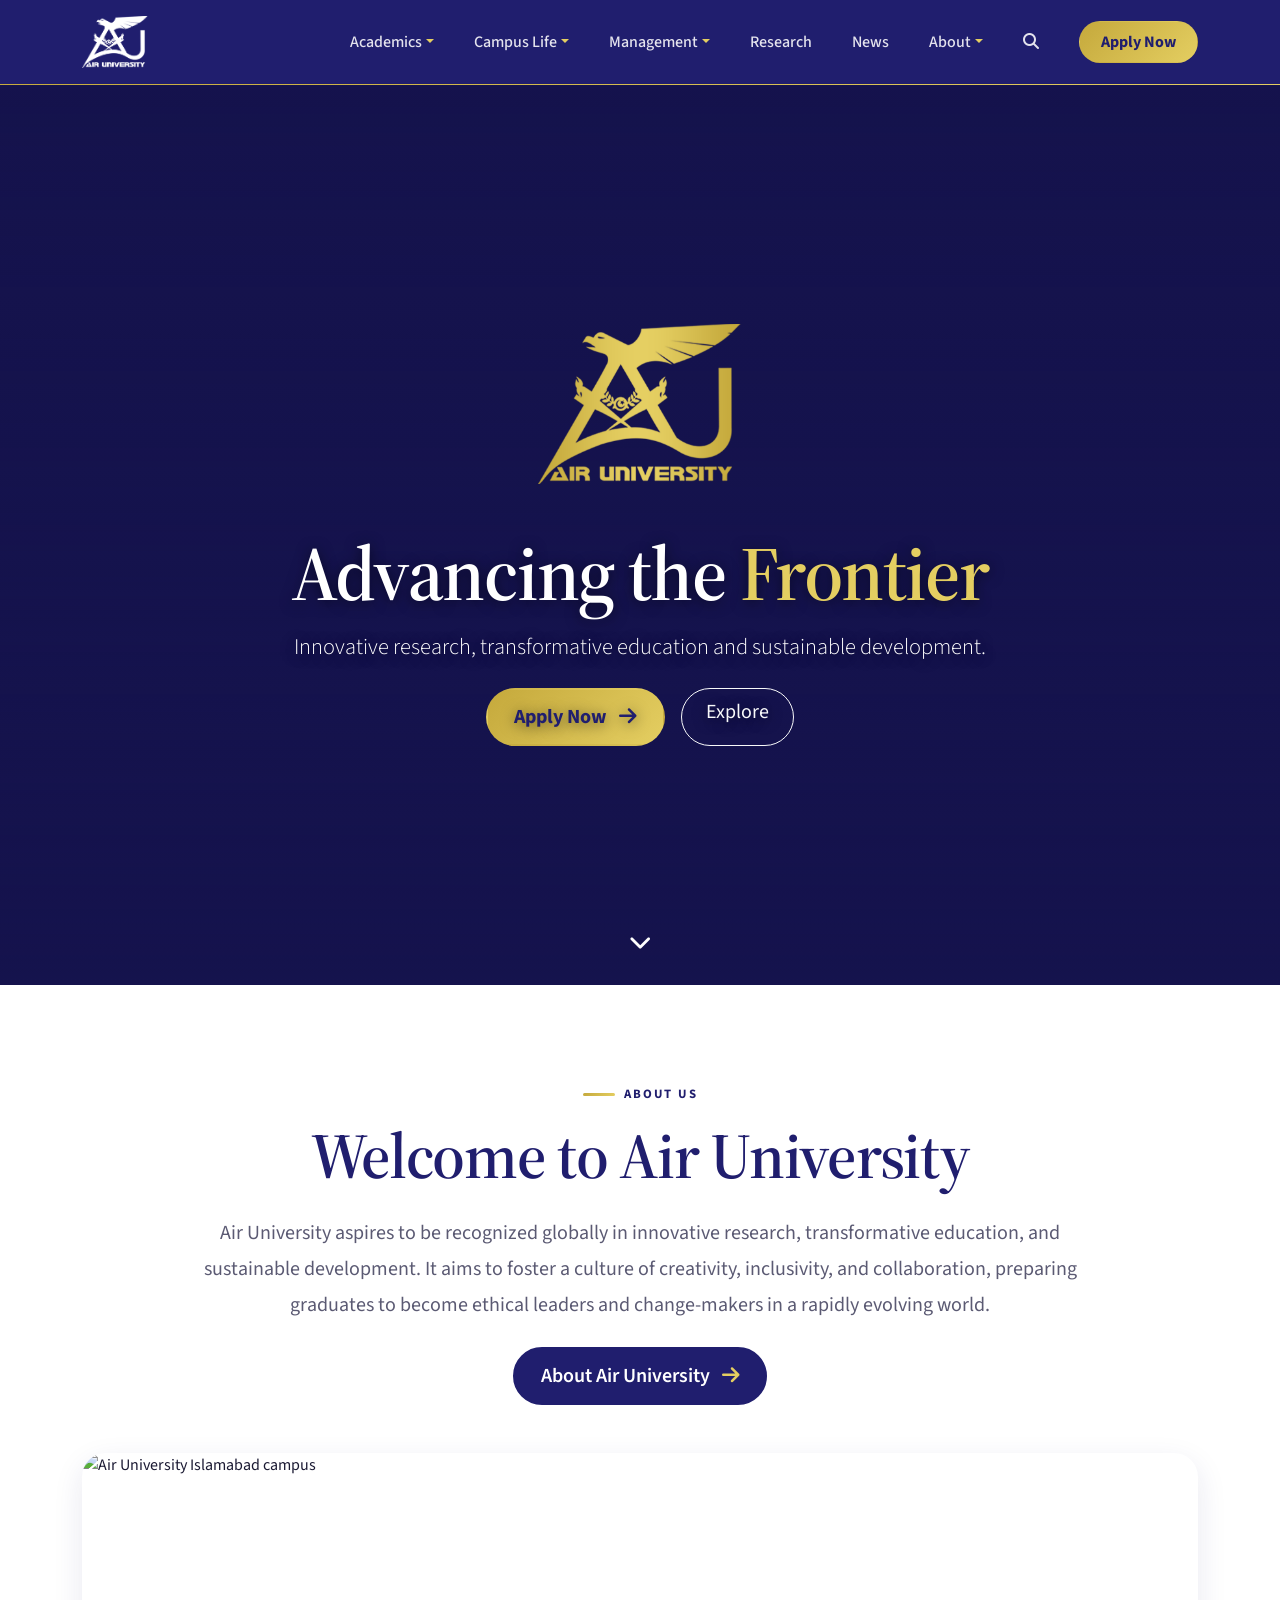
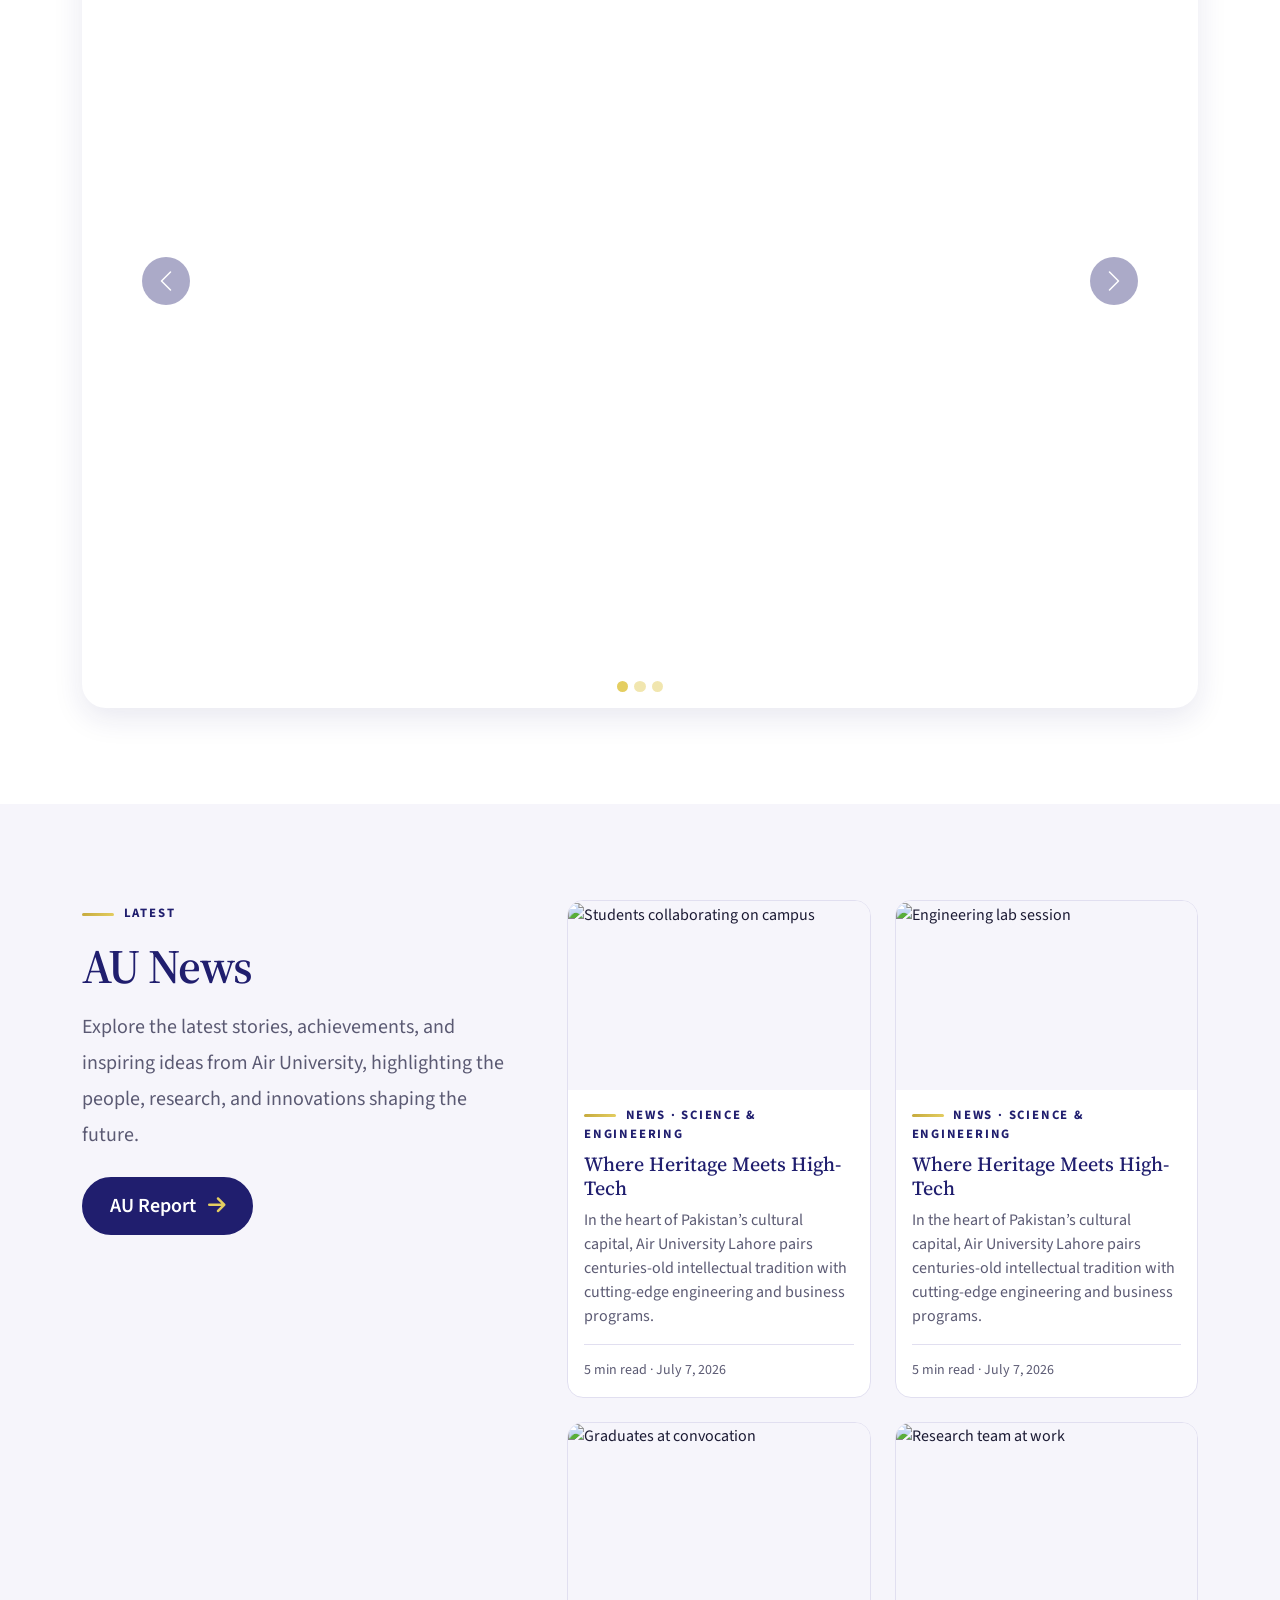
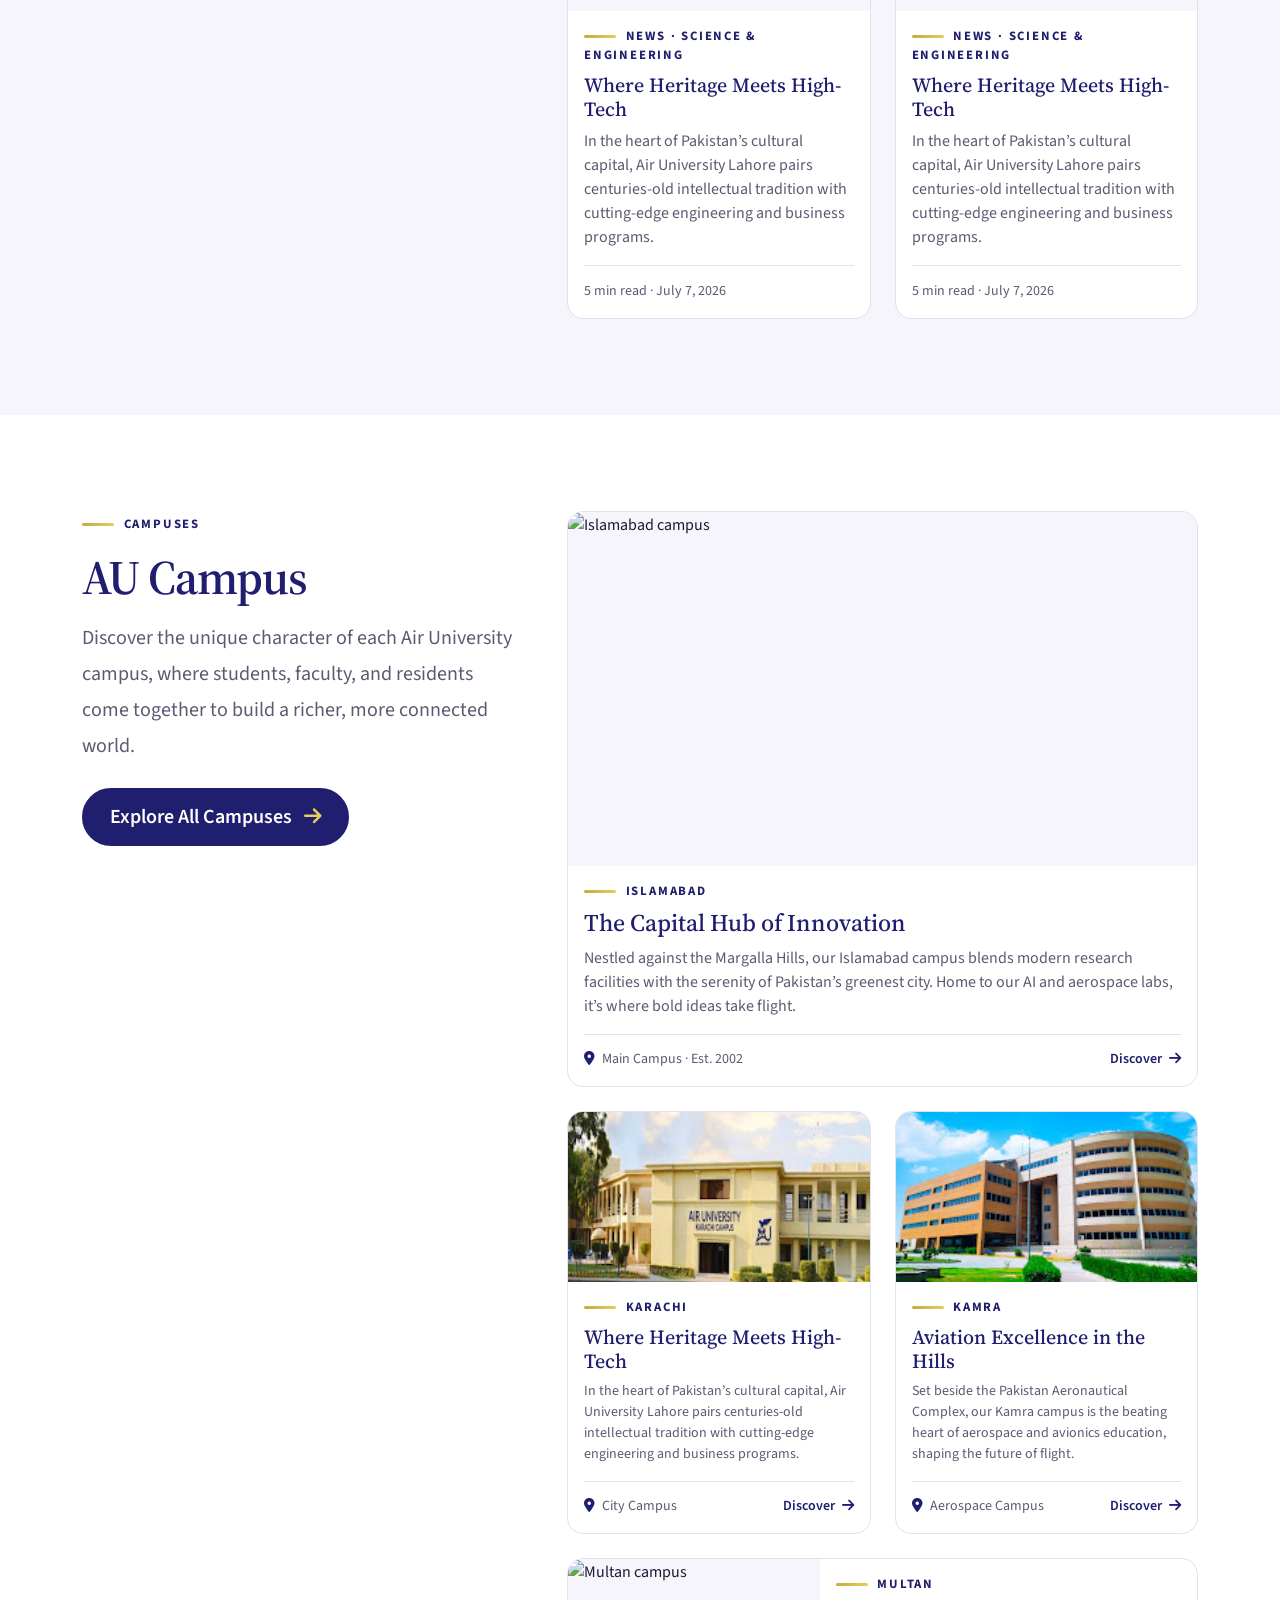
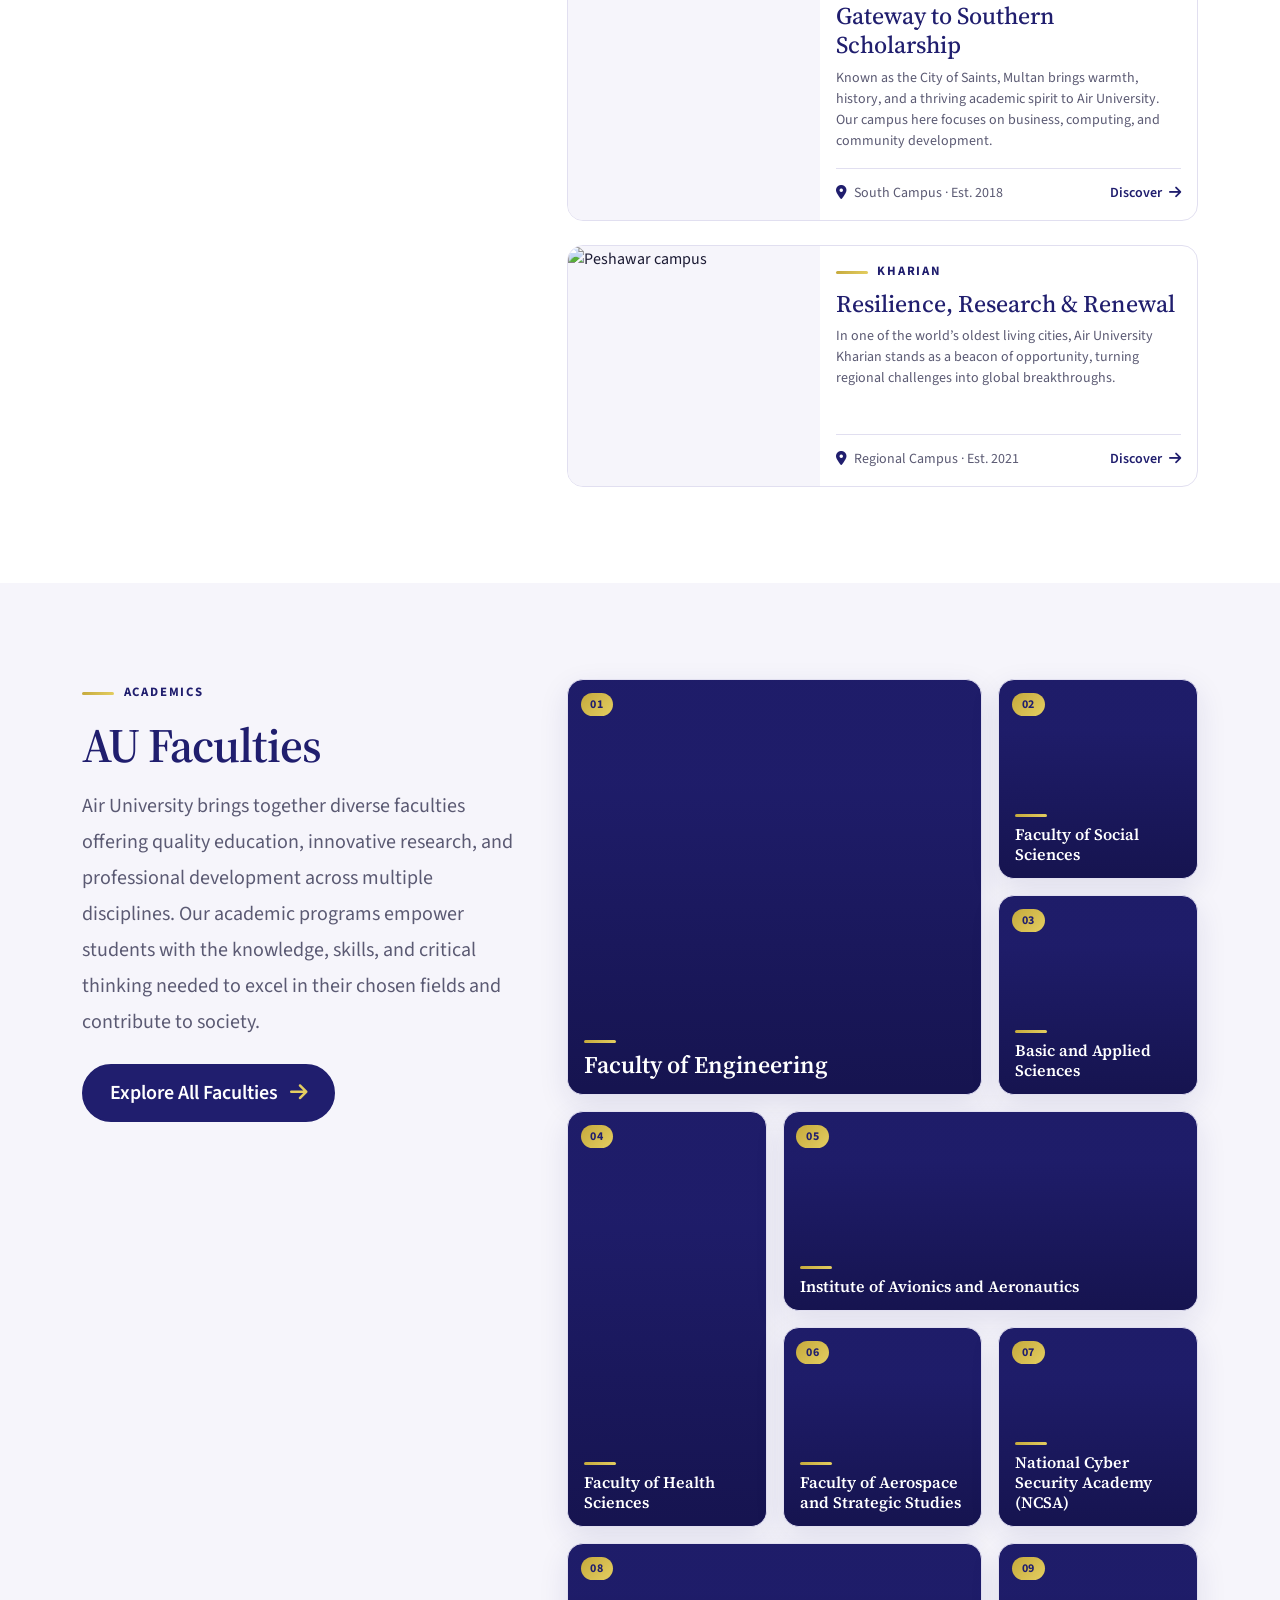
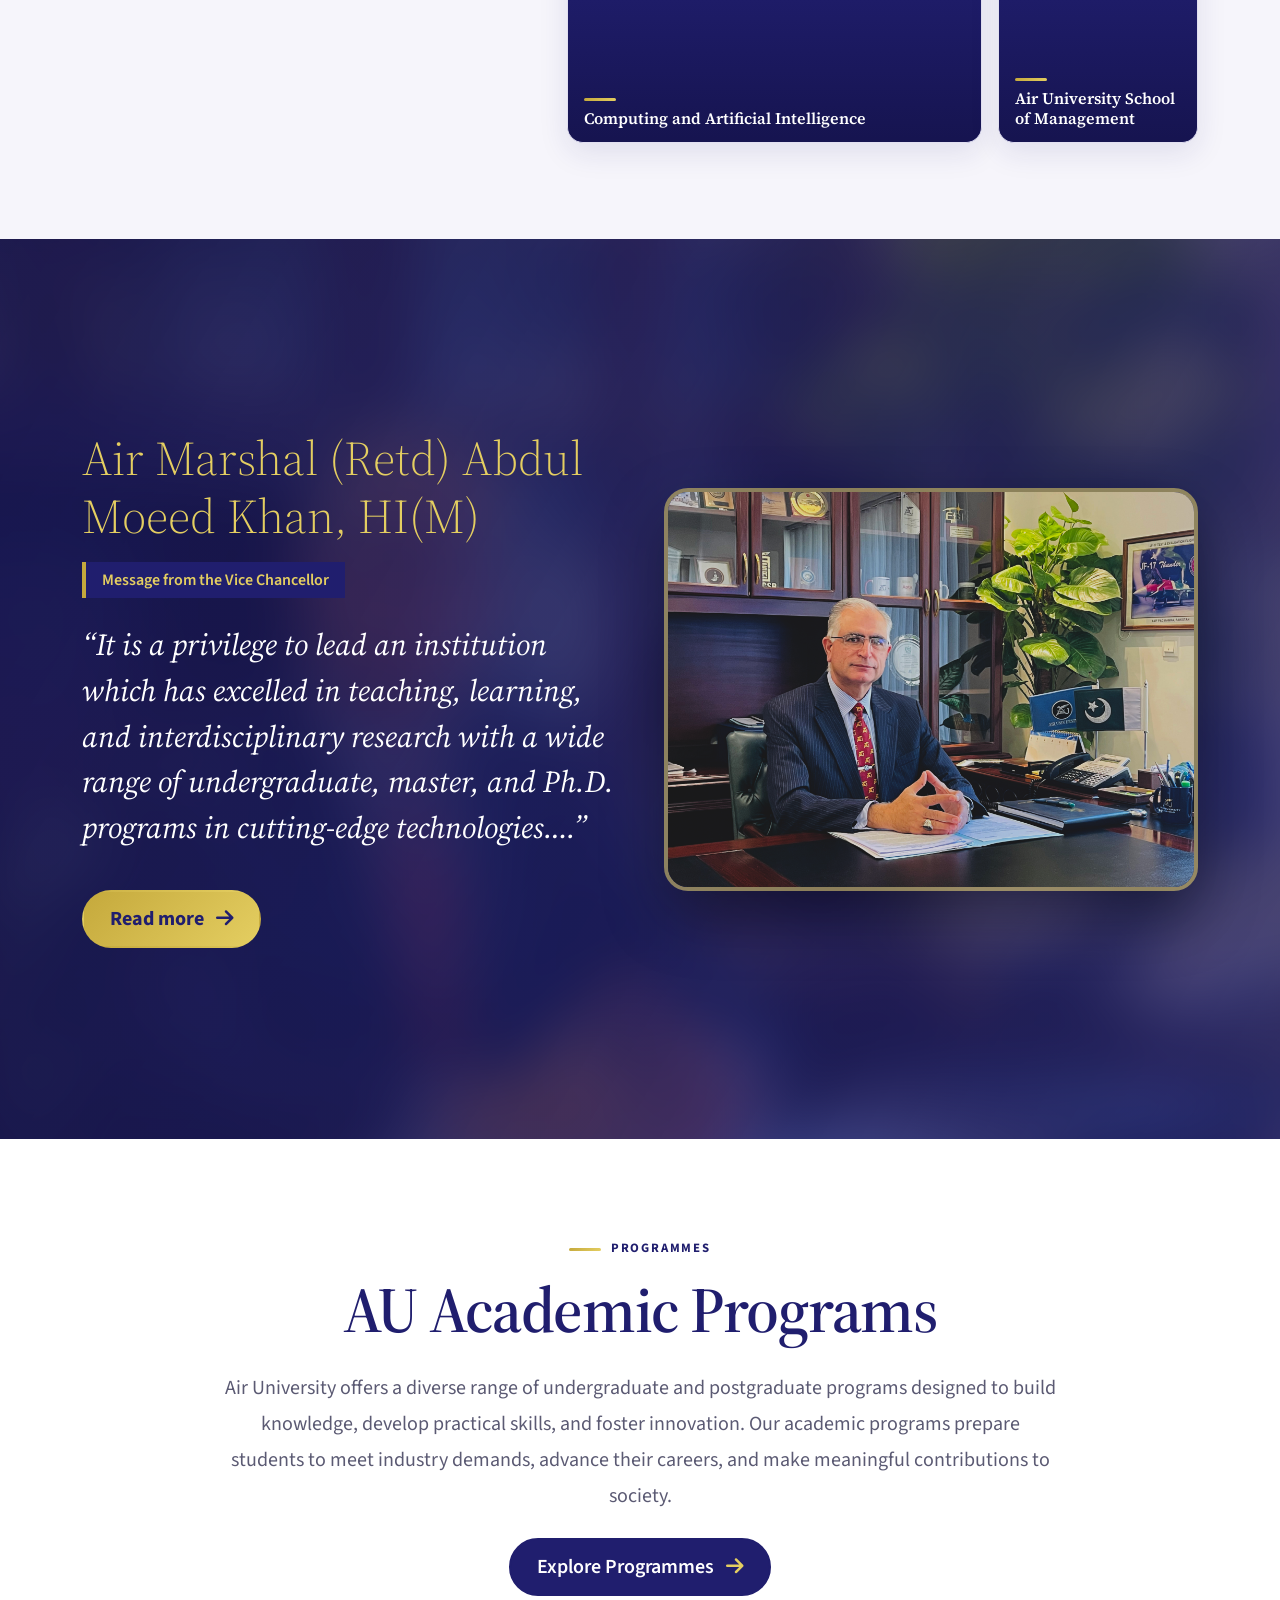
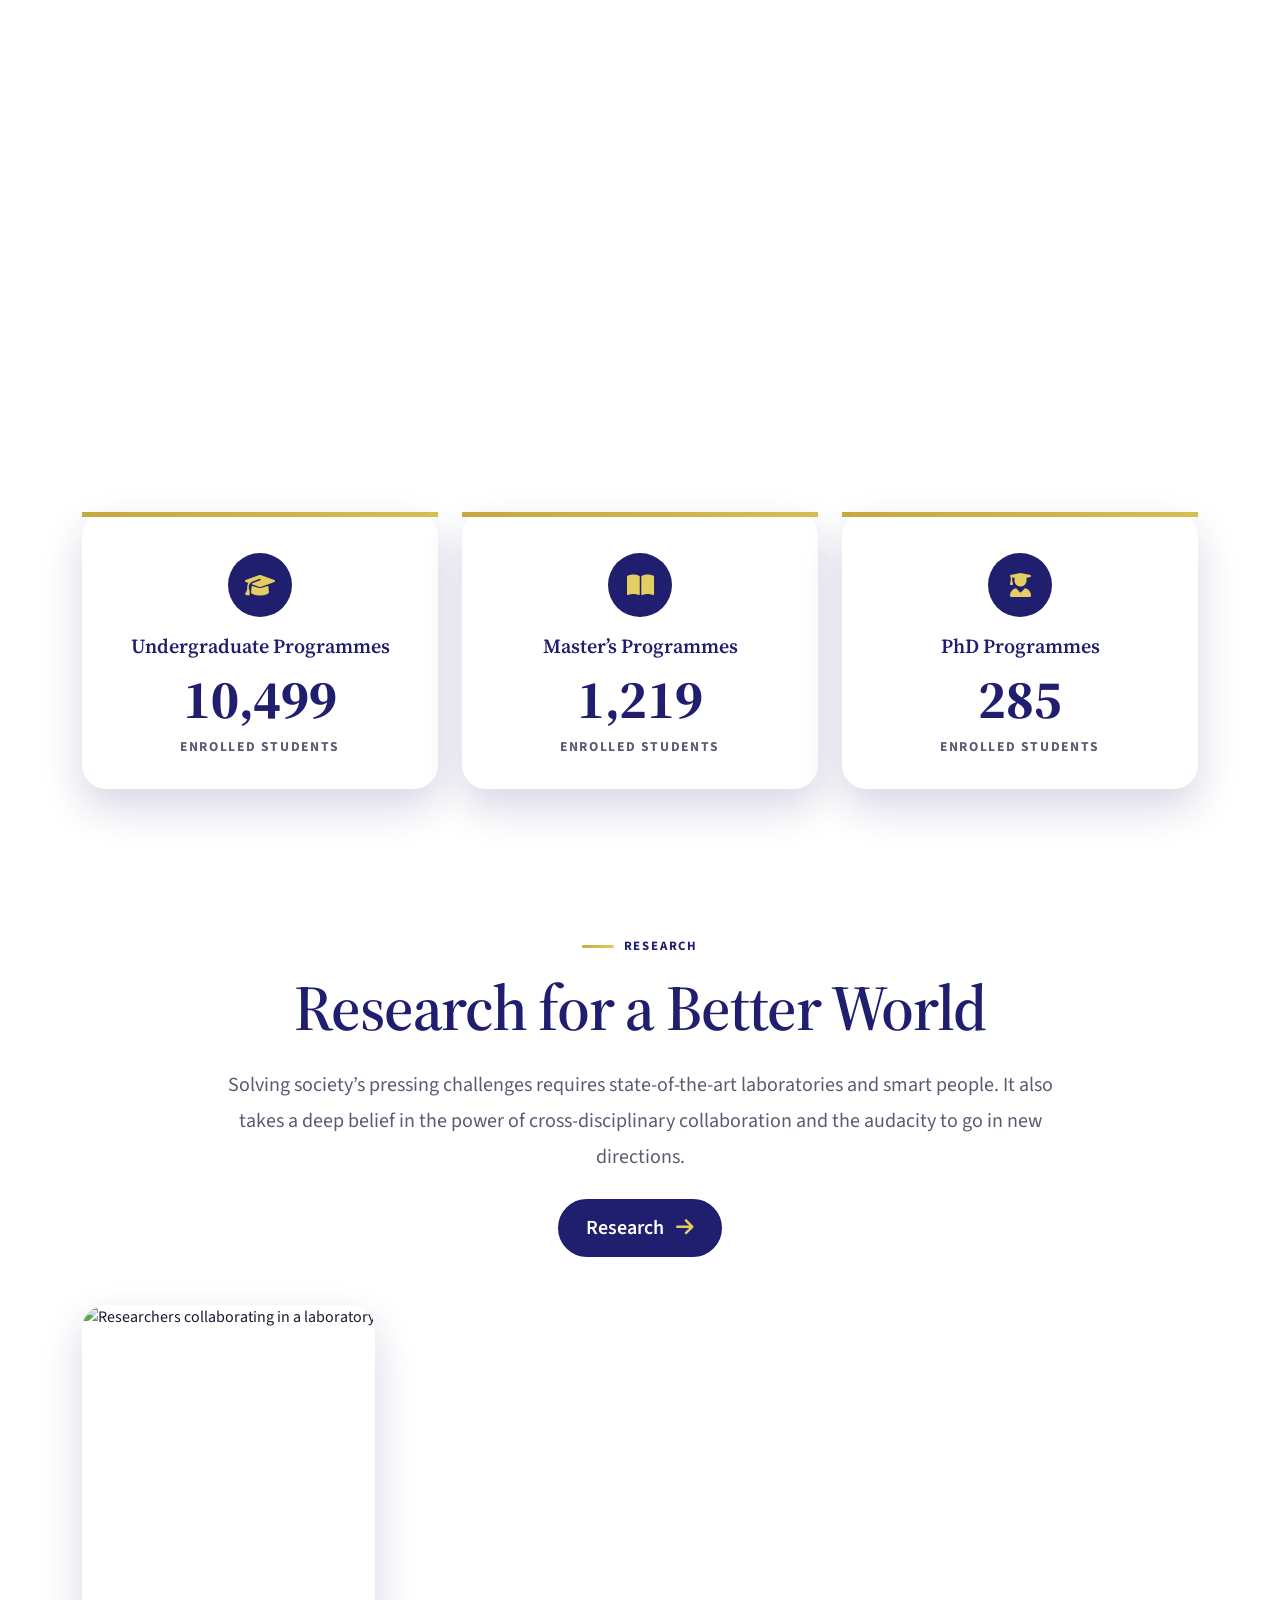
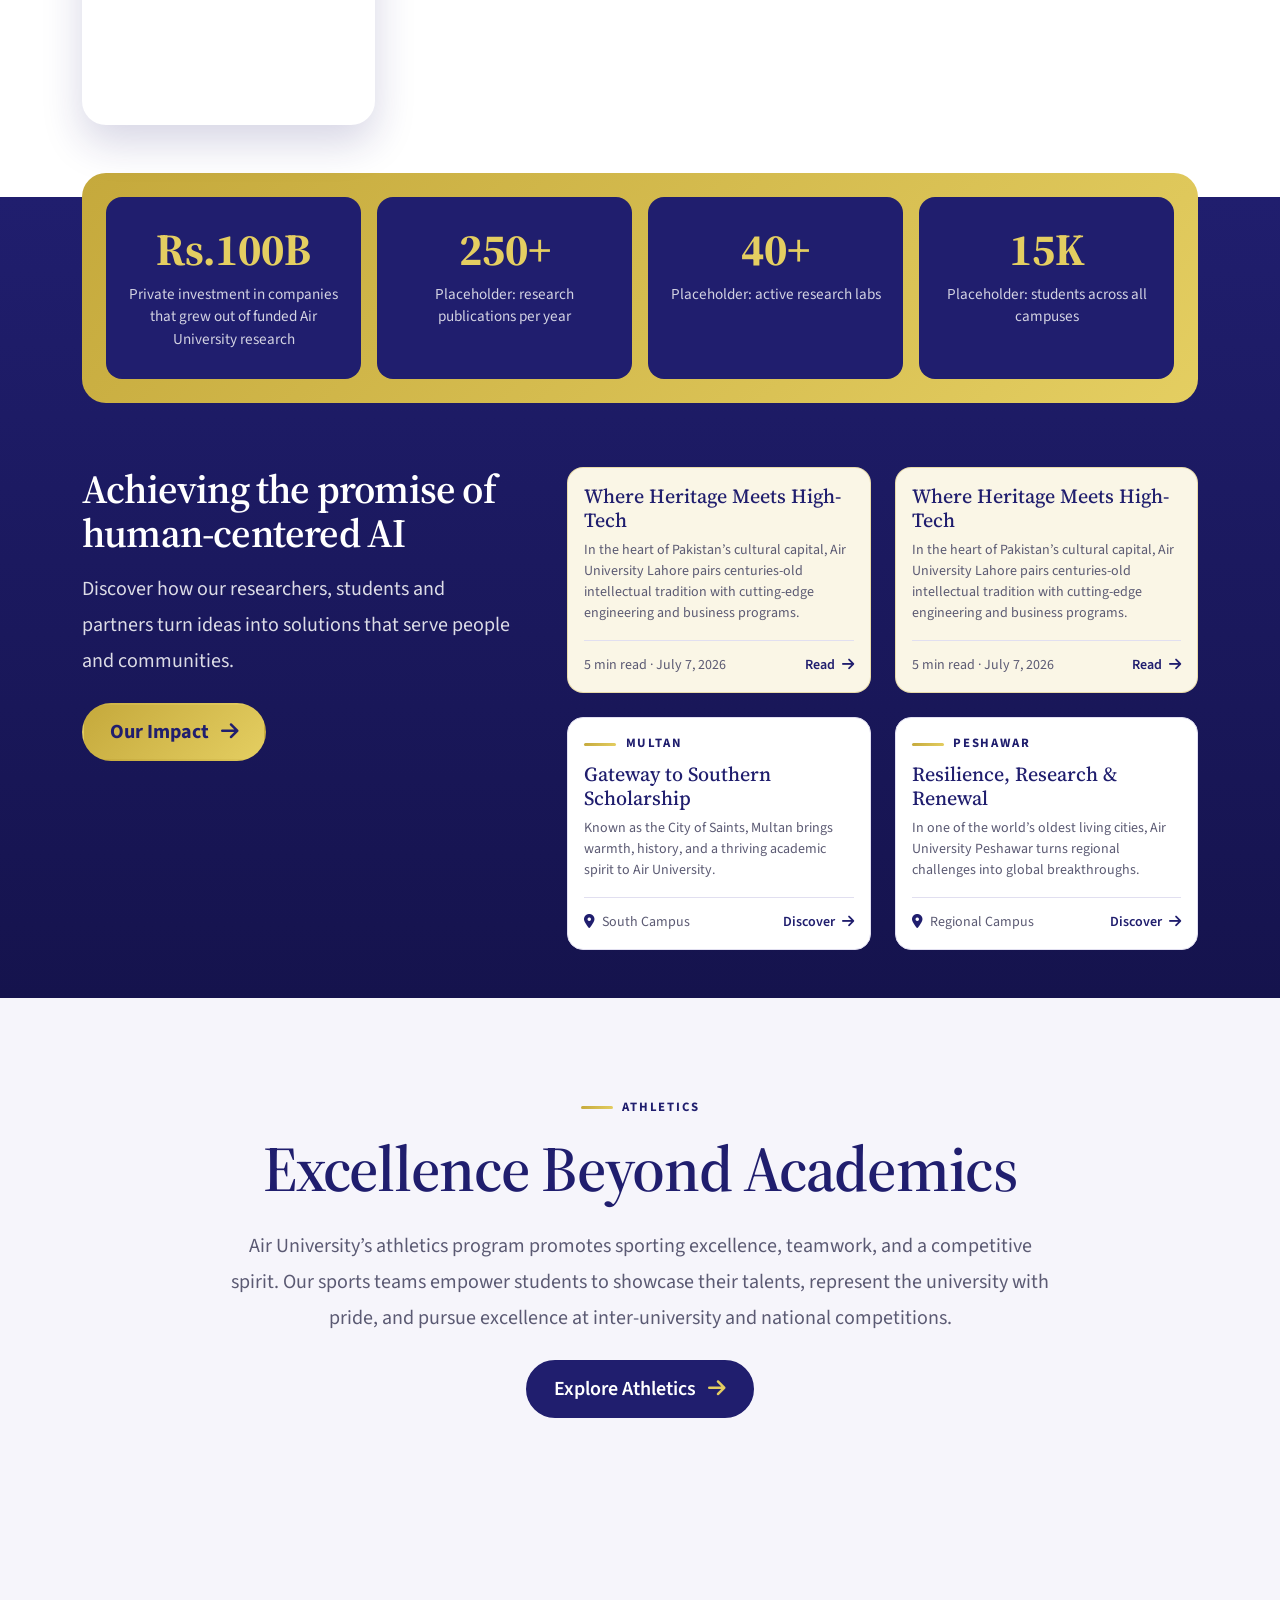
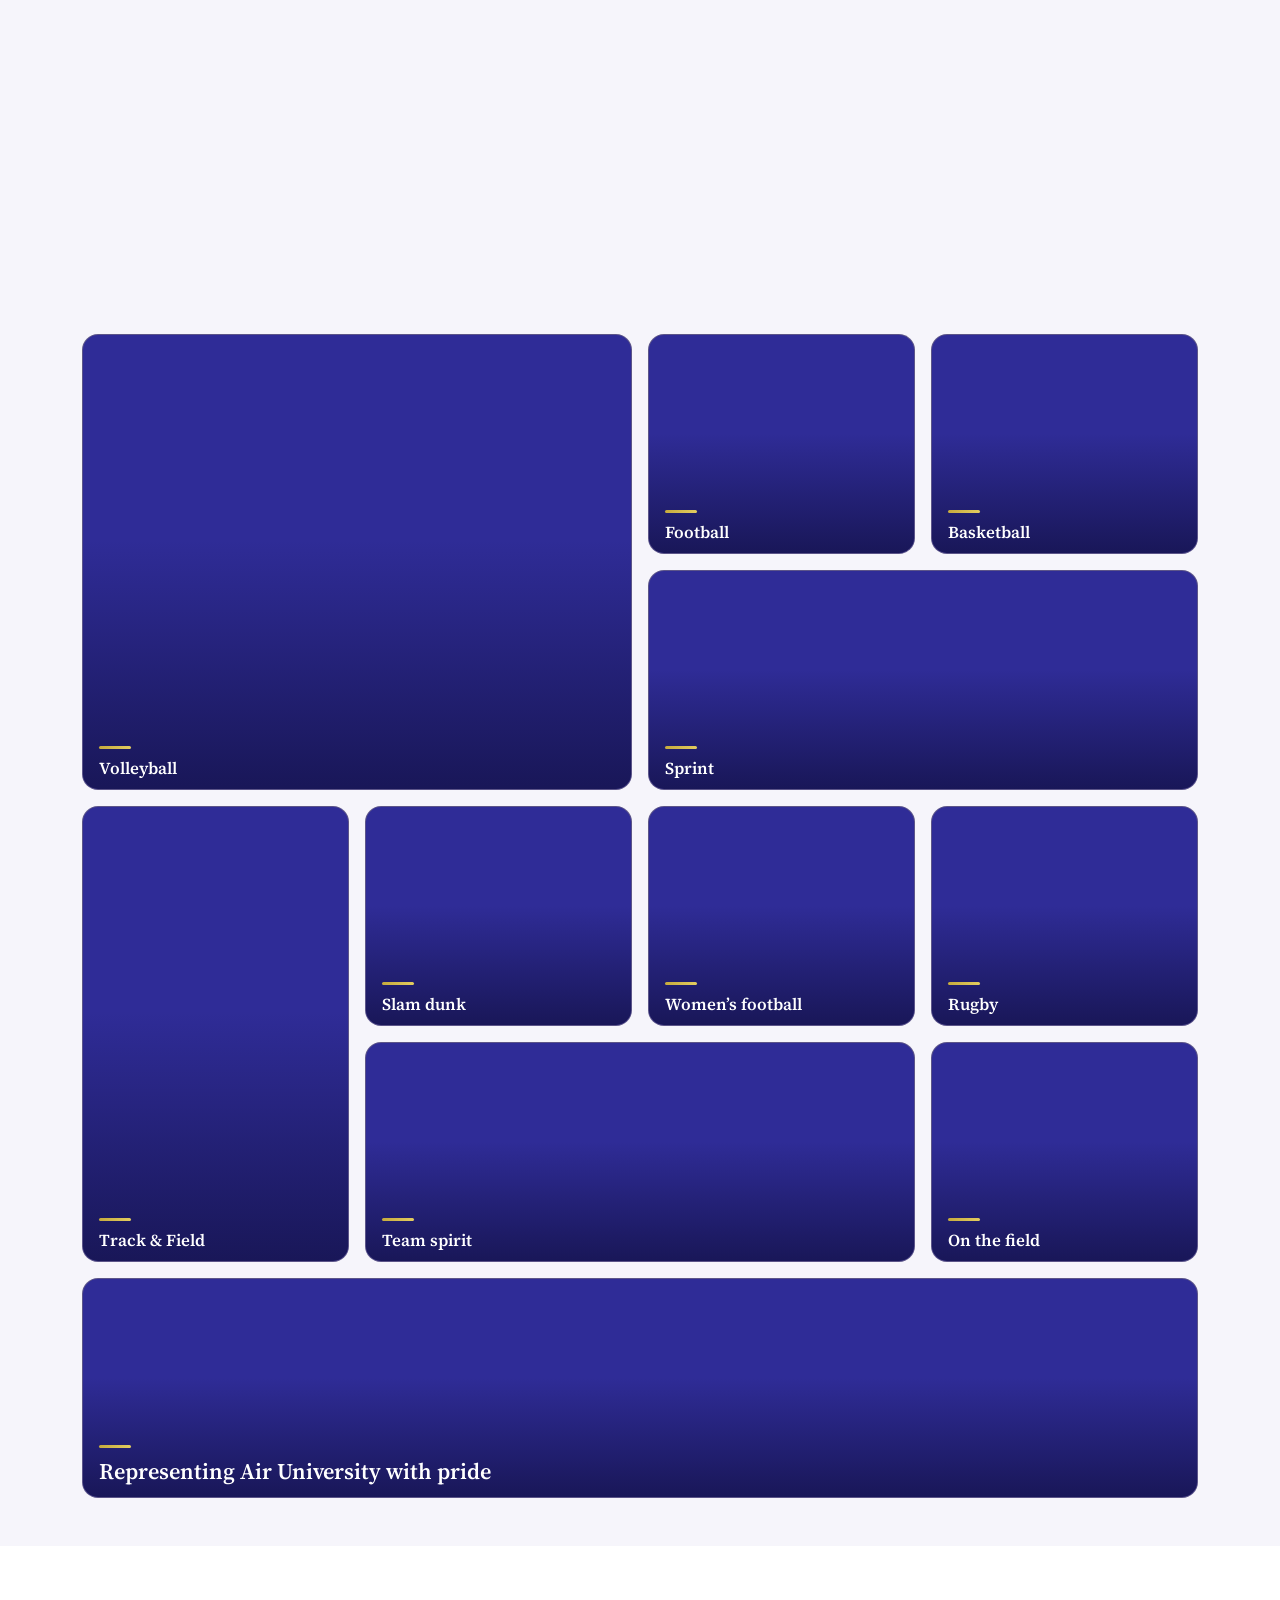
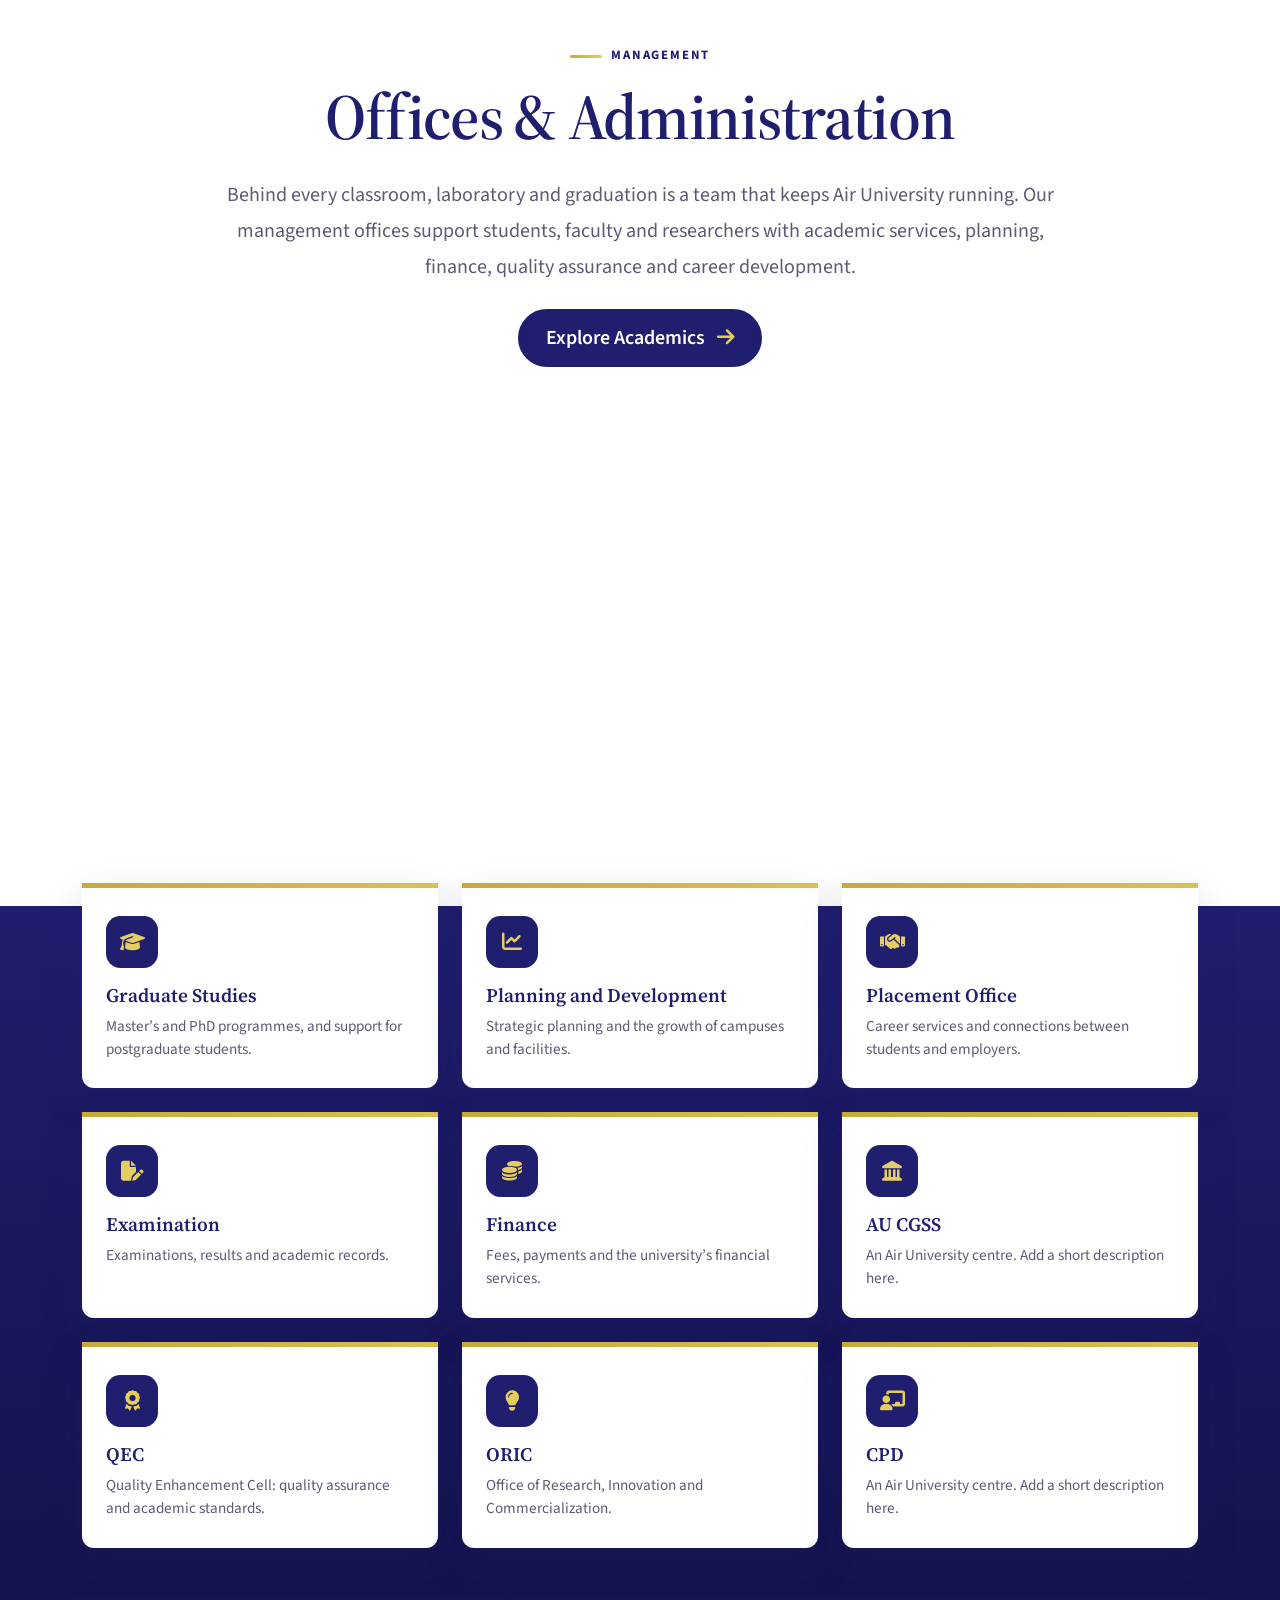
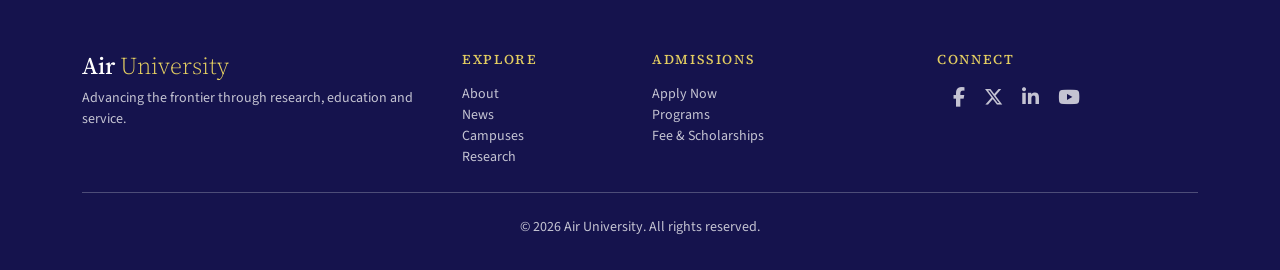
==== commit 9364a80b: "remove logo shadow" ====
--- a/index.html
+++ b/index.html
@@ -31,7 +31,7 @@
     <header class="navbar navbar-expand-lg navbar-dark navbar-au  py-3">
         <div class="container">
             <a href="#top" class="navbar-brand" aria-label="Air University home">
-                <img src="images/logo.png" class="brand-logo shadow" alt="Air University" width="300" height="246">
+                <img src="images/logo-golden.png" class="brand-logo" alt="Air University" width="300" height="246">
             </a>
             <button class="navbar-toggler" type="button" data-bs-toggle="collapse" data-bs-target="#navbarNav"
                 aria-controls="navbarNav" aria-expanded="false" aria-label="Toggle navigation">
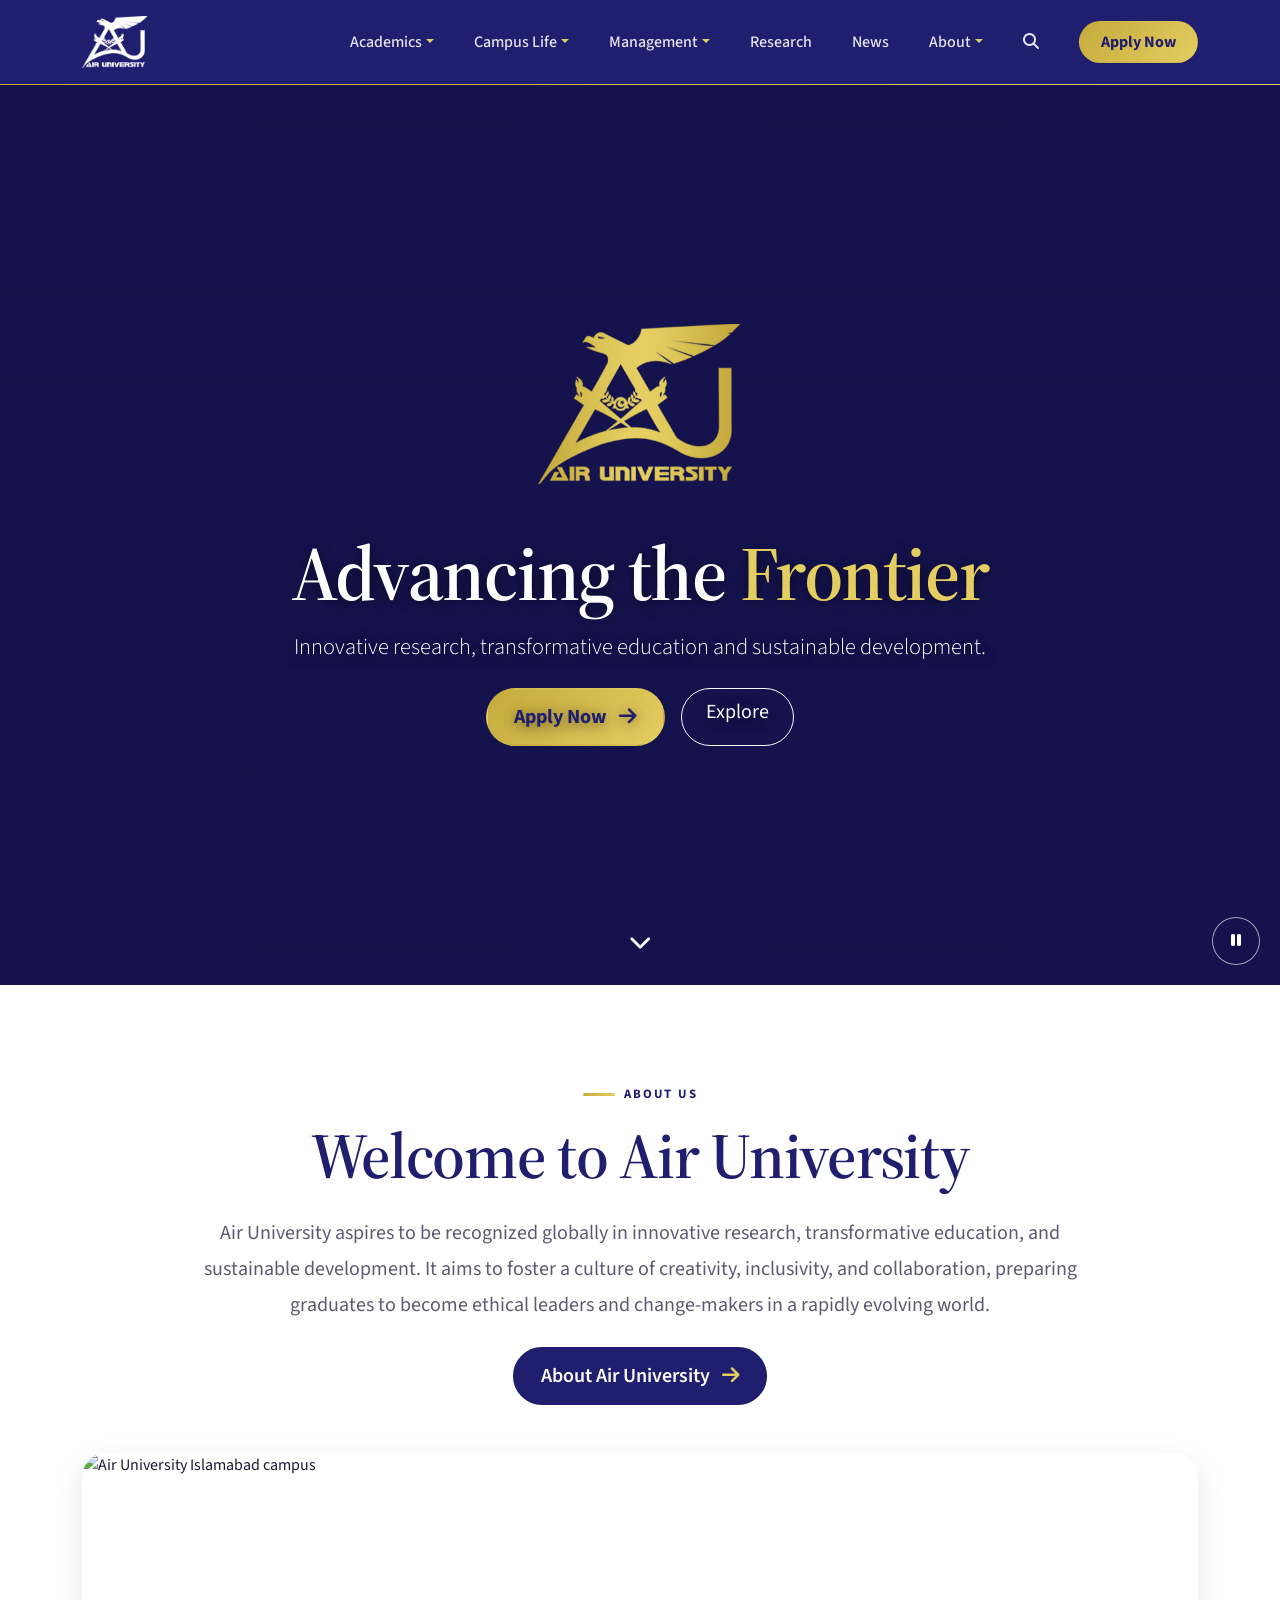
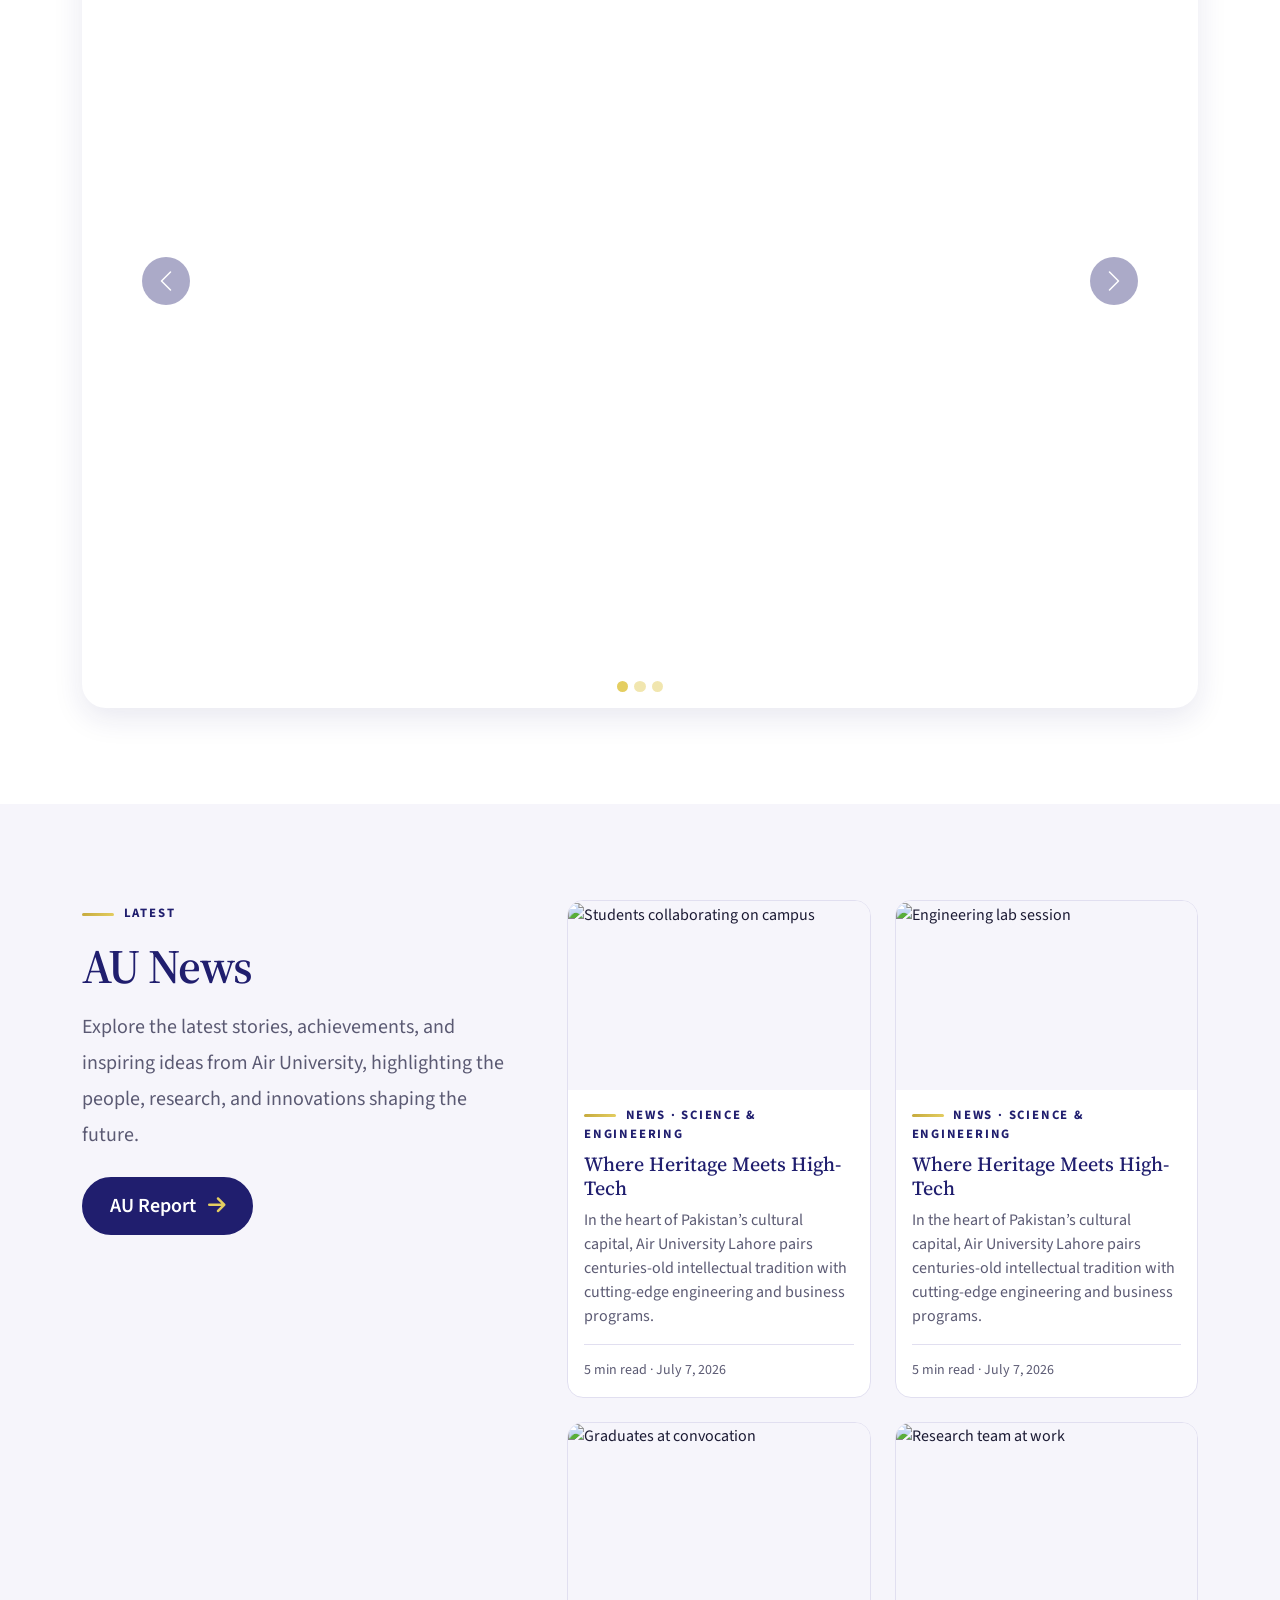
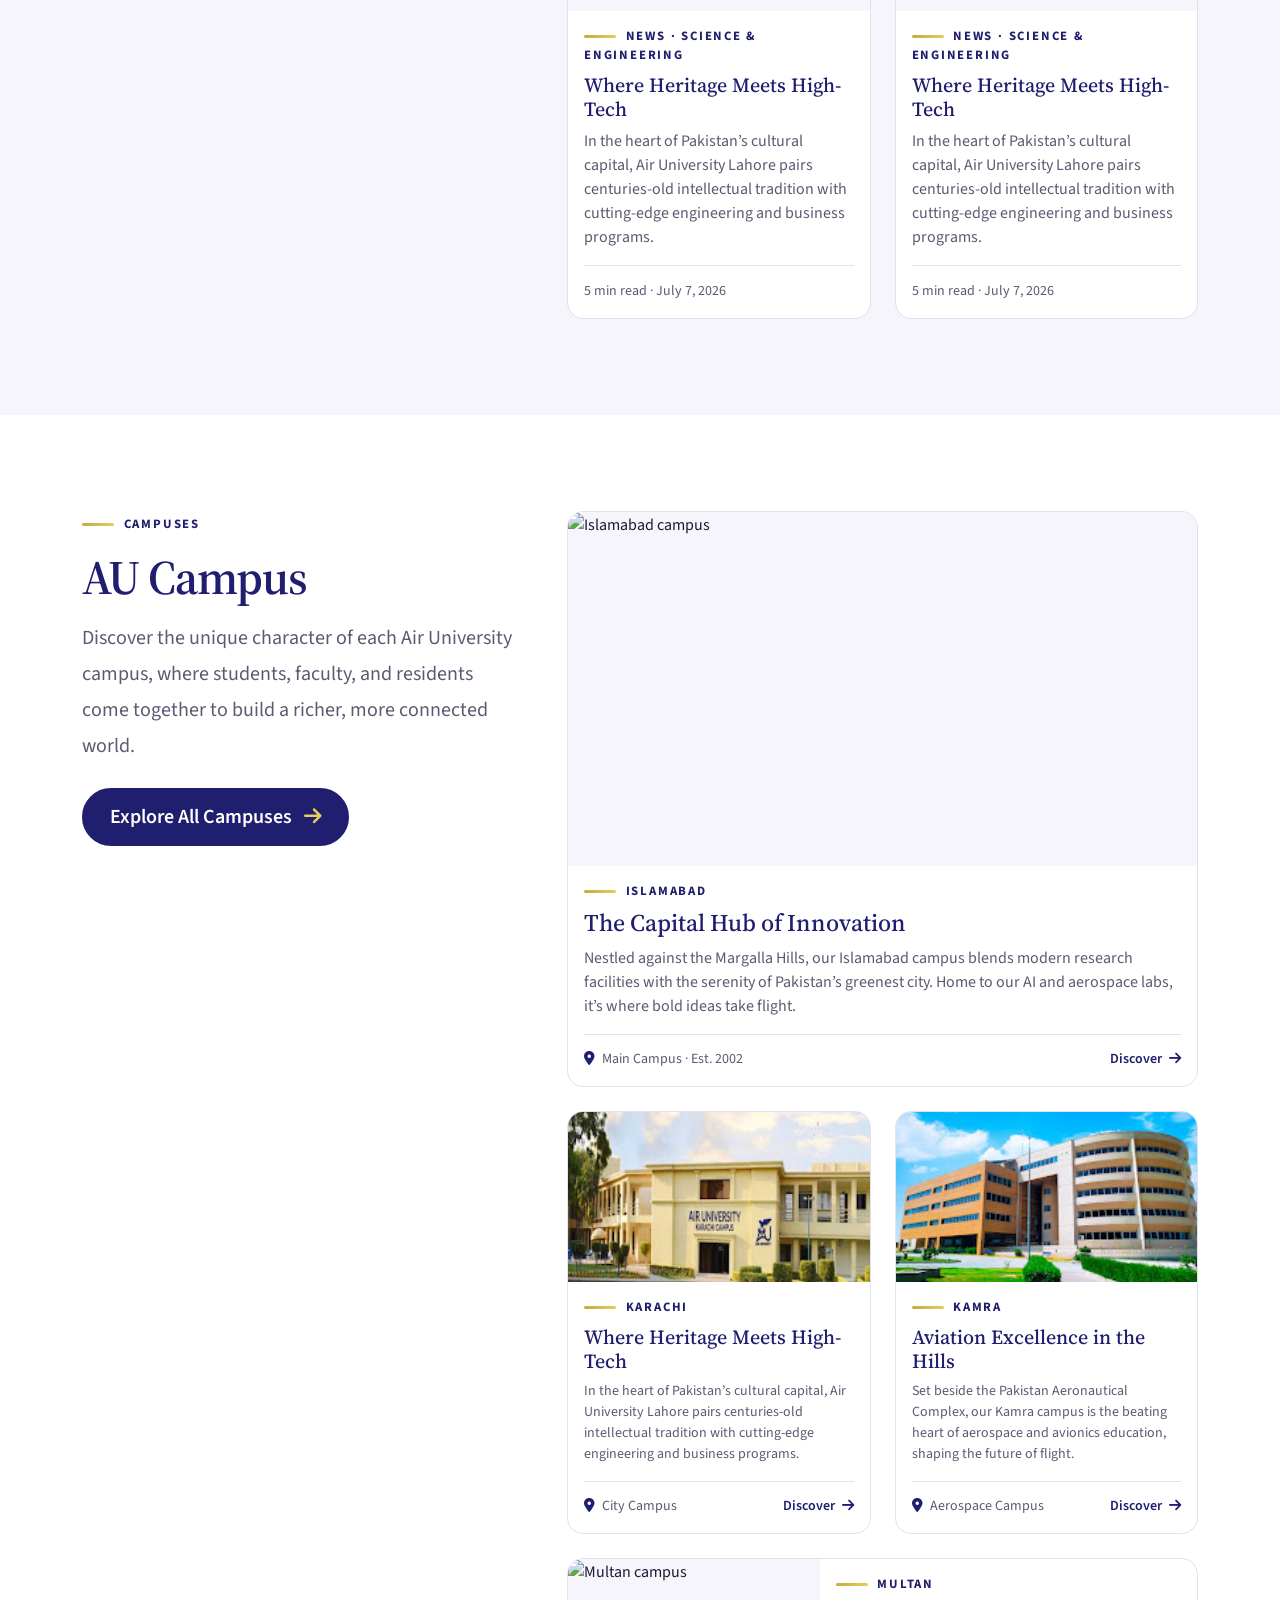
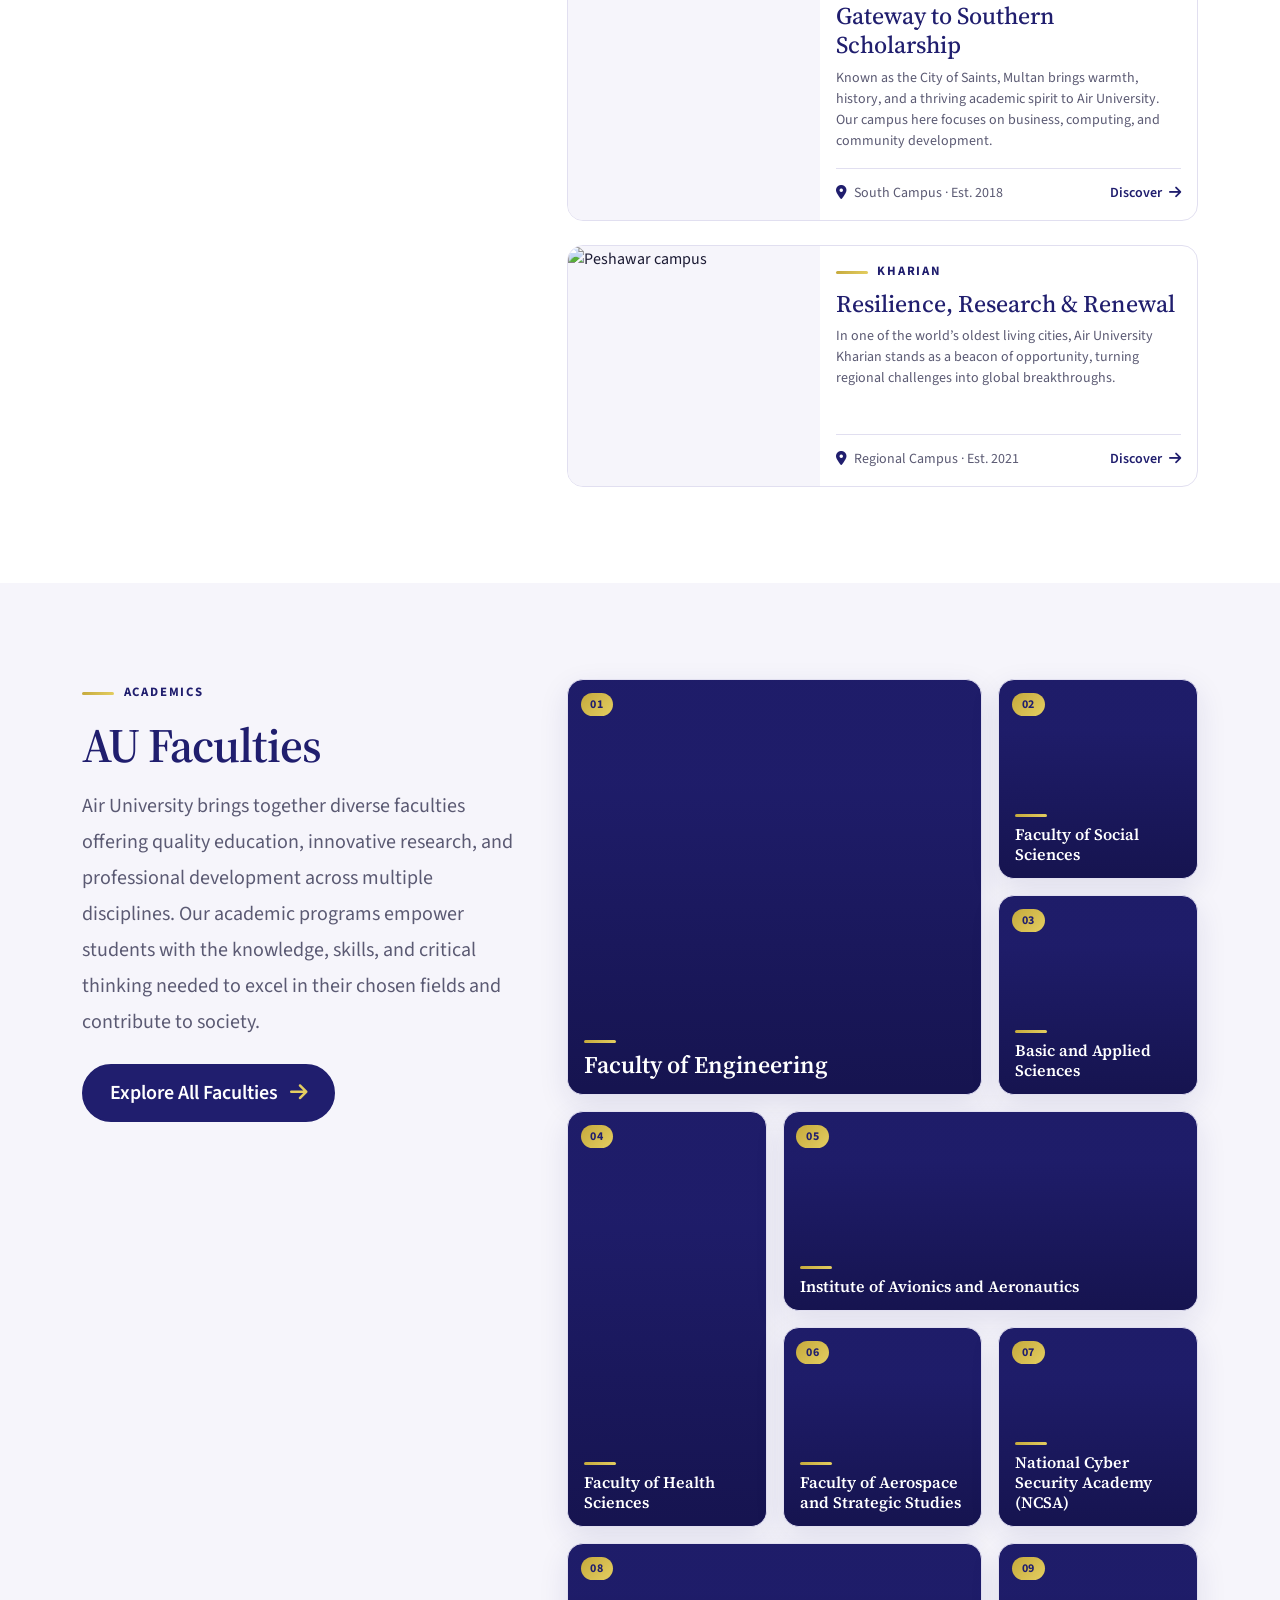
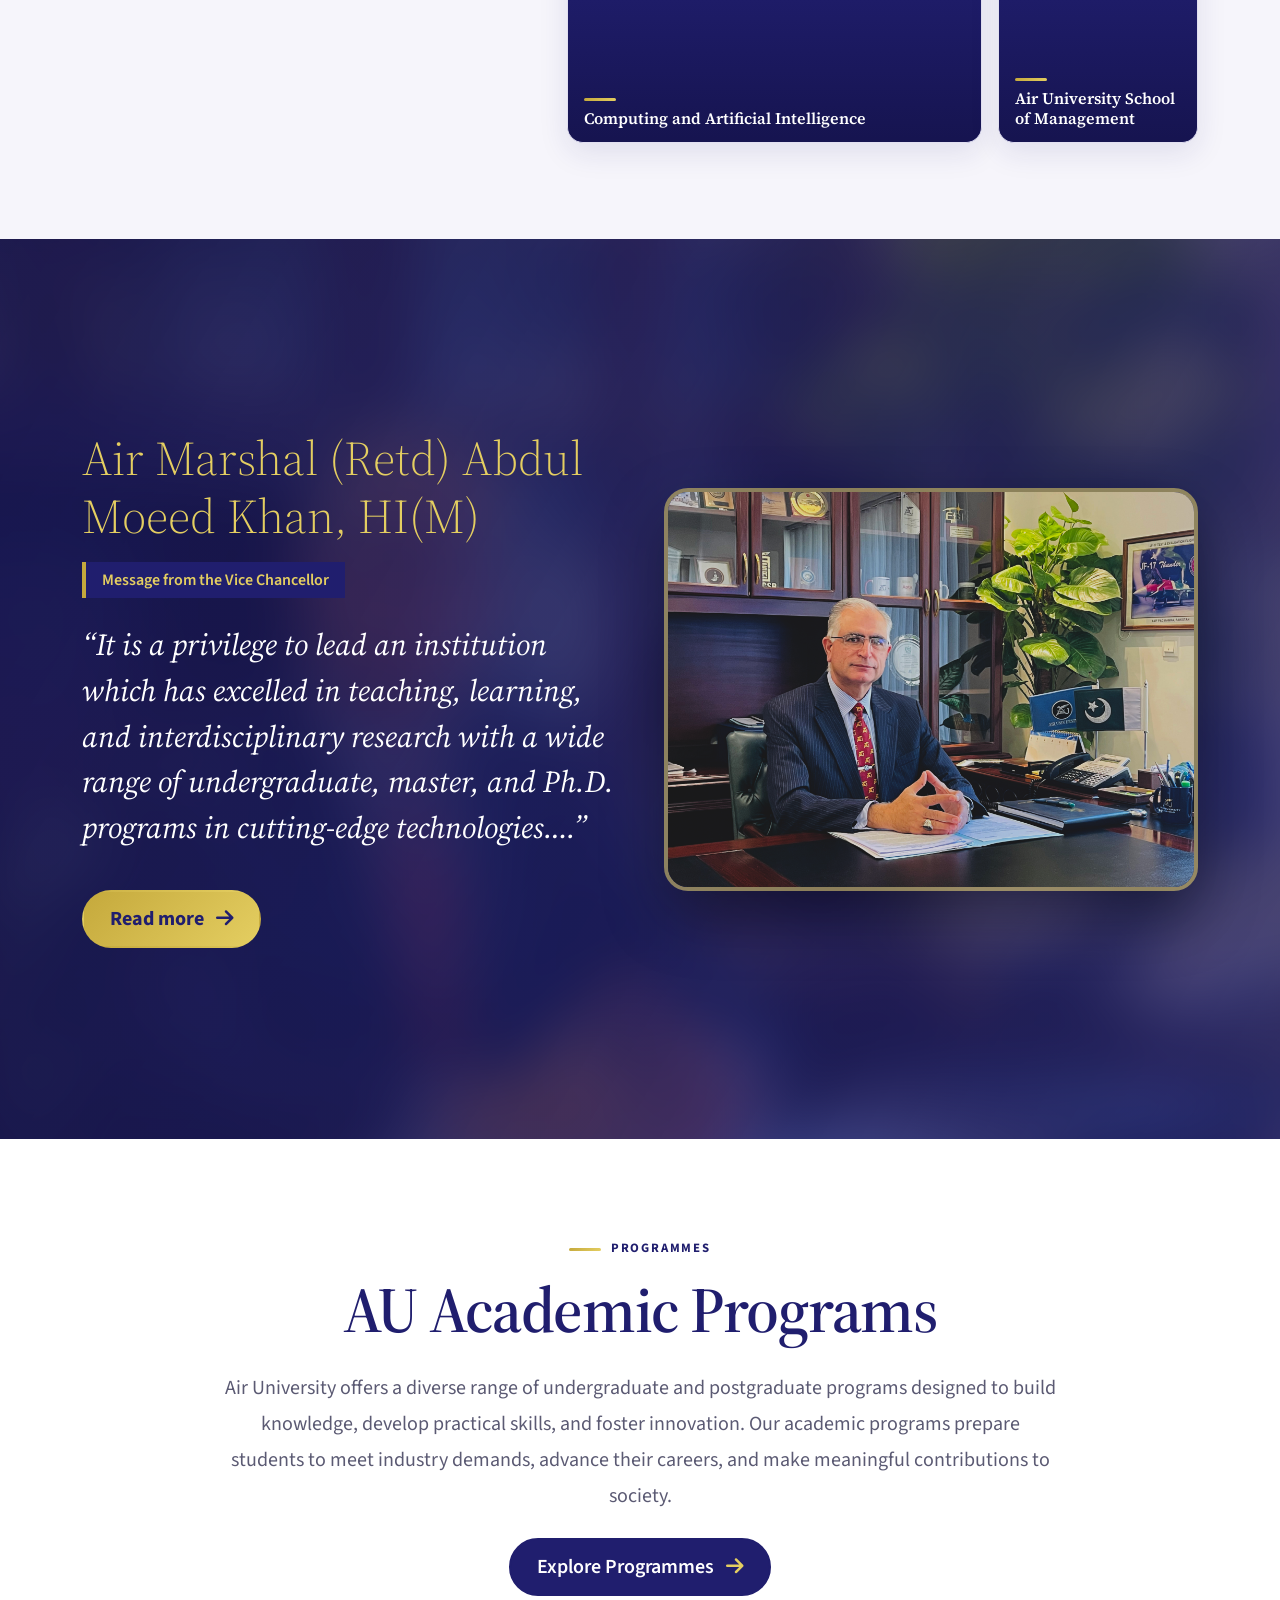
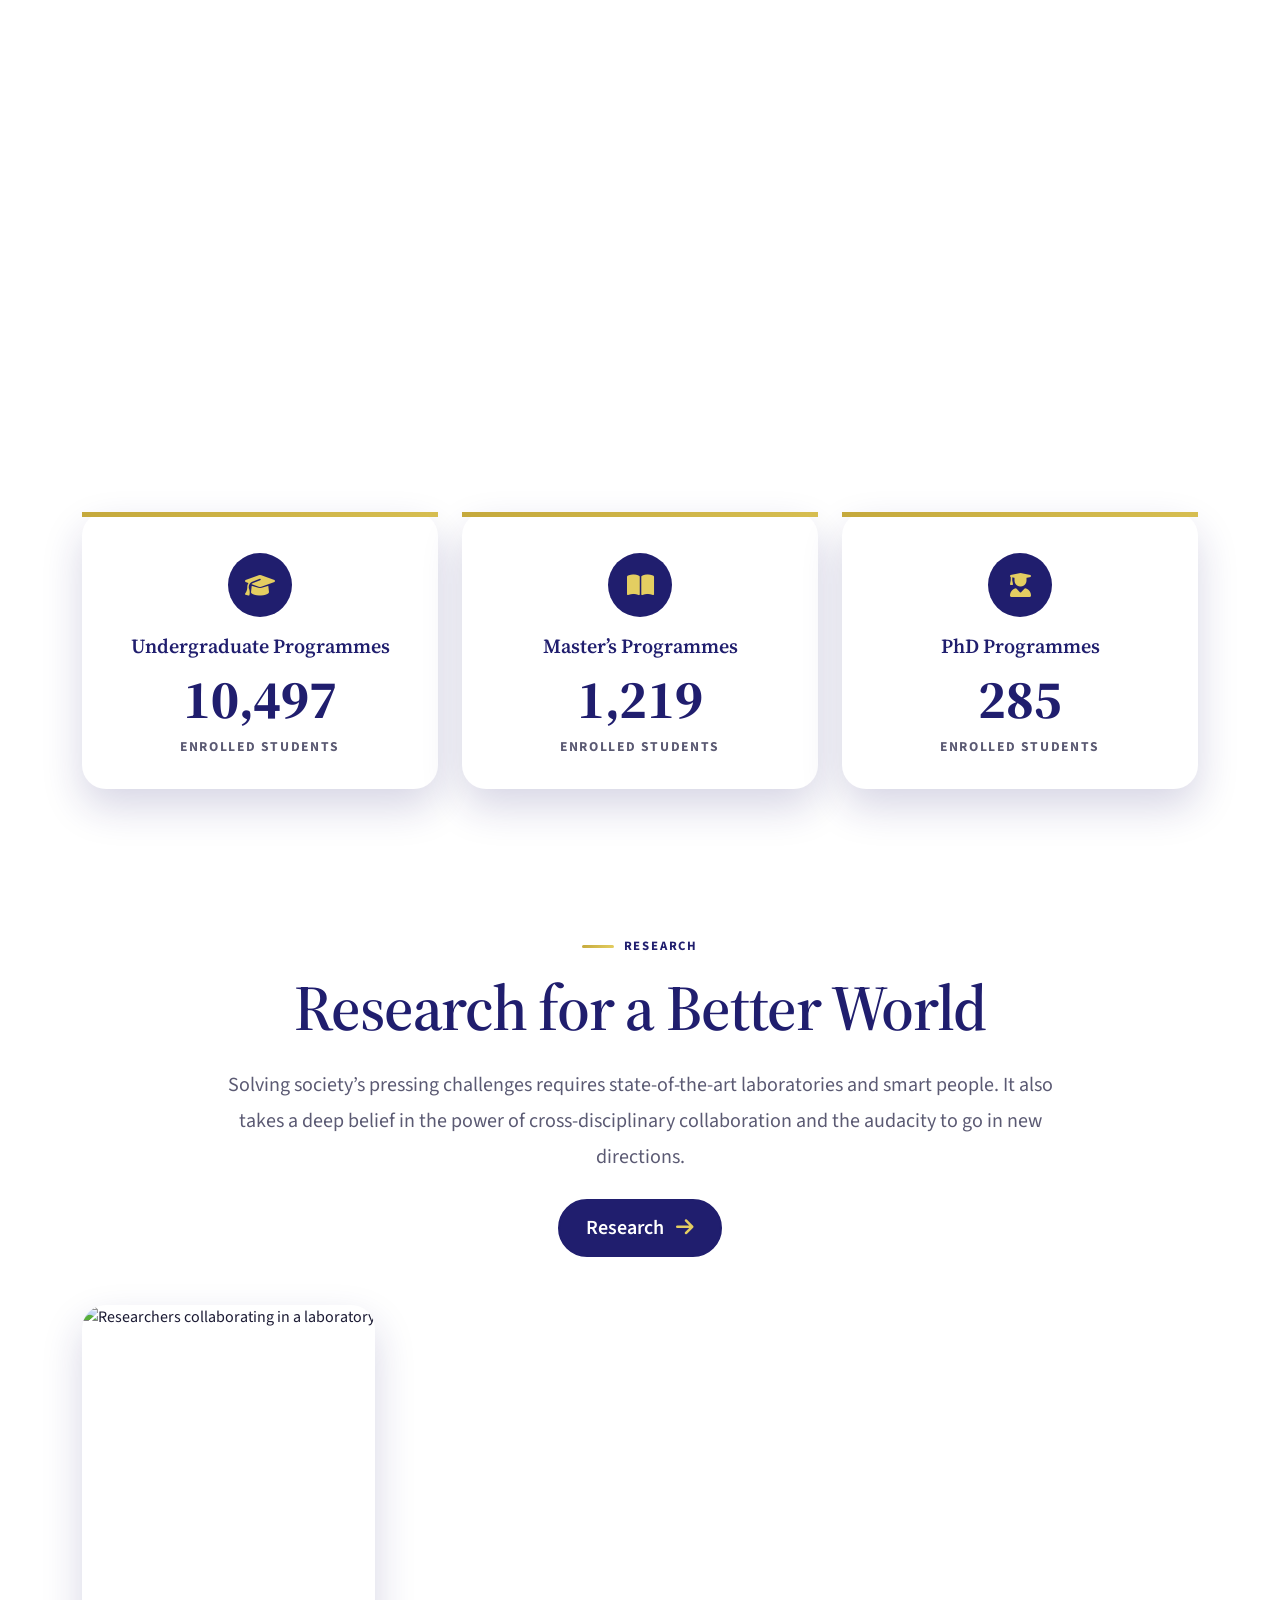
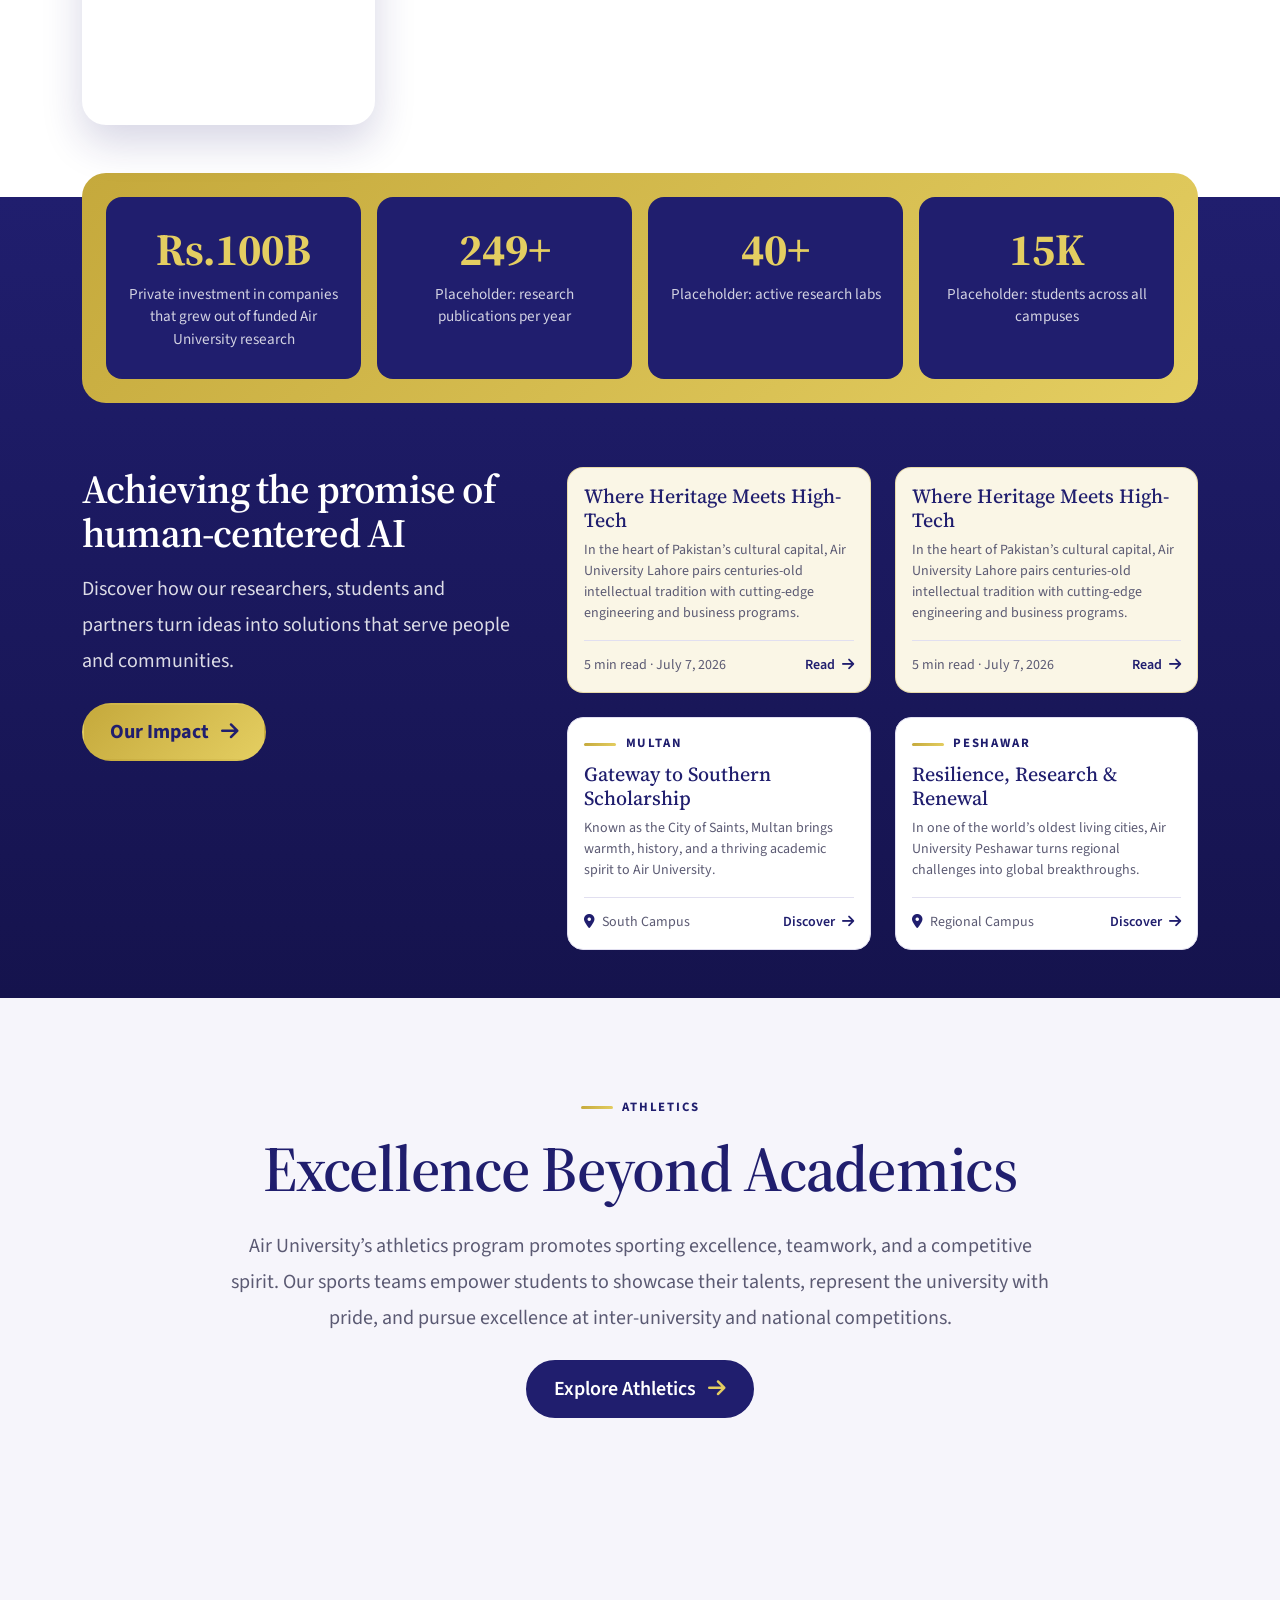
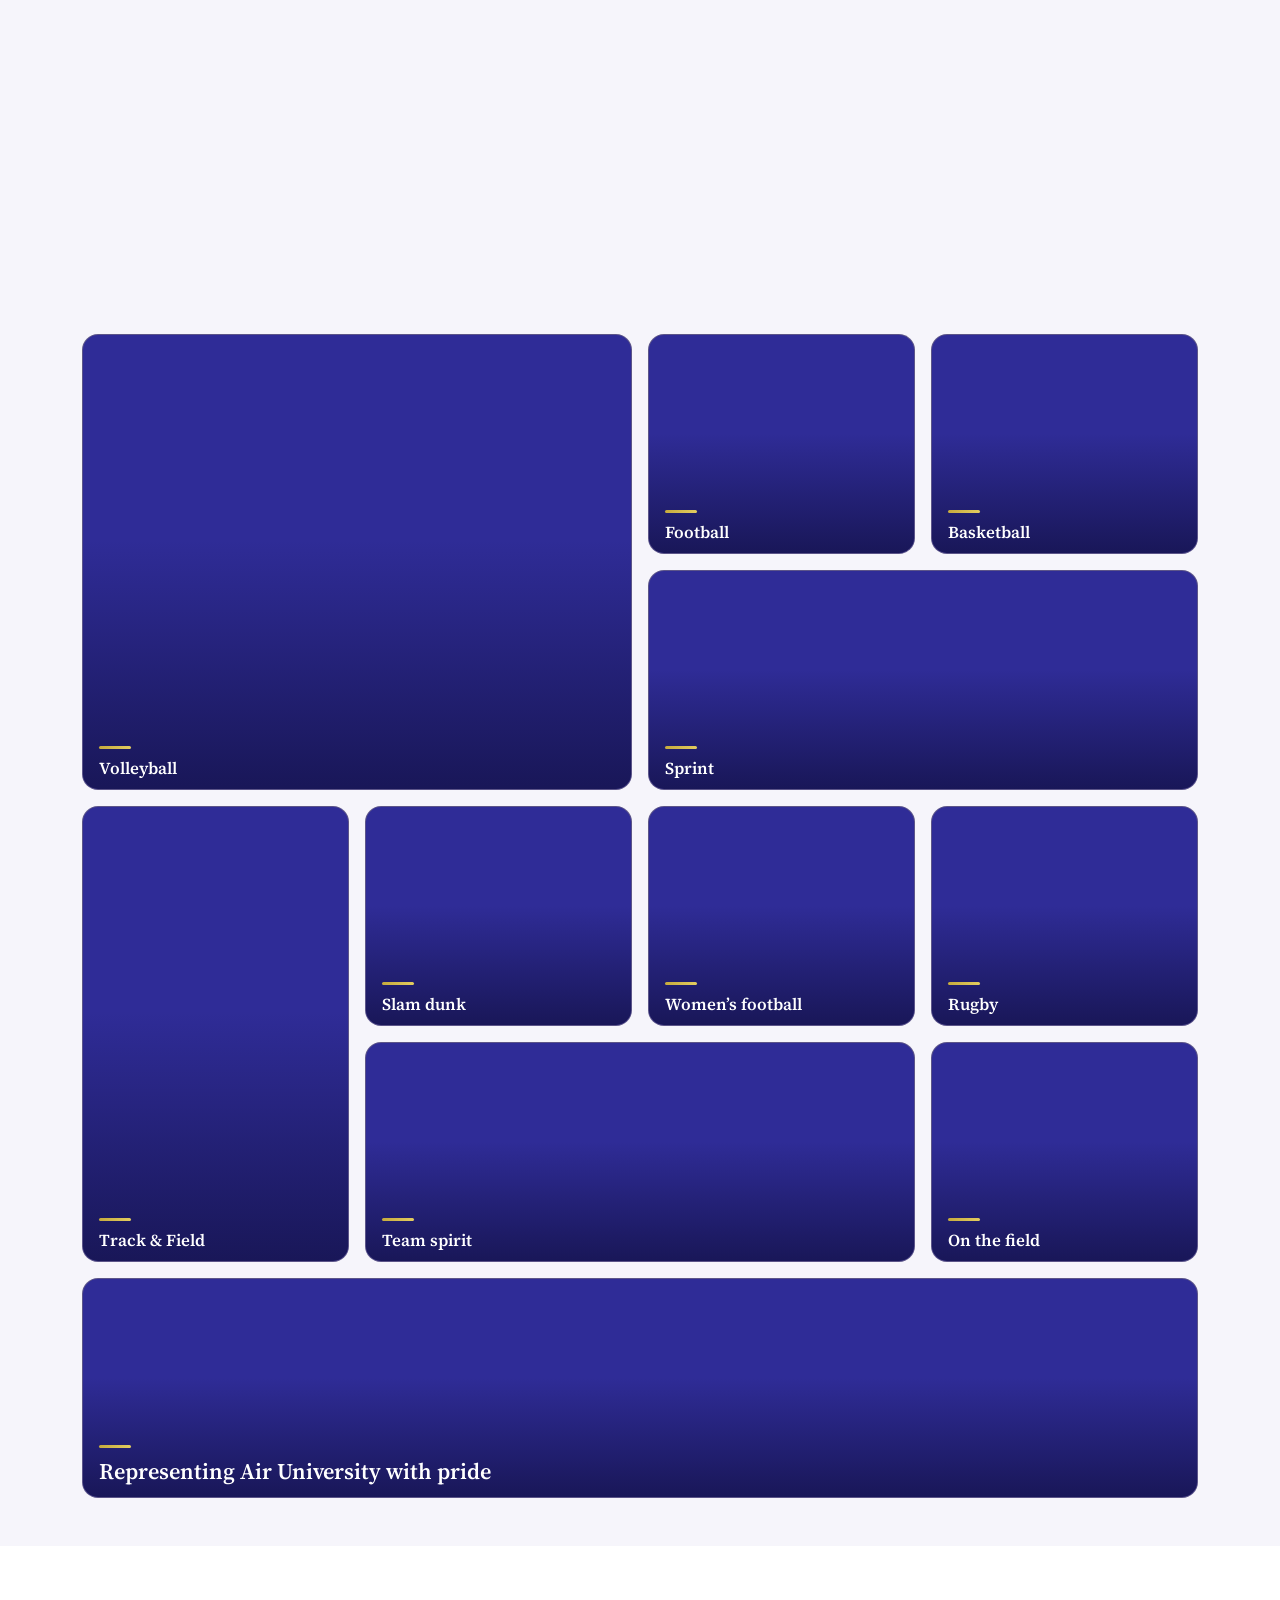
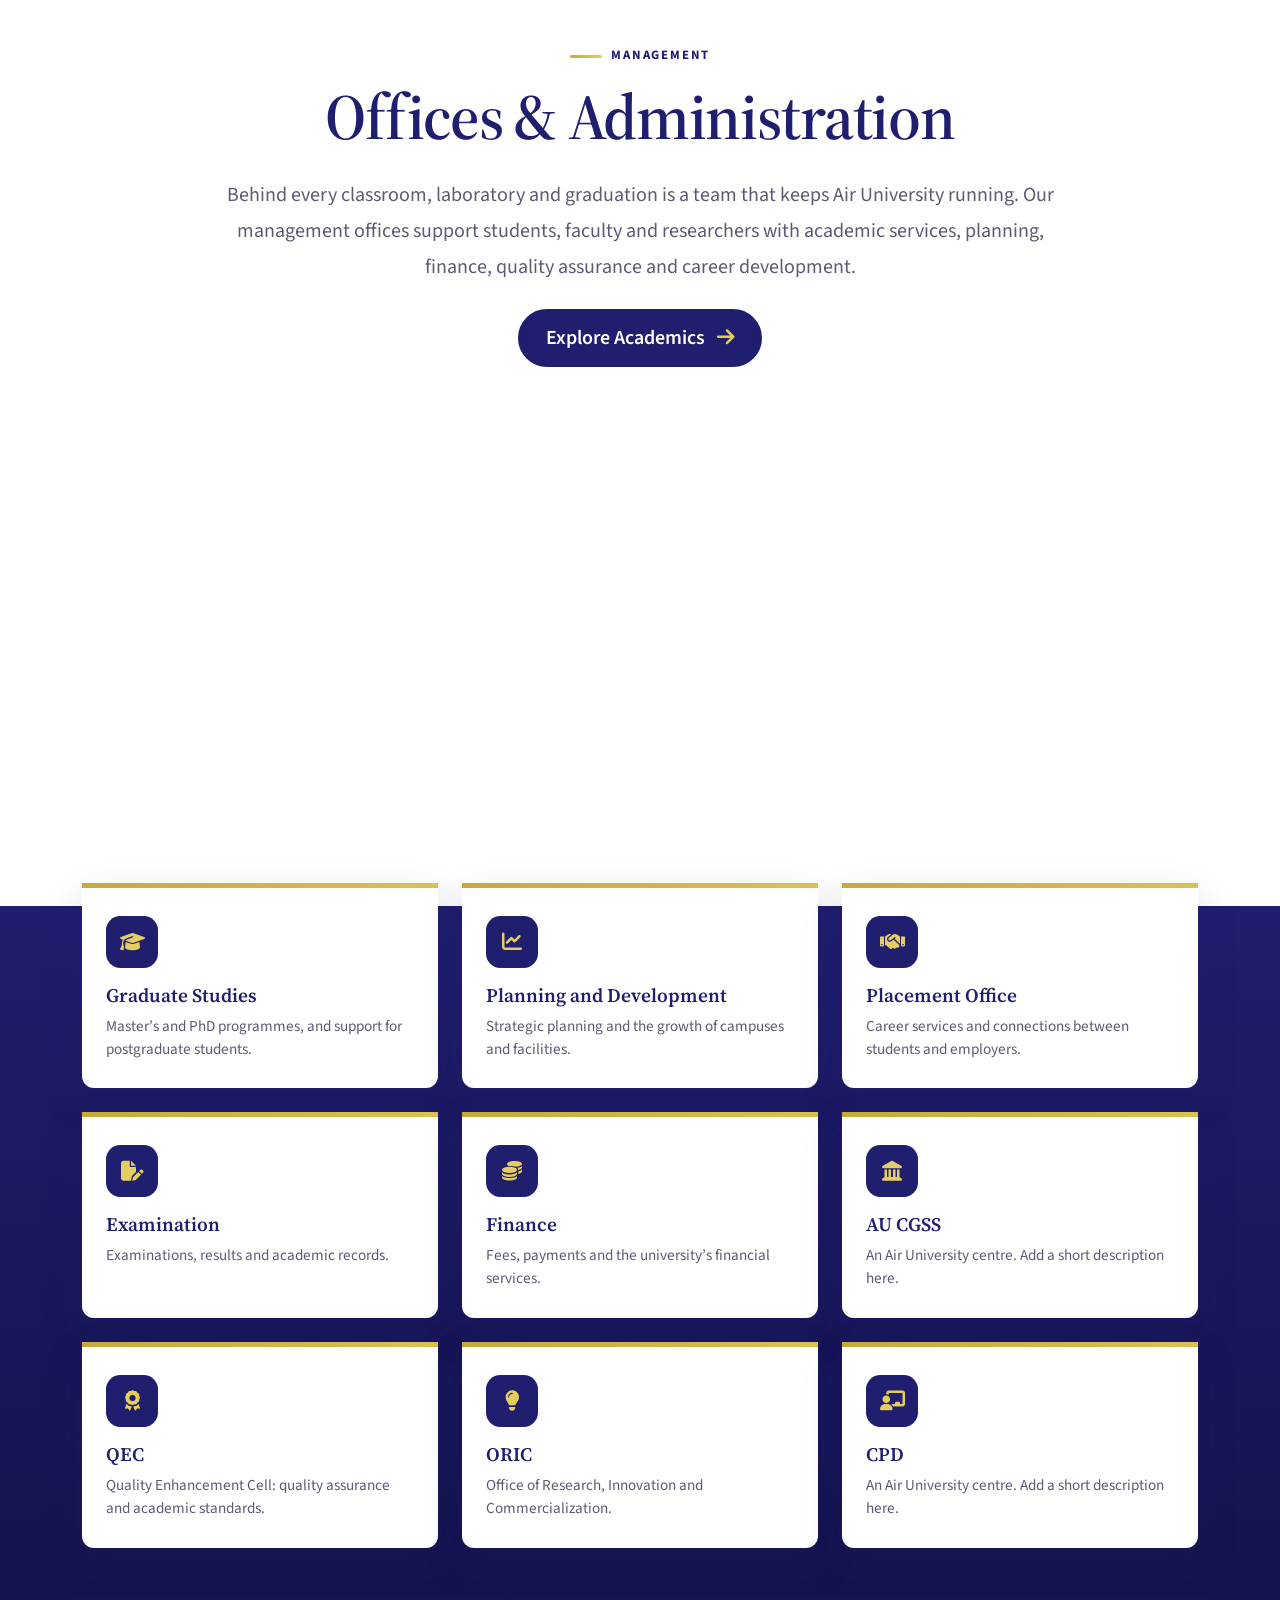
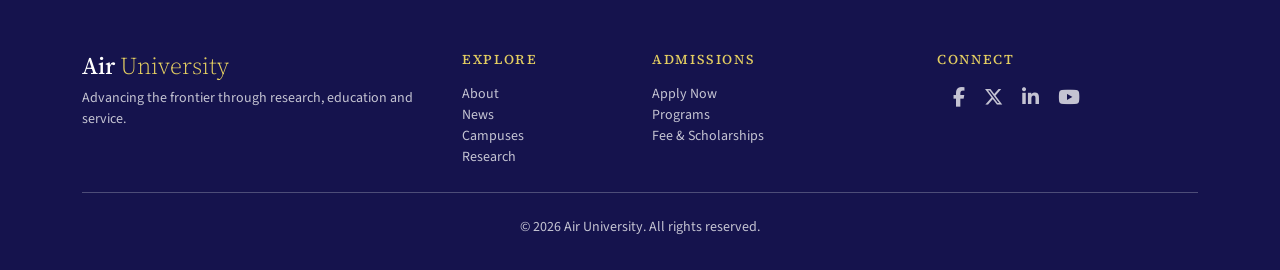
==== commit 05df7604: "add new page cs and other files" ====
--- a/index.html
+++ b/index.html
@@ -65,7 +65,7 @@
                                             <a class="mega-link" target="_blank" rel="noopener" href="https://webdata.au.edu.pk/Pages/Faculties/IAA/iaa.aspx"><span class="mega-ico"><i class="fas fa-plane"></i></span><span class="mega-txt">Institute of Avionics and Aeronautics</span></a>
                                             <a class="mega-link" target="_blank" rel="noopener" href="https://webdata.au.edu.pk/Pages/Faculties/DASSS/Departments/AerospaceSciences/dept_aerospace_about.aspx"><span class="mega-ico"><i class="fas fa-rocket"></i></span><span class="mega-txt">Aerospace and Strategic Studies</span></a>
                                             <a class="mega-link" target="_blank" rel="noopener" href="https://webdata.au.edu.pk/Pages/Faculties/NCSA/NCSA_DEAN_Message.aspx"><span class="mega-ico"><i class="fas fa-shield-halved"></i></span><span class="mega-txt">National Cyber Security Academy</span></a>
-                                            <a class="mega-link" target="_blank" rel="noopener" href="https://webdata.au.edu.pk/Pages/Faculties/FCAI/FCAI_dean_msg.aspx"><span class="mega-ico"><i class="fas fa-microchip"></i></span><span class="mega-txt">Computing and Artificial Intelligence</span></a>
+                                            <a class="mega-link" target="_blank" rel="noopener" href="cs.html"><span class="mega-ico"><i class="fas fa-microchip"></i></span><span class="mega-txt">Computing and Artificial Intelligence</span></a>
                                             <a class="mega-link" target="_blank" rel="noopener" href="https://webdata.au.edu.pk/Pages/Faculties/AUSOM/Department/AUSOM/ausom_about.aspx"><span class="mega-ico"><i class="fas fa-briefcase"></i></span><span class="mega-txt">Air University School of Management</span></a>
                                         </div>
                                     </div>
